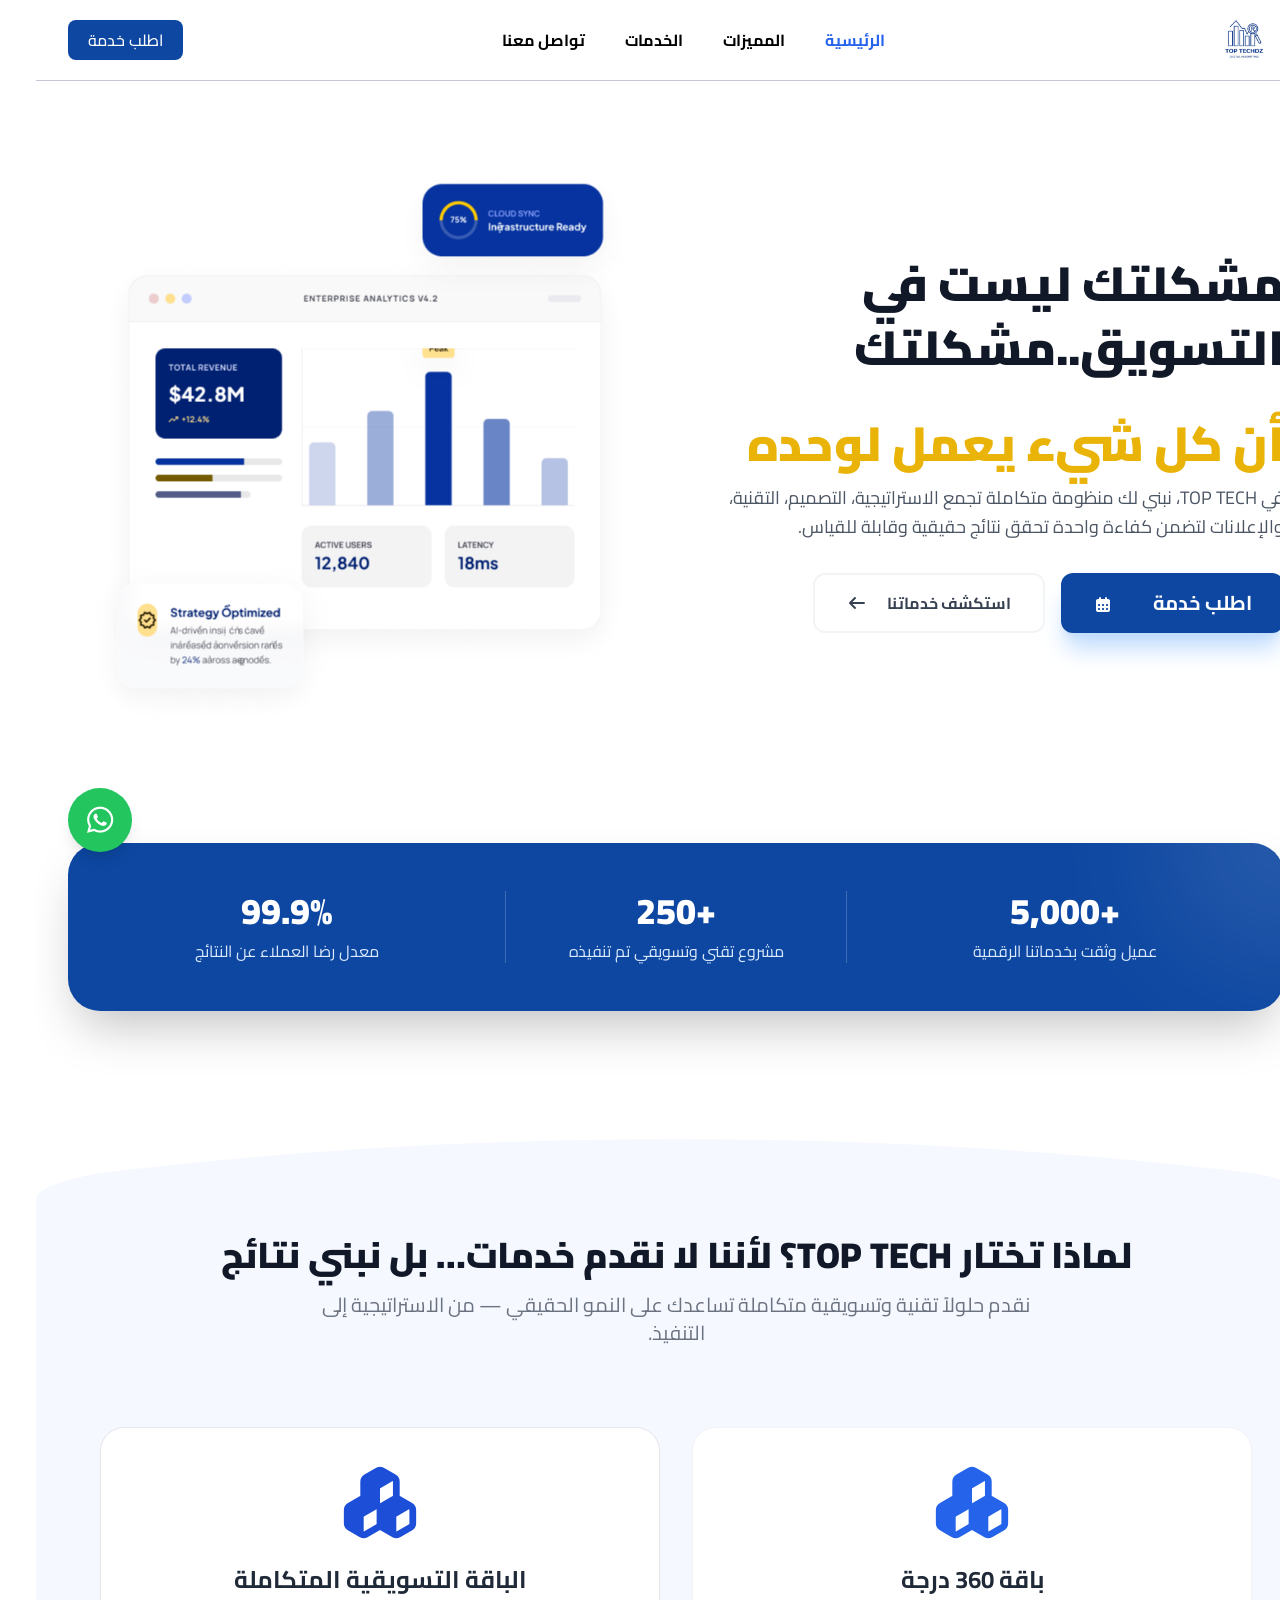
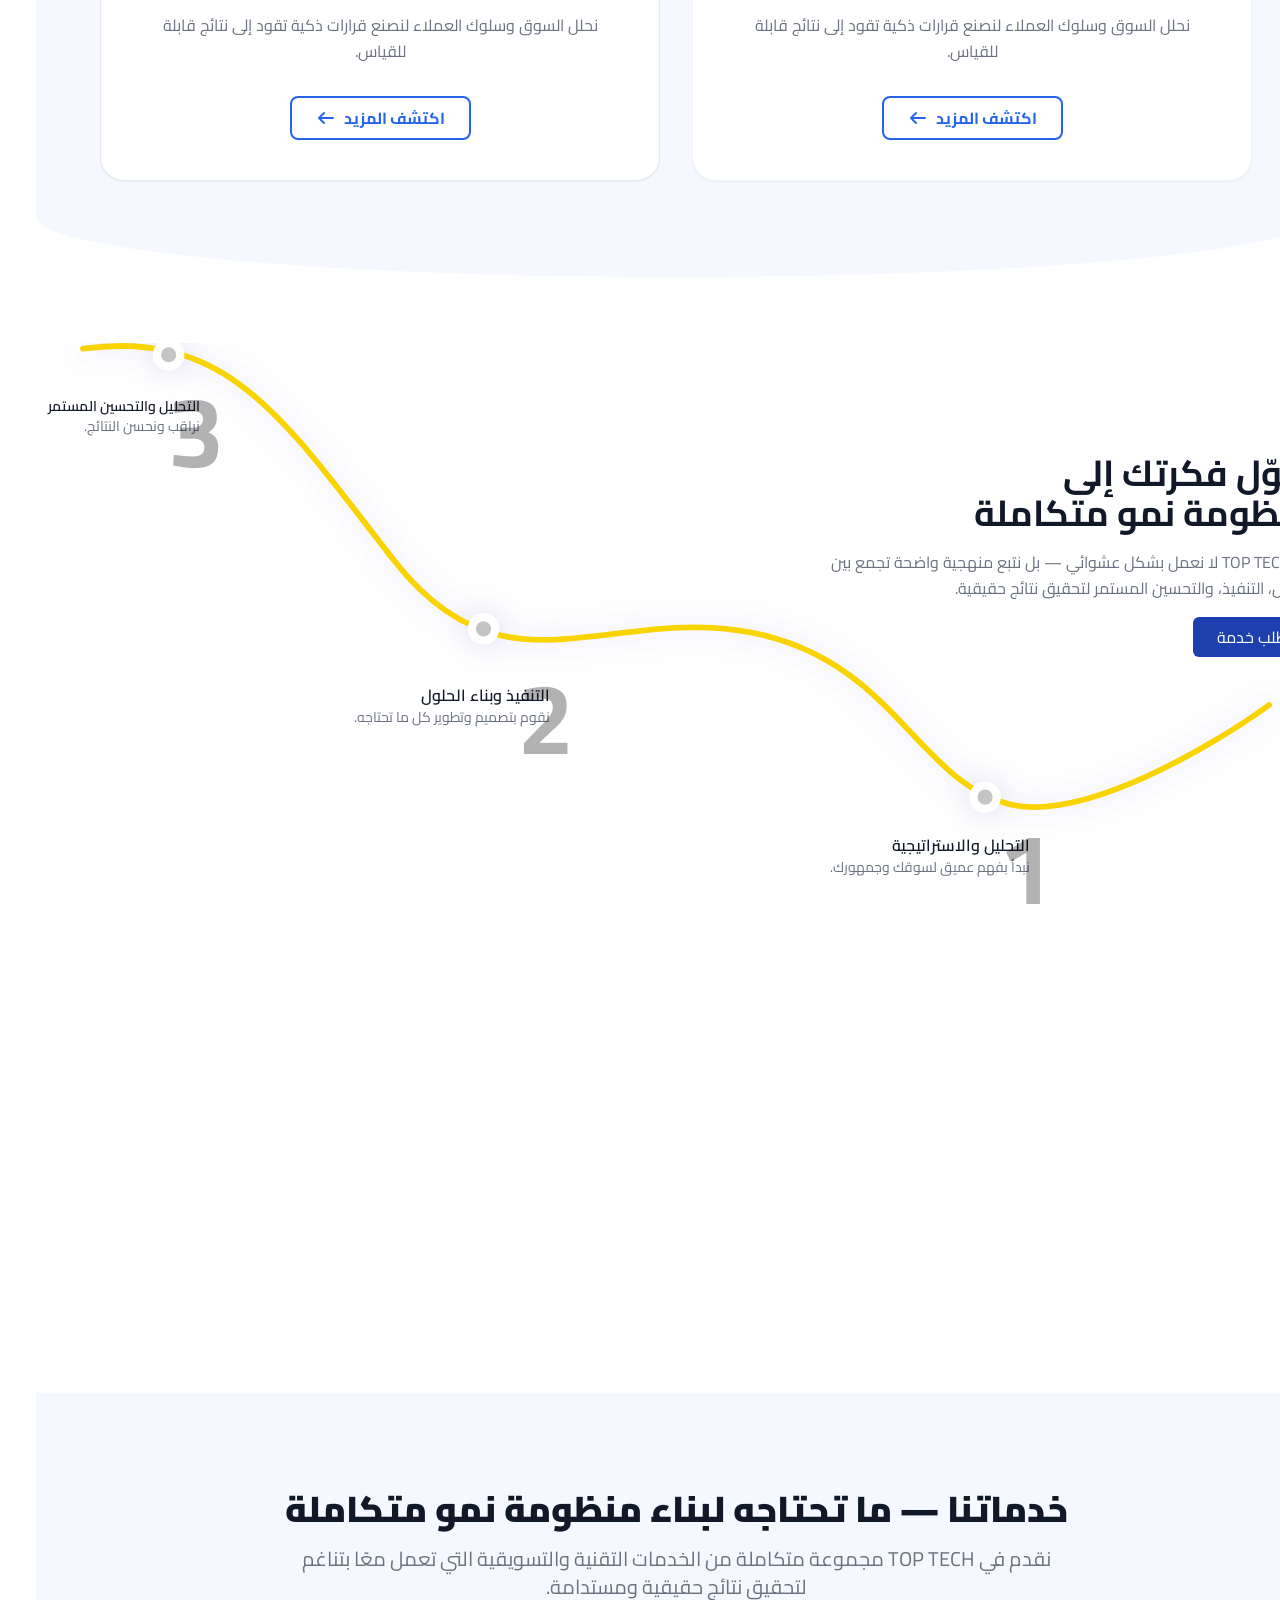
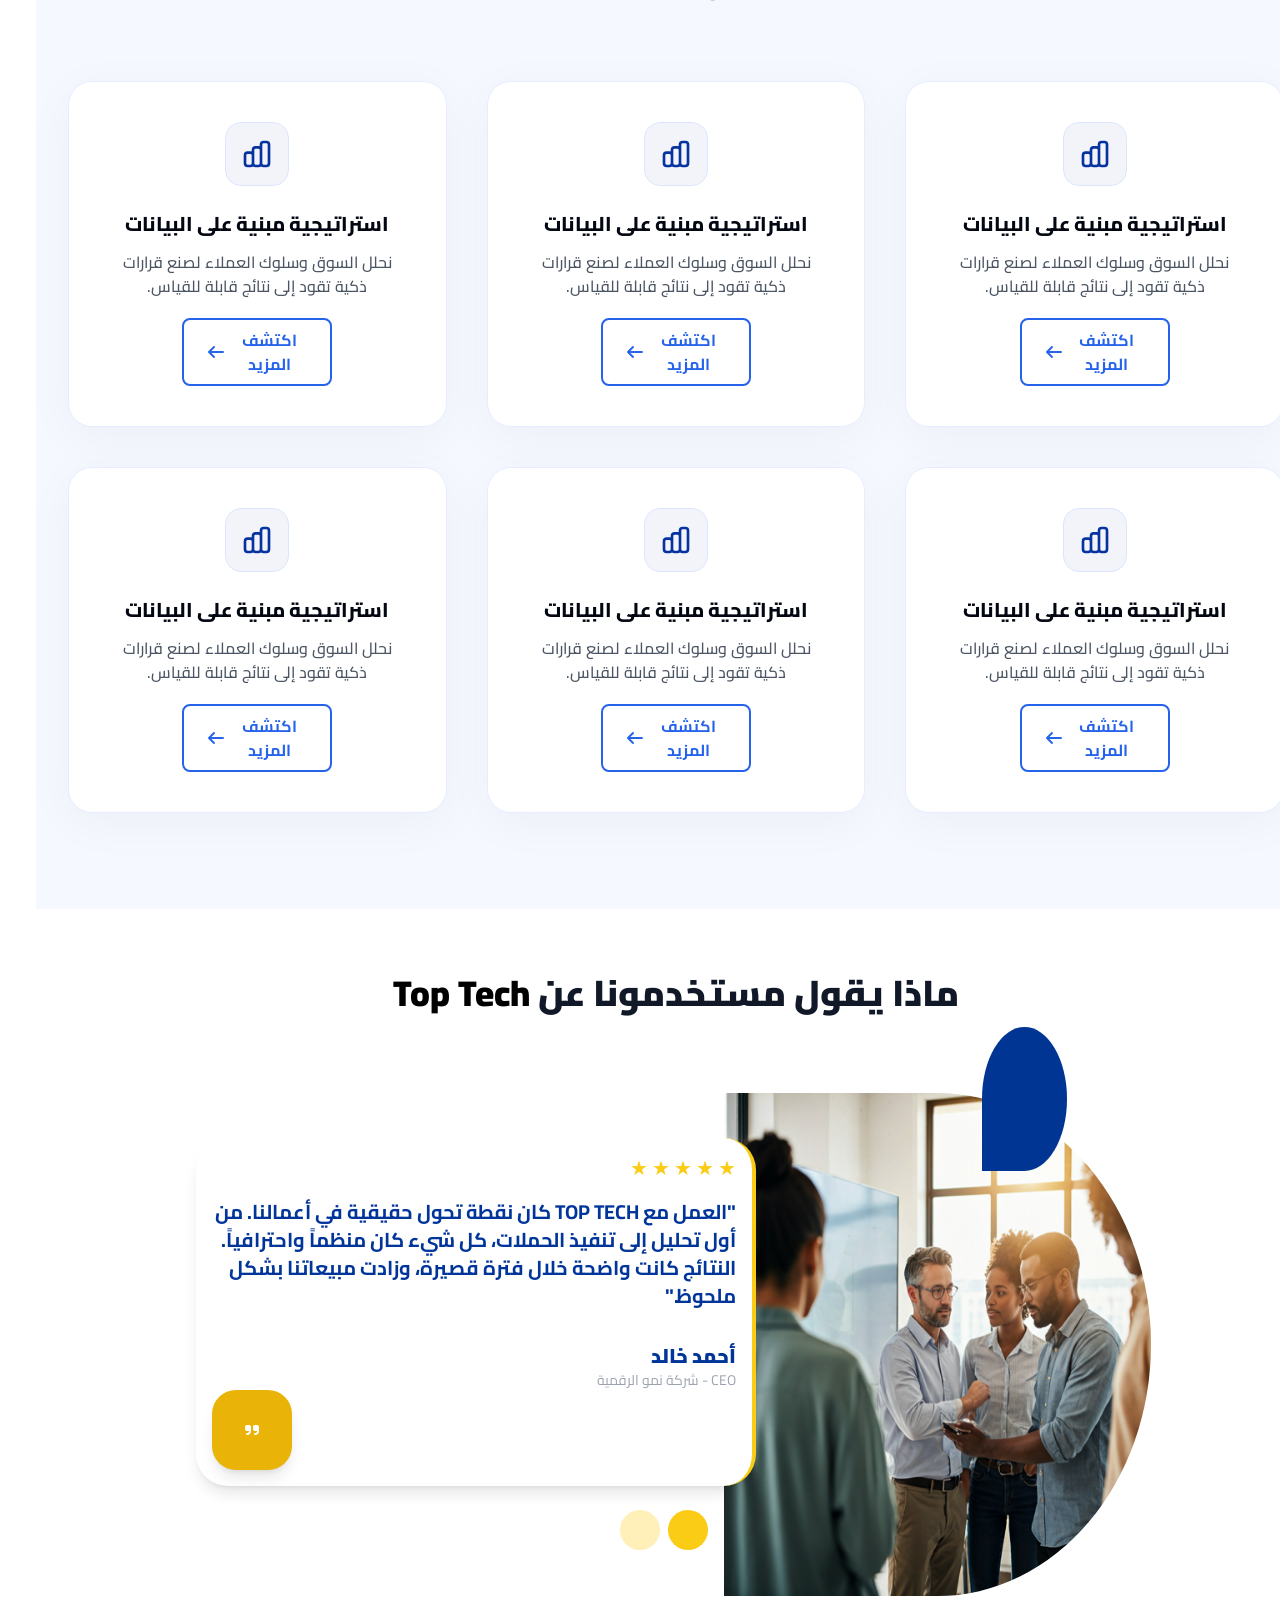
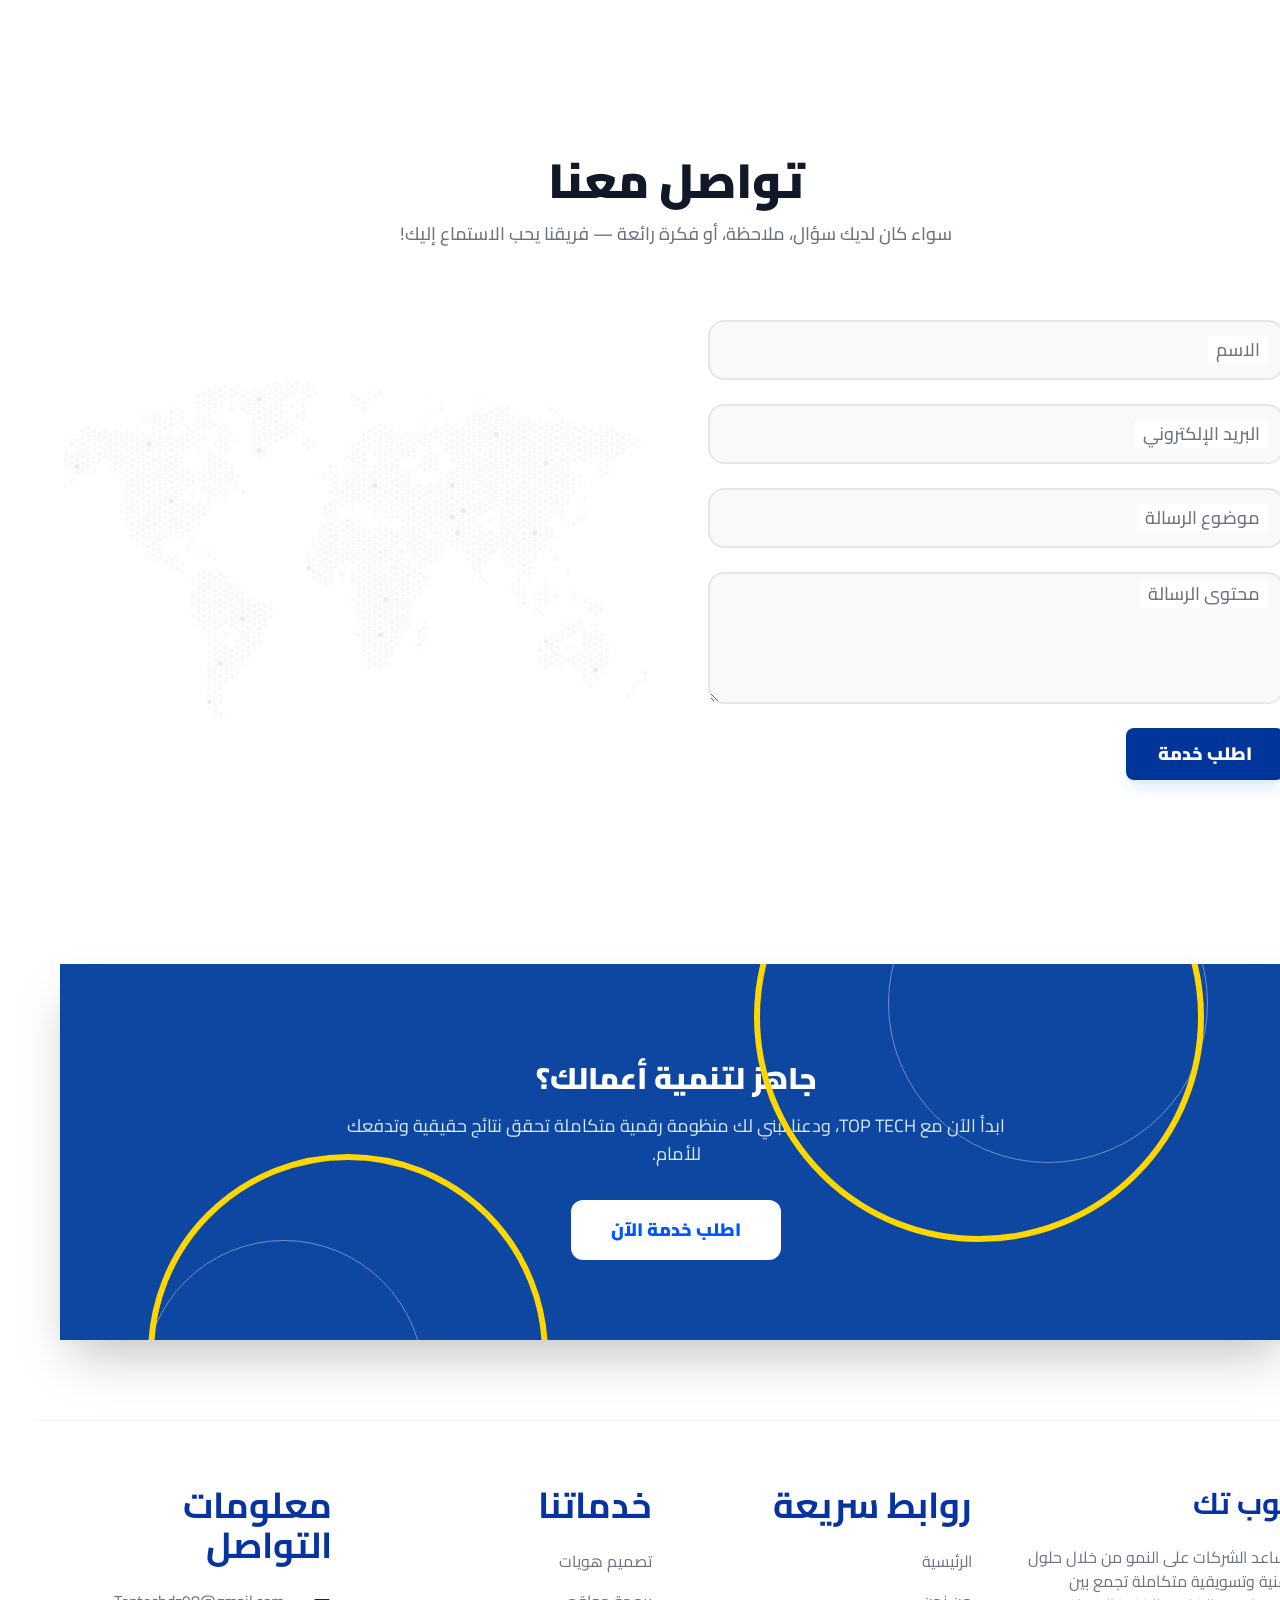
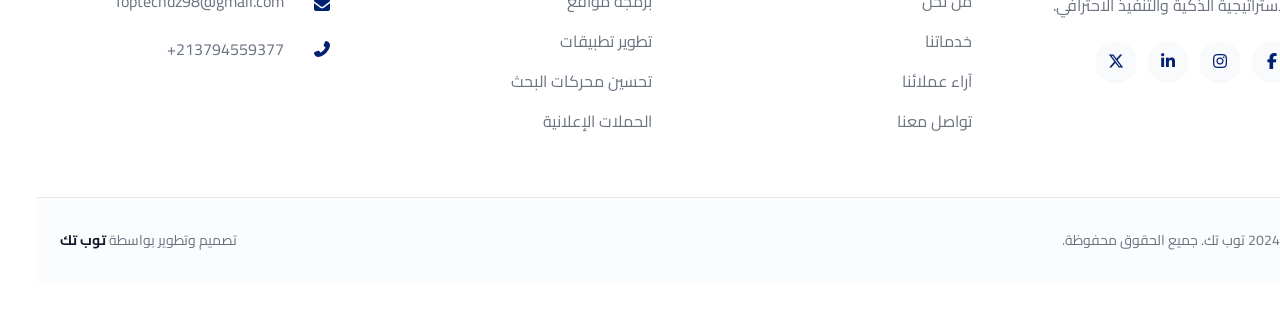
==== index.html @ a27ed924 "first commit" ====
<!DOCTYPE html>
    <html lang="en">
    <head>
        <meta charset="UTF-8">
        <meta name="description" content="شركة TOP TECH تقدم خدمات...">
<meta name="keywords" content="تصميم مواقع, تسويق, برمجة">
        <style>
        /* 1. حركة الدوائر الخلفية (الموجودة سابقاً) */
        @keyframes blob {
            0% { transform: translate(0px, 0px) scale(1); }
            33% { transform: translate(30px, -50px) scale(1.1); }
            66% { transform: translate(-20px, 20px) scale(0.9); }
            100% { transform: translate(0px, 0px) scale(1); }
        }
        .animate-blob { animation: blob 7s infinite; }
        .animation-delay-2000 { animation-delay: 2s; }
        /* 2. حركة ظهور العناصر من الأسفل للأعلى بنعومة (fade-in-up) */
        @keyframes fadeInUp {
            from { opacity: 0; transform: translateY(20px); }
            to { opacity: 1; transform: translateY(0); }
        }
        /* 3. حركة ظهور بتكبير خفيف (zoom-in) للصورة */
        @keyframes zoomIn {
            from { opacity: 0; transform: scale(0.9); }
            to { opacity: 1; transform: scale(1); }
        }
        /* كلاسات لتطبيق الأنميشن */
        .animate-fade-in-up { 
            animation: fadeInUp 0.8s ease-out forwards; 
            opacity: 0; /* يبدأ مخفياً */
        }
        .animate-zoom-in { 
            animation: zoomIn 0.8s ease-out forwards; 
            opacity: 0; /* يبدأ مخفياً */
        }
        /* كلاسات التأخير لإعطاء ترتيب للظهور */
        .delay-200 { animation-delay: 0.2s; }
        .delay-400 { animation-delay: 0.4s; }
        .delay-600 { animation-delay: 0.6s; }
        .bg-curve {
            background-color: white;
    clip-path: ellipse(150% 100% at 50% 100%);
    position: absolute;
    top: 0;
    left: 0;
    width: 100%;
    height: 80%; /* يتحكم في مدى عمق الانحناء */
    z-index: -1;
}
.why-us{
      overflow: hidden;/* هذا السطر يصنع الانحناء في الأعلى والأسفل */
border-top-left-radius: 50% 60px;
border-top-right-radius: 50% 60px;
border-bottom-left-radius: 50% 60px;
border-bottom-right-radius: 50% 60px;
clip-path: ellipse(150% 100% at 50% 100%);
}
.bg-shape {
    position: absolute;
    border: 1.5px solid rgba(255, 255, 255, 0.4); /* خط أبيض شفاف */
    border-radius: 50%;
    pointer-events: none; /* لكي لا تعيق النقر على الزر */
}
.left-1 {
       width: 280px;
    height: 280px;
    bottom: -260px;
    left: -176px;
}
.left-2 {    width: 400px;
    height: 400px;
    bottom: -294px;
    left: -190px;
    border: 6px solid;
    border-color: #FFD700;
}
.right-1 {
width: 320px;
    height: 320px;
    top: -217px;
    right: -229px;
}
.right-2 {
 width: 450px;
    height: 450px;
    top: -268px;
    right: -279px;
    border: 6px solid;
    border-color: #FFD700;
}
.image_testmoinal{
  height: 503px;
  width: 800px;
    border-top-right-radius: 50%;
    border-bottom-right-radius: 50%;
}
.img_test_curve{
    position: relative;
    top: -245px;
    z-index: 60;
    right: 169px;
}

.testmenuil_div{
   left: 80px; 
    z-index: 80;
}
@media(max-width:700px){
.left-2 {
    bottom: -314px;
    left: -272px;}
.right-1{
      top: -319px;
}
.right-2 {
    top: -399px;
    right: -318px;}

    .img_test_curve {
          right: 79px;
    }
.testmenuil_div{

        margin-top: 81px;
}

}
    </style>
        <meta name="viewport" content="width=device-width, initial-scale=1.0">
        <title>Top Tec</title>
      <link rel="stylesheet" crossorigin href="/assets/input-Bs5h9TH9.css">
    </head>
    <body dir="rtl" class="font-cairo antialiased text-gray-900 bg-white">
     <a href="https://wa.me/+213794559377" target="_blank"
   class="fixed bottom-12 left-8 z-[9999]  animate-wiggle
          w-16 h-16 flex items-center justify-center
          bg-green-500 text-white rounded-full shadow-lg
          hover:scale-110 hover:bg-green-600 
          transition-all duration-300 group">
  <i class="fab fa-whatsapp text-3xl z-10  "></i>
</a>
<header class="sticky top-0 z-[100] bg-white border-b border-[rgba(196,197,213,1)]">
  <div class="max-w-7xl mx-auto px-4 sm:px-6 lg:px-8">
    <div class="flex justify-between items-center h-20">
      
      <div class="flex-shrink-0 flex items-center fadeInUp">
        <img src="img/logo.png" alt="" class="h-20" loading="lazy">
      </div>

      <nav class="hidden lg:flex space-x-reverse space-x-10">
        <a href="#" class="text-blue-600 font-bold ">الرئيسية</a>
        <a href="#" class="text-[rgba(0,0,0,1)] font-bold hover:text-blue-600 transition">المميزات</a>
        <a href="#" class="text-[rgba(0,0,0,1)] font-bold hover:text-blue-600 transition">الخدمات</a>
        <a href="#" class="text-[rgba(0,0,0,1)] font-bold hover:text-blue-600 transition">تواصل معنا</a>
      </nav>
      <div class="flex items-center gap-3">
        <a href="#" class="hidden sm:block bg-el-bg text-white px-5 py-2 rounded-lg font-medium hover:bg-blue-700 transition">
          اطلب خدمة
        </a>
        <button id="mobile-menu-button" class="lg:hidden p-2 rounded-md text-gray-600 hover:bg-gray-100 focus:outline-none">
    <i class="fas fa-bars"></i>
        </button>
      </div>
    </div>
  </div>
  <div id="mobile-menu" class="hidden lg:hidden absolute top-20 inset-x-0 bg-white shadow-xl border-b border-gray-100 transition-all duration-300 ease-in-out">
    <div class="px-4 pt-2 pb-6 space-y-1 bg-white">
      <a href="#" class="block px-3 py-4 text-base font-medium text-blue-600 bg-blue-50 rounded-md">الرئيسية</a>
      <a href="#" class="block px-3 py-4 text-base font-medium text-gray-600 hover:text-blue-600 hover:bg-gray-50 rounded-md border-b border-gray-50">المميزات</a>
      <a href="#" class="block px-3 py-4 text-base font-medium text-gray-600 hover:text-blue-600 hover:bg-gray-50 rounded-md border-b border-gray-50">الخدمات</a>
      <a href="#" class="block px-3 py-4 text-base font-medium text-gray-600 hover:text-blue-600 hover:bg-gray-50 rounded-md border-b border-gray-50">تواصل معنا</a>
      
      <div class="pt-4">
        <a href="#" class="block w-full text-center bg-el-bg text-white px-5 py-3 rounded-lg font-medium">اطلب خدمة الآن</a>
      </div>
    </div>
  </div>
</header>
<!-- hero section -->
<section  class="relative bg-white pt-16 pb-32 overflow-hidden">
  <div class="max-w-7xl mx-auto px-4 sm:px-6 lg:px-8 relative z-10">
    <div class="grid grid-cols-1 lg:grid-cols-2 gap-12 items-center">
      <div class="text-center lg:text-right space-y-8 animate-fade-in-up">
        <div class="space-y-4">
          <h1 class="text-4xl md:text-5xl font-black text-gray-900 leading-tight mb-2">
            مشكلتك ليست في <br/>
             <span class="block pt-4"> التسويق..مشكلتك</span>
              <br>
            <span class="text-yellow-500    block">أن كل شيء يعمل لوحده</span>
          </h1>
          <p class="text-lg text-gray-600 max-w-xl leading-relaxed">
            في TOP TECH، نبني لك منظومة متكاملة تجمع الاستراتيجية، التصميم، التقنية، والإعلانات لتضمن كفاءة واحدة تحقق نتائج حقيقية وقابلة للقياس.
          </p>
        </div>
        <div class="flex flex-wrap justify-center lg:justify-start gap-4">
          <a href="#" class=" bg-el-bg text-white px-8 py-4 
          rounded-xl font-bold flex  items-center gap-10 hover:scale-105 transition-transform shadow-xl shadow-blue-200">
          <span class="font-cairo text-xl">  اطلب خدمة</span>
           <i class="fas fa-calendar-alt text-white w-5 h-5 pt-1"></i>  </a>
          <a href="#" class="border-2 border-gray-100 text-gray-700 px-8 py-4 
          rounded-xl font-bold hover:bg-gray-50 transition-colors flex justify-around items-center gap-5">
           <span class="text-[rgba(1, 53, 154, 1)]"> استكشف خدماتنا</span>
            <i class="fas fa-arrow-left"></i>
        </a>
        </div>
      </div>
      <div class="relative group lg:block animate-fade-in-up ">
        <div class="relative   p-4 transform transition-all duration-500 group-hover:rotate-1 group-hover:scale-[1.02]">
          <img src="img/hero.jpeg" alt="Analytics" class=" w-full animate-wiggle" loading="lazy">
        </div>
      </div>
    </div>

    <div class="mt-24 bg-el-bg rounded-[2rem] p-8 md:p-12 shadow-2xl relative overflow-hidden">
      <div class="absolute top-0 right-0 w-64 h-64 bg-white/10 rounded-full -mr-32 -mt-32 blur-3xl"></div>
      
      <div class="grid grid-cols-1 md:grid-cols-3 gap-12 text-center relative z-10 text-white">
        <div class="space-y-2">
          <h3 class="text-4xl font-black">+5,000</h3>
          <p class="text-blue-100">عميل وثقت بخدماتنا الرقمية</p>
        </div>
        <div class="space-y-2 border-y md:border-y-0 md:border-x border-white/20 py-8 md:py-0">
          <h3 class="text-4xl font-black">+250</h3>
          <p class="text-blue-100">مشروع تقني وتسويقي تم تنفيذه</p>
        </div>
        <div class="space-y-2">
          <h3 class="text-4xl font-black">99.9%</h3>
          <p class="text-blue-100">معدل رضا العملاء عن النتائج</p>
        </div>
      </div>
    </div>

  </div>
</section>
<!-- why Top Tec -->
<section class="relative why-us py-24 overflow-hidden  bg-[rgba(245,248,255,1)]" >
  <div class="max-w-7xl mx-auto px-4 sm:px-6 lg:px-8 relative z-10  ">
    <div class="text-center mb-20 space-y-4 animate-fade-in-up">
      <h2 class="text-2xl md:text-4xl font-black text-gray-900 leading-tight">
       لماذا تختار TOP TECH؟  لأننا لا نقدم خدمات… بل نبني نتائج
      </h2>
      <p class="text-gray-500 max-w-3xl mx-auto text-lg md:text-xl">
        نقدم حلولاً تقنية وتسويقية متكاملة تساعدك على النمو الحقيقي — من الاستراتيجية إلى التنفيذ.
      </p>
    </div>

  <div class="max-w-6xl mx-auto text-center">
    <div class="grid grid-cols-1 md:grid-cols-2 gap-8">
      
      <div class="bg-white p-10 rounded-3xl shadow-sm hover:shadow-md transition-shadow border border-gray-100 flex flex-col items-center">
        <div class="mb-6 text-blue-600">

            <i class="fa-solid fa-cubes text-7xl  font-bold"></i>
        </div>
        <h3 class="text-2xl font-bold text-gray-800 mb-4">باقة 360 درجة</h3>
        <p class="text-gray-500 mb-8 leading-relaxed">
          نحلل السوق وسلوك العملاء لنصنع قرارات ذكية تقود إلى نتائج قابلة للقياس.
        </p>
        <a href="360.html" class="flex items-center gap-2 px-6 py-2 border-2 border-blue-600 text-blue-600 rounded-lg font-bold hover:bg-blue-600 hover:text-white transition-all">
          <span>اكتشف المزيد</span>
    <i class="fa-solid fa-arrow-left"></i>
        </a>
      </div>
      <div class="bg-white p-10 rounded-3xl shadow-sm hover:shadow-md transition-shadow border flex flex-col items-center">
        <div class="mb-6 text-blue-700">
                 <i class="fa-solid fa-cubes text-7xl  font-bold"></i>
        </div>
        <h3 class="text-2xl font-bold text-gray-800 mb-4">الباقة التسويقية المتكاملة</h3>
        <p class="text-gray-500 mb-8 leading-relaxed">
          نحلل السوق وسلوك العملاء لنصنع قرارات ذكية تقود إلى نتائج قابلة للقياس.
        </p>
        <a href="growth.html" class="flex items-center gap-2 px-6 py-2 border-2 border-blue-600 text-blue-600 rounded-lg font-bold hover:bg-blue-600 hover:text-white transition-all">
          <span>اكتشف المزيد</span>
        
    <i class="fa-solid fa-arrow-left"></i>
        </a>
      </div>

    </div>
  </div>
  </div>
</section>
<!-- converig ida -->
<section class=" py-44  bg-white  font-[Cairo]" dir="rtl">
  <div class="max-w-7xl pt-20 mx-auto px-4 relative bg-white">
    <!-- النص -->
    <div class="lg:absolute lg:right-0 lg:top-0 lg:w-[40%] space-y-4 text-right">
      <h2 class="text-3xl md:text-4xl font-bold leading-snug">
        نحوّل فكرتك إلى <br> منظومة نمو متكاملة
      </h2>

      <p class="text-gray-500 leading-relaxed">
        في TOP TECH لا نعمل بشكل عشوائي — بل نتبع منهجية واضحة تجمع بين التحليل،
        التنفيذ، والتحسين المستمر لتحقيق نتائج حقيقية.
      </p>
      <button class="bg-blue-800 text-white px-6 py-2 rounded-md hover:bg-blue-900 transition">
        اطلب خدمة
      </button>
    </div>
    <!-- المسار -->
    <div class="relative lg:w-[100%] pt-40 bg-transparent">
      <!-- الخط المنحني -->
<svg viewBox="0 300 1070 449" fill="none" xmlns="http://www.w3.org/2000/svg" style="width: 100%; height: auto; overflow: visible;">
  <defs>
    <filter id="filter0_d_6_110" x="0" y="0" width="1070" height="448.255" filterUnits="userSpaceOnUse">
      <feGaussianBlur stdDeviation="12"/>
      <feColorMatrix type="matrix" values="0 0 0 0 0.215686 0 0 0 0 0.203922 0 0 0 0 0.662745 0 0 0 0.3 0"/>
      <feBlend mode="normal" in="SourceGraphic" result="shape"/>
    </filter>
  </defs>
  <g filter="url(#filter0_d_6_110)">
    <path d="M1043.5 310.297C995.5 345.297 883.7 411.297 820.5 395.297C741.5 375.297 722 272.297 600 248.297C478 224.297 388.5 307.797 294 187.297C199.5 66.7967 153.5 -12.2033 26.5005 4.79666" stroke="#FAD405" stroke-width="5" stroke-linecap="round" stroke-linejoin="round"/>
<circle cx="800" cy="389.3" r="10" fill="rgba(196,196,196,1)" stroke="rgba(255,255,255,1)" stroke-width="7"></circle>
    <circle cx="370" cy="245" r="10" fill="rgba(196,196,196,1)" stroke="rgba(255,255,255,1)" stroke-width="7"></circle>
    <circle cx="100" cy="10" r="10"  class="" fill="rgba(196,196,196,1)" stroke="rgba(255,255,255,1)" stroke-width="7"/>
  </g>
</svg>
      <!-- Step 1 -->
      <div class="absolute  top-[250px] lg:top-[300px]  right-[150px] lg:right-[270px] w-[200px]">
        <span class="absolute -top-10 -right-6 text-[100px] text-black/30 font-bold">1</span>
        <h4 class="font-semibold">التحليل والاستراتيجية</h4>
        <p class="text-sm text-gray-500">نبدأ بفهم عميق لسوقك وجمهورك.</p>
      </div>
      <!-- Step 2 -->
      <div class="absolute top-[150px]   right-[400px] lg:right-[750px] w-[200px]">
        <span class="absolute -top-10 -right-6 text-[100px] text-black/30 font-bold">2</span>
        <h4 class="font-semibold">التنفيذ وبناء الحلول</h4>
        <p class="text-sm text-gray-500">نقوم بتصميم وتطوير كل ما تحتاجه.</p>
      </div>
      <!-- Step 3 -->
      <div class="absolute  top-[10%]  lg:-top-[20%]  right-[500px]  lg:right-[1100px] w-[200px]">
        <span class="absolute -top-10 -right-6 text-[100px] text-black/30 lg:font-bold">3</span>
        <h4 class="font-semibold text-sm">التحليل والتحسين المستمر</h4>
        <p class="text-sm text-gray-500">نراقب  ونحسن النتائج.</p>
      </div>

    </div>
  </div>
</section>
<!-- serivces -->
<section class="relative py-24 overflow-hidden  bg-[rgba(245,248,255,1)]" >
  

  <div class="max-w-7xl mx-auto px-4 sm:px-6 lg:px-8 relative z-10  ">
    
    <div class="text-center mb-20 space-y-4 animate-fade-in-up">
      <h2 class="text-2xl md:text-4xl font-black text-gray-900 leading-tight">
خدماتنا — ما تحتاجه لبناء
منظومة نمو متكاملة
      </h2>
      <p class="text-gray-500 max-w-3xl mx-auto text-lg md:text-xl">
  نقدم في TOP TECH مجموعة متكاملة من الخدمات التقنية والتسويقية التي تعمل
معًا بتناغم لتحقيق نتائج حقيقية ومستدامة.      </p>
    </div>

    <div class="grid grid-cols-1 md:grid-cols-2 lg:grid-cols-3 gap-6 md:gap-10">
      
<!-- saddsa -->
 <div class=" bg-white p-8 md:p-10  items-center rounded-[1.5rem] border border-[#e5edff] shadow-[0_10px_50px_rgba(0,0,0,0.04)] hover:shadow-2xl hover:-translate-y-2 transition-all duration-300 animate-fade-in-up group relative overflow-hidden">
  
  <div class="absolute inset-0 bg-gradient-to-b from-[rgba(221,230,255,1)] to-[rgba(255,255,255,1)] -z-10 opacity-0 group-hover:opacity-100 transition-opacity duration-500"></div>

  <div class="bg-[rgba(6,51,160,0.05)] m-auto  text-center w-16 h-16 rounded-2xl flex items-center justify-center mb-6 text-[#0633A0]  border border-[#dbe6fe] group-hover:bg-[#0057ff] group-hover:text-white transition-colors duration-300">
      <svg xmlns="http://www.w3.org/2000/svg" class="w-8 h-8" fill="none" viewBox="0 0 24 24" stroke="currentColor" stroke-width="2">
          <path stroke-linecap="round" stroke-linejoin="round" d="M9 19v-6a2 2 0 00-2-2H5a2 2 0 00-2 2v6a2 2 0 002 2h2a2 2 0 002-2zm0 0V9a2 2 0 012-2h2a2 2 0 012 2v10m-6 0a2 2 0 002 2h2a2 2 0 002-2m0 0V5a2 2 0 012-2h2a2 2 0 012 2v14a2 2 0 01-2 2h-2a2 2 0 01-2-2z" />
      </svg>
  </div>
  
  <div class="text-center relative z-10">
      <h3 class="text-xl font-extrabold text-gray-950 mb-3 group-hover:text-[#0057ff] transition-colors">
          استراتيجية مبنية على البيانات
      </h3>
      <p class="text-gray-600 leading-relaxed text-sm md:text-base font-medium">
          نحلل السوق وسلوك العملاء لصنع قرارات ذكية تقود إلى نتائج قابلة للقياس.
      </p>
            <a href="360.html" class="flex items-center gap-2 px-6 py-2 w-[150px] mt-5 m-auto border-2 border-blue-600 text-blue-600 rounded-lg font-bold hover:bg-blue-600 hover:text-white transition-all">
          <span>اكتشف المزيد</span>
    <i class="fa-solid fa-arrow-left"></i>
        </a>
  </div>
</div>
 <div class=" bg-white p-8 md:p-10  items-center rounded-[1.5rem] border border-[#e5edff] shadow-[0_10px_50px_rgba(0,0,0,0.04)] hover:shadow-2xl hover:-translate-y-2 transition-all duration-300 animate-fade-in-up group relative overflow-hidden">
  
  <div class="absolute inset-0 bg-gradient-to-b from-[rgba(221,230,255,1)] to-[rgba(255,255,255,1)] -z-10 opacity-0 group-hover:opacity-100 transition-opacity duration-500"></div>

  <div class="bg-[rgba(6,51,160,0.05)] m-auto  text-center w-16 h-16 rounded-2xl flex items-center justify-center mb-6 text-[#0633A0] border border-[#dbe6fe] group-hover:bg-[#0057ff] group-hover:text-white transition-colors duration-300">
      <svg xmlns="http://www.w3.org/2000/svg" class="w-8 h-8" fill="none" viewBox="0 0 24 24" stroke="currentColor" stroke-width="2">
          <path stroke-linecap="round" stroke-linejoin="round" d="M9 19v-6a2 2 0 00-2-2H5a2 2 0 00-2 2v6a2 2 0 002 2h2a2 2 0 002-2zm0 0V9a2 2 0 012-2h2a2 2 0 012 2v10m-6 0a2 2 0 002 2h2a2 2 0 002-2m0 0V5a2 2 0 012-2h2a2 2 0 012 2v14a2 2 0 01-2 2h-2a2 2 0 01-2-2z" />
      </svg>
  </div>
  
  <div class="text-center relative z-10">
      <h3 class="text-xl font-extrabold text-gray-950 mb-3 group-hover:text-[#0057ff] transition-colors">
          استراتيجية مبنية على البيانات
      </h3>
      <p class="text-gray-600 leading-relaxed text-sm md:text-base font-medium">
          نحلل السوق وسلوك العملاء لصنع قرارات ذكية تقود إلى نتائج قابلة للقياس.
      </p>
            <a href="360.html" class="flex items-center gap-2 px-6 py-2 w-[150px] mt-5 m-auto border-2 border-blue-600 text-blue-600 rounded-lg font-bold hover:bg-blue-600 hover:text-white transition-all">
          <span>اكتشف المزيد</span>
    <i class="fa-solid fa-arrow-left"></i>
        </a>
  </div>
</div>
 <div class=" bg-white p-8 md:p-10  items-center rounded-[1.5rem] border border-[#e5edff] shadow-[0_10px_50px_rgba(0,0,0,0.04)] hover:shadow-2xl hover:-translate-y-2 transition-all duration-300 animate-fade-in-up group relative overflow-hidden">
  
  <div class="absolute inset-0 bg-gradient-to-b from-[rgba(221,230,255,1)] to-[rgba(255,255,255,1)] -z-10 opacity-0 group-hover:opacity-100 transition-opacity duration-500"></div>

  <div class="bg-[rgba(6,51,160,0.05)] m-auto  text-center w-16 h-16 rounded-2xl flex items-center justify-center mb-6  text-[#0633A0]  border border-[#dbe6fe] group-hover:bg-[#0057ff] group-hover:text-white transition-colors duration-300">
      <svg xmlns="http://www.w3.org/2000/svg" class="w-8 h-8" fill="none" viewBox="0 0 24 24" stroke="currentColor" stroke-width="2">
          <path stroke-linecap="round" stroke-linejoin="round" d="M9 19v-6a2 2 0 00-2-2H5a2 2 0 00-2 2v6a2 2 0 002 2h2a2 2 0 002-2zm0 0V9a2 2 0 012-2h2a2 2 0 012 2v10m-6 0a2 2 0 002 2h2a2 2 0 002-2m0 0V5a2 2 0 012-2h2a2 2 0 012 2v14a2 2 0 01-2 2h-2a2 2 0 01-2-2z" />
      </svg>
  </div>
  
  <div class="text-center relative z-10">
      <h3 class="text-xl font-extrabold text-gray-950 mb-3 group-hover:text-[#0057ff] transition-colors">
          استراتيجية مبنية على البيانات
      </h3>
      <p class="text-gray-600 leading-relaxed text-sm md:text-base font-medium">
          نحلل السوق وسلوك العملاء لصنع قرارات ذكية تقود إلى نتائج قابلة للقياس.
      </p>
      
            <a href="360.html" class="flex items-center gap-2 px-6 py-2 w-[150px] mt-5 m-auto border-2 border-blue-600 text-blue-600 rounded-lg font-bold hover:bg-blue-600 hover:text-white transition-all">
          <span>اكتشف المزيد</span>
    <i class="fa-solid fa-arrow-left"></i>
        </a>
  </div>
</div>
 <div class=" bg-white p-8 md:p-10  items-center rounded-[1.5rem] border border-[#e5edff] shadow-[0_10px_50px_rgba(0,0,0,0.04)] hover:shadow-2xl hover:-translate-y-2 transition-all duration-300 animate-fade-in-up group relative overflow-hidden">
  
  <div class="absolute inset-0 bg-gradient-to-b from-[rgba(221,230,255,1)] to-[rgba(255,255,255,1)] -z-10 opacity-0 group-hover:opacity-100 transition-opacity duration-500"></div>

  <div class="bg-[rgba(6,51,160,0.05)] m-auto  text-center w-16 h-16 rounded-2xl flex items-center justify-center mb-6  text-[#0633A0]  border border-[#dbe6fe] group-hover:bg-[#0057ff] group-hover:text-white transition-colors duration-300">
      <svg xmlns="http://www.w3.org/2000/svg" class="w-8 h-8" fill="none" viewBox="0 0 24 24" stroke="currentColor" stroke-width="2">
          <path stroke-linecap="round" stroke-linejoin="round" d="M9 19v-6a2 2 0 00-2-2H5a2 2 0 00-2 2v6a2 2 0 002 2h2a2 2 0 002-2zm0 0V9a2 2 0 012-2h2a2 2 0 012 2v10m-6 0a2 2 0 002 2h2a2 2 0 002-2m0 0V5a2 2 0 012-2h2a2 2 0 012 2v14a2 2 0 01-2 2h-2a2 2 0 01-2-2z" />
      </svg>
  </div>
  
  <div class="text-center relative z-10">
      <h3 class="text-xl font-extrabold text-gray-950 mb-3 group-hover:text-[#0057ff] transition-colors">
          استراتيجية مبنية على البيانات
      </h3>
      <p class="text-gray-600 leading-relaxed text-sm md:text-base font-medium">
          نحلل السوق وسلوك العملاء لصنع قرارات ذكية تقود إلى نتائج قابلة للقياس.
      </p>
            <a href="360.html" class="flex items-center gap-2 px-6 py-2 w-[150px] mt-5 m-auto border-2 border-blue-600 text-blue-600 rounded-lg font-bold hover:bg-blue-600 hover:text-white transition-all">
          <span>اكتشف المزيد</span>
    <i class="fa-solid fa-arrow-left"></i>
        </a>
  </div>
</div>
 <div class=" bg-white p-8 md:p-10  items-center rounded-[1.5rem] border border-[#e5edff] shadow-[0_10px_50px_rgba(0,0,0,0.04)] hover:shadow-2xl hover:-translate-y-2 transition-all duration-300 animate-fade-in-up group relative overflow-hidden">
  
  <div class="absolute inset-0 bg-gradient-to-b from-[rgba(221,230,255,1)] to-[rgba(255,255,255,1)] -z-10 opacity-0 group-hover:opacity-100 transition-opacity duration-500"></div>

  <div class="bg-[rgba(6,51,160,0.05)] m-auto  text-center w-16 h-16 rounded-2xl flex items-center justify-center mb-6  text-[#0633A0]  border border-[#dbe6fe] group-hover:bg-[#0057ff] group-hover:text-white transition-colors duration-300">
      <svg xmlns="http://www.w3.org/2000/svg" class="w-8 h-8" fill="none" viewBox="0 0 24 24" stroke="currentColor" stroke-width="2">
          <path stroke-linecap="round" stroke-linejoin="round" d="M9 19v-6a2 2 0 00-2-2H5a2 2 0 00-2 2v6a2 2 0 002 2h2a2 2 0 002-2zm0 0V9a2 2 0 012-2h2a2 2 0 012 2v10m-6 0a2 2 0 002 2h2a2 2 0 002-2m0 0V5a2 2 0 012-2h2a2 2 0 012 2v14a2 2 0 01-2 2h-2a2 2 0 01-2-2z" />
      </svg>
  </div>
  
  <div class="text-center relative z-10">
      <h3 class="text-xl font-extrabold text-gray-950 mb-3 group-hover:text-[#0057ff] transition-colors">
          استراتيجية مبنية على البيانات
      </h3>
      <p class="text-gray-600 leading-relaxed text-sm md:text-base font-medium">
          نحلل السوق وسلوك العملاء لصنع قرارات ذكية تقود إلى نتائج قابلة للقياس.
      </p>
            <a href="360.html" class="flex items-center gap-2 px-6 py-2 w-[150px] mt-5 m-auto border-2 border-blue-600 text-blue-600 rounded-lg font-bold hover:bg-blue-600 hover:text-white transition-all">
          <span>اكتشف المزيد</span>
    <i class="fa-solid fa-arrow-left"></i>
        </a>
  </div>
</div>
 <div class=" bg-white p-8 md:p-10  items-center rounded-[1.5rem] border border-[#e5edff] shadow-[0_10px_50px_rgba(0,0,0,0.04)] hover:shadow-2xl hover:-translate-y-2 transition-all duration-300 animate-fade-in-up group relative overflow-hidden">
  
  <div class="absolute inset-0 bg-gradient-to-b from-[rgba(221,230,255,1)] to-[rgba(255,255,255,1)] -z-10 opacity-0 group-hover:opacity-100 transition-opacity duration-500"></div>

  <div class="bg-[rgba(6,51,160,0.05)] m-auto  text-center w-16 h-16 rounded-2xl flex items-center justify-center mb-6  text-[#0633A0]  border border-[#dbe6fe] group-hover:bg-[#0057ff] group-hover:text-white transition-colors duration-300">
      <svg xmlns="http://www.w3.org/2000/svg" class="w-8 h-8" fill="none" viewBox="0 0 24 24" stroke="currentColor" stroke-width="2">
          <path stroke-linecap="round" stroke-linejoin="round" d="M9 19v-6a2 2 0 00-2-2H5a2 2 0 00-2 2v6a2 2 0 002 2h2a2 2 0 002-2zm0 0V9a2 2 0 012-2h2a2 2 0 012 2v10m-6 0a2 2 0 002 2h2a2 2 0 002-2m0 0V5a2 2 0 012-2h2a2 2 0 012 2v14a2 2 0 01-2 2h-2a2 2 0 01-2-2z" />
      </svg>
  </div>
  
  <div class="text-center relative z-10">
      <h3 class="text-xl font-extrabold text-gray-950 mb-3 group-hover:text-[#0057ff] transition-colors">
          استراتيجية مبنية على البيانات
      </h3>
      <p class="text-gray-600 leading-relaxed text-sm md:text-base font-medium">
          نحلل السوق وسلوك العملاء لصنع قرارات ذكية تقود إلى نتائج قابلة للقياس.
      </p>
            <a href="360.html" class="flex items-center gap-2 px-6 py-2 w-[150px] mt-5 m-auto border-2 border-blue-600 text-blue-600 rounded-lg font-bold hover:bg-blue-600 hover:text-white transition-all">
          <span>اكتشف المزيد</span>
    <i class="fa-solid fa-arrow-left"></i>
        </a>
  </div>
</div>
    </div>
  </div>
</section>
<!-- Testmonial -->
<section class="py-16 bg-white font-['Cairo']" dir="rtl">
  <div class="max-w-6xl mx-auto px-4">
    <h2 class="text-3xl md:text-4xl font-black text-center text-gray-900 mb-20">
      ماذا يقول مستخدمونا عن <span class="text-black">Top Tech</span>
    </h2>
    <div class="relative flex flex-row items-center justify-between ">
      
   <div class="relative w-full max-w-lg flex justify-center items-center">
<div class="w-40   h-36 bg-[#003594] rounded-[100%_100%_100%_0%] img_test_curve"></div>
       <div class="relative z-30">
          <img src="img/why_service.png"  class="image_testmoinal" alt="أحمد خالد"  loading="lazy">
        </div> 

      </div>
      <div class="relative z-10 w-full lg:w-1/2 testmenuil_div" style="   
    left: 80px; 
    z-index: 80;">
        <div class="bg-white  shadow-lg  rounded-[2rem] p-4 relative " style="border-right: 4px solid  #FACC15;">
          <div class="flex gap-1 mb-4">
            <span class="text-[#FACC15] text-xl">★</span>
            <span class="text-[#FACC15] text-xl">★</span>
            <span class="text-[#FACC15] text-xl">★</span>
            <span class="text-[#FACC15] text-xl">★</span>
            <span class="text-[#FACC15] text-xl">★</span>
          </div>
          <p class="text-[#01359A] lg:text-xl text-sm font-bold leading-relaxed mb-8">
            "العمل مع TOP TECH كان نقطة تحول حقيقية في أعمالنا. من أول تحليل إلى تنفيذ الحملات، كل شيء كان منظماً واحترافياً. النتائج كانت واضحة خلال فترة قصيرة، وزادت مبيعاتنا بشكل ملحوظ."
          </p>
          <div class="text-right">
            <h4 class="text-[#01359A] font-black text-sm lg:text-xl">أحمد خالد</h4>
            <p class="text-gray-400 text-sm">CEO - شركة نمو الرقمية</p>
          </div>
       <div class="flex text-left mr-auto items-center justify-center lg:w-20 lg:h-20  w-10 h-10 bg-yellow-500 rounded-3xl shadow-lg">
  <i class="fa-solid fa-quote-left text-white ltext-3xl rotate-180"></i>
</div>
        </div>
        <div class="flex gap-2 mt-6 justify-center lg:justify-start mr-12">
            <div class="lg:w-10 w-5 lg:h-10 h-5 bg-[#FACC15] rounded-full"></div>
            <div class="lg:w-10 w-5 lg:h-10 h-5 bg-[#FACC15] rounded-full opacity-30"></div>
        </div>
      </div>
    </div>
  </div>
</section>
<!-- contact us -->
<section class="relative bg-[rgba(255, 255, 255, 1)] py-24 overflow-hidden"  style="font-family: 'Cairo', sans-serif;">
  <div class="max-w-7xl mx-auto px-6 text-center mb-16">
    <h2 class="text-4xl md:text-5xl font-black text-gray-900 mb-4">تواصل معنا</h2>
    <p class="text-gray-500 text-lg max-w-2xl mx-auto font-medium">
      سواء كان لديك سؤال، ملاحظة، أو فكرة رائعة — فريقنا يحب الاستماع إليك!
    </p>
  </div>

  <div class="max-w-7xl mx-auto px-6 relative">
    <div class="grid grid-cols-1 lg:grid-cols-2 gap-12 items-center">
      <div class="bg-white p-2 relative">
<form class="space-y-6 text-right" dir="rtl">
  
  <div class="relative group">
    <input type="text" id="name" name="name" placeholder=" "
           class="block w-full  bg-[rgba(249,249,249,1)] focus:bg-white px-4 py-4 text-gray-900 border-2 border-gray-200 rounded-[1rem] appearance-none focus:outline-none focus:ring-0 focus:border-blue-600 peer transition-all" />
    <label for="name" 
           class="absolute text-lg text-gray-500 duration-300 transform -translate-y-4 scale-75 top-2 z-10 origin-[right] bg-white px-2 peer-focus:px-2 peer-placeholder-shown:scale-100 peer-placeholder-shown:-translate-y-1/2 peer-placeholder-shown:top-1/2 peer-focus:top-2 peer-focus:scale-75 peer-focus:-translate-y-4 right-4 font-medium pointer-events-none">
      الاسم
    </label>
  </div>
  <div class="relative group">
    <input type="email" id="email" name="email" placeholder=" "
           class="block w-full px-4 py-4 bg-[rgba(249,249,249,1)] focus:bg-white text-gray-900   border-2 border-gray-200 rounded-[1rem] appearance-none  focus:outline-none focus:ring-0 focus:border-blue-600 peer transition-all" />
    <label for="email" 
           class="absolute text-lg text-gray-500 duration-300 transform -translate-y-4 scale-75 top-2 z-10 origin-[right] bg-white px-2 peer-focus:px-2 peer-placeholder-shown:scale-100 peer-placeholder-shown:-translate-y-1/2 peer-placeholder-shown:top-1/2 peer-focus:top-2 peer-focus:scale-75 peer-focus:-translate-y-4 right-4 font-medium pointer-events-none">
      البريد الإلكتروني
    </label>
  </div>

  <div class="relative group">
    <input type="text" id="subject" name="subject" placeholder=" "
           class="block w-full px-4 py-4  bg-[rgba(249,249,249,1)] focus:bg-white text-gray-900  border-2 border-gray-200 rounded-[1rem] appearance-none focus:outline-none focus:ring-0 focus:border-blue-600 peer transition-all" />
    <label for="subject" 
           class="absolute text-lg  text-gray-500 duration-300 transform -translate-y-4 scale-75 top-2 z-10 origin-[right] bg-white px-2 peer-focus:px-2 peer-placeholder-shown:scale-100 peer-placeholder-shown:-translate-y-1/2 peer-placeholder-shown:top-1/2 peer-focus:top-2 peer-focus:scale-75 peer-focus:-translate-y-4 right-4 font-medium pointer-events-none">
      موضوع الرسالة
    </label>
  </div>
  <div class="relative group">
    <textarea id="message" name="message" rows="4" placeholder=" "
              class="block w-full px-4 py-4  bg-[rgba(249,249,249,1)] focus:bg-white text-gray-900  border-2 border-gray-200 rounded-[1rem] appearance-none focus:outline-none focus:ring-0 focus:border-blue-600 peer transition-all"></textarea>
    <label for="message" 
           class="absolute text-lg text-gray-500 duration-300 transform -translate-y-4 scale-75 top-2 z-10 origin-[right] bg-white px-2 peer-focus:px-2 peer-placeholder-shown:scale-100 peer-placeholder-shown:top-6 peer-focus:top-2 peer-focus:scale-75 peer-focus:-translate-y-4 right-4 font-medium pointer-events-none">
      محتوى الرسالة
    </label>
  </div>
  <div class="flex justify-start">
    <button type="submit" 
            class="bg-[rgba(1,53,154,1)] text-white px-8 py-3 rounded-[.5rem]
             font-black text-lg hover:bg-blue-700 transition-all shadow-lg shadow-blue-100">
      اطلب خدمة
    </button>
  </div>
</form>
      </div>
      <div class="relative flex justify-center items-center opacity-80">
        <img src="/img/MAP.png" 
             alt="World Map" 
             class="w-full h-auto grayscale opacity-20" loading="lazy">
      </div>
    </div>
  </div>
</section>
<!-- call to action -->
<section class=" bg-white py-12 md:py-20" dir="rtl" style="font-family: 'Cairo', sans-serif;">
  <div class=" mx-auto px-6 relative z-10">
    <div class="relative bg-el-bg text-white p-12 md:p-20  shadow-2xl overflow-hidden animate-fade-in-up">
      <div class="relative z-20 text-center space-y-8 flex flex-col items-center">
        
        <div class="space-y-4">
          
    <div class="bg-shape left-1"></div>
    <div class="bg-shape left-2"></div>
    <div class="bg-shape right-1"></div>
    <div class="bg-shape right-2"></div>
          <h2 class="lg:text-3xl md:text-5xl font-black leading-tight">
            جاهز لتنمية أعمالك؟
          </h2>
          <p class="text-blue-100 lg:text-lg text-sm  max-w-2xl mx-auto leading-relaxed">
            ابدأ الآن مع TOP TECH، ودعنا نبني لك منظومة رقمية متكاملة تحقق نتائج حقيقية وتدفعك للأمام.
          </p>
        </div>

        <button class="bg-white text-[#0057ff]  px-5 lg:px-10  py-2 lg:py-4 rounded-xl lg:font-black text-lg hover:scale-105 hover:shadow-2xl transition-all duration-300">
          اطلب خدمة الآن
        </button>

      </div>
    </div>

  </div>
</section>
<footer class="bg-white pt-16 pb-8 border-t border-gray-100" dir="rtl" style="font-family: 'Cairo', sans-serif;">
  <div class="max-w-7xl mx-auto px-6">
    
    <div class="grid grid-cols-1 sm:grid-cols-2 lg:grid-cols-4 gap-12 mb-16">
      
      <div class="space-y-6">
        <h3 class="text-3xl text-[#0633a0] font-bold">توب تك</h3>
        <p class="text-gray-500 leading-relaxed text-sm md:text-base">
          نساعد الشركات على النمو من خلال حلول تقنية وتسويقية متكاملة تجمع بين الاستراتيجية الذكية والتنفيذ الاحترافي.
        </p>
        <div class="flex items-center gap-3">
          <a href="#" class="w-10 h-10 flex items-center justify-center rounded-full bg-gray-50 text-[rgba(0,32,113,1)]  hover:bg-[#0057ff] hover:text-white transition-all shadow-sm">
            <i class="fab fa-facebook-f"></i>
          </a>
          <a href="#" class="w-10 h-10 flex items-center justify-center rounded-full bg-gray-50 text-[rgba(0,32,113,1)]  hover:bg-[#0057ff] hover:text-white transition-all shadow-sm">
            <i class="fab fa-instagram"></i>
          </a>
          <a href="#" class="w-10 h-10 flex items-center justify-center rounded-full bg-gray-50 text-[rgba(0,32,113,1)]  hover:bg-[#0057ff] hover:text-white transition-all shadow-sm">
            <i class="fab fa-linkedin-in"></i>
          </a>
          <a href="#" class="w-10 h-10 flex items-center justify-center rounded-full bg-gray-50 text-[rgba(0,32,113,1)]  hover:bg-[#0057ff] hover:text-white transition-all shadow-sm">
            <i class="fab fa-x-twitter"></i>
          </a>
        </div>
      </div>

      <div class="space-y-6">
        <h3 class="text-4xl text-[#0633a0] font-bold">روابط سريعة</h3>
        <ul class="space-y-4">
          <li><a href="#" class="text-gray-500 hover:text-[#0057ff] hover:pr-2 transition-all">الرئيسية</a></li>
          <li><a href="#" class="text-gray-500 hover:text-[#0057ff] hover:pr-2 transition-all">من نحن</a></li>
          <li><a href="#" class="text-gray-500 hover:text-[#0057ff] hover:pr-2 transition-all">خدماتنا</a></li>
          <li><a href="#" class="text-gray-500 hover:text-[#0057ff] hover:pr-2 transition-all">آراء عملائنا</a></li>
          <li><a href="#" class="text-gray-500 hover:text-[#0057ff] hover:pr-2 transition-all">تواصل معنا</a></li>
        </ul>
      </div>

      <div class="space-y-6">
        <h3 class="text-4xl text-[#0633a0] font-bold">خدماتنا</h3>
        <ul class="space-y-4">
          <li><a href="#" class="text-gray-500 hover:text-[#0057ff] hover:pr-2 transition-all">تصميم هويات</a></li>
          <li><a href="#" class="text-gray-500 hover:text-[#0057ff] hover:pr-2 transition-all">برمجة مواقع</a></li>
          <li><a href="#" class="text-gray-500 hover:text-[#0057ff] hover:pr-2 transition-all">تطوير تطبيقات</a></li>
          <li><a href="#" class="text-gray-500 hover:text-[#0057ff] hover:pr-2 transition-all">تحسين محركات البحث</a></li>
          <li><a href="#" class="text-gray-500 hover:text-[#0057ff] hover:pr-2 transition-all">الحملات الإعلانية</a></li>
        </ul>
      </div>

      <div class="space-y-6">
        <h3 class="text-4xl text-[#0633a0] font-bold">معلومات التواصل</h3>
        <ul class="space-y-5">
          <li class="flex items-start gap-7">
            <span class="text-[rgba(0,32,113,1)] mt-1"><i class="fas fa-envelope"></i></span>
            <span class="text-gray-500 break-all">Toptechdz98@gmail.com</span>
          </li>
          <li class="flex items-center gap-7">
            <span class="text-[rgba(0,32,113,1)] "><i class="fas fa-phone-alt"></i></span>
            <span class="text-gray-500" dir="ltr">+213794559377</span>
          </li>
        </ul>
      </div>

    </div>

  </div>
  
<section class="w-full px-6 py-8 border-t bg-slate-50/50 border-gray-200">
    <div class="max-w-7xl mx-auto flex flex-col md:flex-row justify-between items-center gap-4 text-center md:text-left">
        
        <p class="text-gray-500 text-sm">
            © 2024 توب تك. جميع الحقوق محفوظة.
        </p>

        <p class="text-gray-500 text-sm">
            تصميم وتطوير بواسطة <span class="text-gray-900 font-bold">توب تك</span>
        </p>
        
    </div>
</section>
</footer>

<script>
  const btn = document.getElementById('mobile-menu-button');
  const menu = document.getElementById('mobile-menu');
  btn.addEventListener('click', () => {
    menu.classList.toggle('hidden');
  });
</script>
    </body>
    </html>
---- assets/input-Bs5h9TH9.css ----
@import "https://fonts.googleapis.com/css2?family=Cairo:wght@200..1000&display=swap";.fa-solid,.fa-regular,.fa-brands,.fa-classic,.fas,.far,.fab,.fa{--_fa-family:var(--fa-family,var(--fa-style-family,"Font Awesome 7 Free"));-webkit-font-smoothing:antialiased;-moz-osx-font-smoothing:grayscale;display:var(--fa-display,inline-block);font-family:var(--_fa-family);font-feature-settings:normal;font-synthesis:none;font-variant:normal;font-style:normal;font-weight:var(--fa-style,900);text-align:center;text-rendering:auto;width:var(--fa-width,1.25em);line-height:1}:is(.fas,.far,.fab,.fa-solid,.fa-regular,.fa-brands,.fa-classic,.fa):before{content:var(--fa)/""}@supports not (content:""/""){:is(.fas,.far,.fab,.fa-solid,.fa-regular,.fa-brands,.fa-classic,.fa):before{content:var(--fa)}}.fa-1x{font-size:1em}.fa-2x{font-size:2em}.fa-3x{font-size:3em}.fa-4x{font-size:4em}.fa-5x{font-size:5em}.fa-6x{font-size:6em}.fa-7x{font-size:7em}.fa-8x{font-size:8em}.fa-9x{font-size:9em}.fa-10x{font-size:10em}.fa-2xs{vertical-align:.225em;font-size:.625em;line-height:.1em}.fa-xs{vertical-align:.125em;font-size:.75em;line-height:.0833333em}.fa-sm{vertical-align:.0535715em;font-size:.875em;line-height:.0714286em}.fa-lg{vertical-align:-.075em;font-size:1.25em;line-height:.05em}.fa-xl{vertical-align:-.125em;font-size:1.5em;line-height:.0416667em}.fa-2xl{vertical-align:-.1875em;font-size:2em;line-height:.03125em}.fa-width-auto{--fa-width:auto}.fa-fw,.fa-width-fixed{--fa-width:1.25em}.fa-ul{margin-inline-start:var(--fa-li-margin,2.5em);padding-inline-start:0;list-style-type:none}.fa-ul>li{position:relative}.fa-li{text-align:center;width:var(--fa-li-width,2em);line-height:inherit;position:absolute;inset-inline-start:calc(-1 * var(--fa-li-width,2em))}.fa-border{border-color:var(--fa-border-color,#eee);border-radius:var(--fa-border-radius,.1em);border-style:var(--fa-border-style,solid);border-width:var(--fa-border-width,.0625em);box-sizing:var(--fa-border-box-sizing,content-box);padding:var(--fa-border-padding,.1875em .25em)}.fa-pull-left,.fa-pull-start{float:inline-start;margin-inline-end:var(--fa-pull-margin,.3em)}.fa-pull-right,.fa-pull-end{float:inline-end;margin-inline-start:var(--fa-pull-margin,.3em)}.fa-beat{animation-name:fa-beat;animation-delay:var(--fa-animation-delay,0s);animation-direction:var(--fa-animation-direction,normal);animation-duration:var(--fa-animation-duration,1s);animation-iteration-count:var(--fa-animation-iteration-count,infinite);animation-timing-function:var(--fa-animation-timing,ease-in-out)}.fa-bounce{animation-name:fa-bounce;animation-delay:var(--fa-animation-delay,0s);animation-direction:var(--fa-animation-direction,normal);animation-duration:var(--fa-animation-duration,1s);animation-iteration-count:var(--fa-animation-iteration-count,infinite);animation-timing-function:var(--fa-animation-timing,cubic-bezier(.28, .84, .42, 1))}.fa-fade{animation-name:fa-fade;animation-delay:var(--fa-animation-delay,0s);animation-direction:var(--fa-animation-direction,normal);animation-duration:var(--fa-animation-duration,1s);animation-iteration-count:var(--fa-animation-iteration-count,infinite);animation-timing-function:var(--fa-animation-timing,cubic-bezier(.4, 0, .6, 1))}.fa-beat-fade{animation-name:fa-beat-fade;animation-delay:var(--fa-animation-delay,0s);animation-direction:var(--fa-animation-direction,normal);animation-duration:var(--fa-animation-duration,1s);animation-iteration-count:var(--fa-animation-iteration-count,infinite);animation-timing-function:var(--fa-animation-timing,cubic-bezier(.4, 0, .6, 1))}.fa-flip{animation-name:fa-flip;animation-delay:var(--fa-animation-delay,0s);animation-direction:var(--fa-animation-direction,normal);animation-duration:var(--fa-animation-duration,1s);animation-iteration-count:var(--fa-animation-iteration-count,infinite);animation-timing-function:var(--fa-animation-timing,ease-in-out)}.fa-shake{animation-name:fa-shake;animation-delay:var(--fa-animation-delay,0s);animation-direction:var(--fa-animation-direction,normal);animation-duration:var(--fa-animation-duration,1s);animation-iteration-count:var(--fa-animation-iteration-count,infinite);animation-timing-function:var(--fa-animation-timing,linear)}.fa-spin{animation-name:fa-spin;animation-delay:var(--fa-animation-delay,0s);animation-direction:var(--fa-animation-direction,normal);animation-duration:var(--fa-animation-duration,2s);animation-iteration-count:var(--fa-animation-iteration-count,infinite);animation-timing-function:var(--fa-animation-timing,linear)}.fa-spin-reverse{--fa-animation-direction:reverse}.fa-pulse,.fa-spin-pulse{animation-name:fa-spin;animation-direction:var(--fa-animation-direction,normal);animation-duration:var(--fa-animation-duration,1s);animation-iteration-count:var(--fa-animation-iteration-count,infinite);animation-timing-function:var(--fa-animation-timing,steps(8))}@media (prefers-reduced-motion:reduce){.fa-beat,.fa-bounce,.fa-fade,.fa-beat-fade,.fa-flip,.fa-pulse,.fa-shake,.fa-spin,.fa-spin-pulse{transition:none!important;animation:none!important}}@keyframes fa-beat{0%,90%{transform:scale(1)}45%{transform:scale(var(--fa-beat-scale,1.25))}}@keyframes fa-bounce{0%{transform:scale(1)translateY(0)}10%{transform:scale(var(--fa-bounce-start-scale-x,1.1), var(--fa-bounce-start-scale-y,.9)) translateY(0)}30%{transform:scale(var(--fa-bounce-jump-scale-x,.9), var(--fa-bounce-jump-scale-y,1.1)) translateY(var(--fa-bounce-height,-.5em))}50%{transform:scale(var(--fa-bounce-land-scale-x,1.05), var(--fa-bounce-land-scale-y,.95)) translateY(0)}57%{transform:scale(1, 1) translateY(var(--fa-bounce-rebound,-.125em))}64%{transform:scale(1)translateY(0)}to{transform:scale(1)translateY(0)}}@keyframes fa-fade{50%{opacity:var(--fa-fade-opacity,.4)}}@keyframes fa-beat-fade{0%,to{opacity:var(--fa-beat-fade-opacity,.4);transform:scale(1)}50%{opacity:1;transform:scale(var(--fa-beat-fade-scale,1.125))}}@keyframes fa-flip{50%{transform:rotate3d(var(--fa-flip-x,0), var(--fa-flip-y,1), var(--fa-flip-z,0), var(--fa-flip-angle,-180deg))}}@keyframes fa-shake{0%{transform:rotate(-15deg)}4%{transform:rotate(15deg)}8%,24%{transform:rotate(-18deg)}12%,28%{transform:rotate(18deg)}16%{transform:rotate(-22deg)}20%{transform:rotate(22deg)}32%{transform:rotate(-12deg)}36%{transform:rotate(12deg)}40%,to{transform:rotate(0)}}@keyframes fa-spin{0%{transform:rotate(0)}to{transform:rotate(360deg)}}.fa-rotate-90{transform:rotate(90deg)}.fa-rotate-180{transform:rotate(180deg)}.fa-rotate-270{transform:rotate(270deg)}.fa-flip-horizontal{transform:scaleX(-1)}.fa-flip-vertical{transform:scaleY(-1)}.fa-flip-both,.fa-flip-horizontal.fa-flip-vertical{transform:scale(-1)}.fa-rotate-by{transform:rotate(var(--fa-rotate-angle,0))}.fa-stack{vertical-align:middle;width:2.5em;height:2em;line-height:2em;display:inline-block;position:relative}.fa-stack-1x,.fa-stack-2x{--fa-width:100%;text-align:center;width:var(--fa-width);z-index:var(--fa-stack-z-index,auto);position:absolute;inset:0}.fa-stack-1x{line-height:inherit}.fa-stack-2x{font-size:2em}.fa-inverse{color:var(--fa-inverse,#fff)}.fa-0{--fa:"0"}.fa-1{--fa:"1"}.fa-2{--fa:"2"}.fa-3{--fa:"3"}.fa-4{--fa:"4"}.fa-5{--fa:"5"}.fa-6{--fa:"6"}.fa-7{--fa:"7"}.fa-8{--fa:"8"}.fa-9{--fa:"9"}.fa-exclamation{--fa:"!"}.fa-hashtag{--fa:"#"}.fa-dollar-sign,.fa-dollar,.fa-usd{--fa:"$"}.fa-percent,.fa-percentage{--fa:"%"}.fa-asterisk{--fa:"*"}.fa-plus,.fa-add{--fa:"+"}.fa-less-than{--fa:"<"}.fa-equals{--fa:"="}.fa-greater-than{--fa:">"}.fa-question{--fa:"?"}.fa-at{--fa:"@"}.fa-a{--fa:"A"}.fa-b{--fa:"B"}.fa-c{--fa:"C"}.fa-d{--fa:"D"}.fa-e{--fa:"E"}.fa-f{--fa:"F"}.fa-g{--fa:"G"}.fa-h{--fa:"H"}.fa-i{--fa:"I"}.fa-j{--fa:"J"}.fa-k{--fa:"K"}.fa-l{--fa:"L"}.fa-m{--fa:"M"}.fa-n{--fa:"N"}.fa-o{--fa:"O"}.fa-p{--fa:"P"}.fa-q{--fa:"Q"}.fa-r{--fa:"R"}.fa-s{--fa:"S"}.fa-t{--fa:"T"}.fa-u{--fa:"U"}.fa-v{--fa:"V"}.fa-w{--fa:"W"}.fa-x{--fa:"X"}.fa-y{--fa:"Y"}.fa-z{--fa:"Z"}.fa-faucet{--fa:""}.fa-faucet-drip{--fa:""}.fa-house-chimney-window{--fa:""}.fa-house-signal{--fa:""}.fa-temperature-arrow-down,.fa-temperature-down{--fa:""}.fa-temperature-arrow-up,.fa-temperature-up{--fa:""}.fa-trailer{--fa:""}.fa-bacteria{--fa:""}.fa-bacterium{--fa:""}.fa-box-tissue{--fa:""}.fa-hand-holding-medical{--fa:""}.fa-hand-sparkles{--fa:""}.fa-hands-bubbles,.fa-hands-wash{--fa:""}.fa-handshake-slash,.fa-handshake-alt-slash,.fa-handshake-simple-slash{--fa:""}.fa-head-side-cough{--fa:""}.fa-head-side-cough-slash{--fa:""}.fa-head-side-mask{--fa:""}.fa-head-side-virus{--fa:""}.fa-house-chimney-user{--fa:""}.fa-house-laptop,.fa-laptop-house{--fa:""}.fa-lungs-virus{--fa:""}.fa-people-arrows,.fa-people-arrows-left-right{--fa:""}.fa-plane-slash{--fa:""}.fa-pump-medical{--fa:""}.fa-pump-soap{--fa:""}.fa-shield-virus{--fa:""}.fa-sink{--fa:""}.fa-soap{--fa:""}.fa-stopwatch-20{--fa:""}.fa-shop-slash,.fa-store-alt-slash{--fa:""}.fa-store-slash{--fa:""}.fa-toilet-paper-slash{--fa:""}.fa-users-slash{--fa:""}.fa-virus{--fa:""}.fa-virus-slash{--fa:""}.fa-viruses{--fa:""}.fa-vest{--fa:""}.fa-vest-patches{--fa:""}.fa-arrow-trend-down{--fa:""}.fa-arrow-trend-up{--fa:""}.fa-arrow-up-from-bracket{--fa:""}.fa-austral-sign{--fa:""}.fa-baht-sign{--fa:""}.fa-bitcoin-sign{--fa:""}.fa-bolt-lightning{--fa:""}.fa-book-bookmark{--fa:""}.fa-camera-rotate{--fa:""}.fa-cedi-sign{--fa:""}.fa-chart-column{--fa:""}.fa-chart-gantt{--fa:""}.fa-clapperboard{--fa:""}.fa-closed-captioning-slash{--fa:""}.fa-clover{--fa:""}.fa-code-compare{--fa:""}.fa-code-fork{--fa:""}.fa-code-pull-request{--fa:""}.fa-colon-sign{--fa:""}.fa-cruzeiro-sign{--fa:""}.fa-display{--fa:""}.fa-dong-sign{--fa:""}.fa-elevator{--fa:""}.fa-filter-circle-xmark{--fa:""}.fa-florin-sign{--fa:""}.fa-folder-closed{--fa:""}.fa-franc-sign{--fa:""}.fa-guarani-sign{--fa:""}.fa-gun{--fa:""}.fa-hands-clapping{--fa:""}.fa-house-user,.fa-home-user{--fa:""}.fa-indian-rupee-sign,.fa-indian-rupee,.fa-inr{--fa:""}.fa-kip-sign{--fa:""}.fa-lari-sign{--fa:""}.fa-litecoin-sign{--fa:""}.fa-manat-sign{--fa:""}.fa-mask-face{--fa:""}.fa-mill-sign{--fa:""}.fa-money-bills{--fa:""}.fa-naira-sign{--fa:""}.fa-notdef{--fa:""}.fa-panorama{--fa:""}.fa-peseta-sign{--fa:""}.fa-peso-sign{--fa:""}.fa-plane-up{--fa:""}.fa-rupiah-sign{--fa:""}.fa-stairs{--fa:""}.fa-timeline{--fa:""}.fa-truck-front{--fa:""}.fa-turkish-lira-sign,.fa-try,.fa-turkish-lira{--fa:""}.fa-vault{--fa:""}.fa-wand-magic-sparkles,.fa-magic-wand-sparkles{--fa:""}.fa-wheat-awn,.fa-wheat-alt{--fa:""}.fa-wheelchair-move,.fa-wheelchair-alt{--fa:""}.fa-bangladeshi-taka-sign{--fa:""}.fa-bowl-rice{--fa:""}.fa-person-pregnant{--fa:""}.fa-house-chimney,.fa-home-lg{--fa:""}.fa-house-crack{--fa:""}.fa-house-medical{--fa:""}.fa-cent-sign{--fa:""}.fa-plus-minus{--fa:""}.fa-sailboat{--fa:""}.fa-section{--fa:""}.fa-shrimp{--fa:""}.fa-brazilian-real-sign{--fa:""}.fa-chart-simple{--fa:""}.fa-diagram-next{--fa:""}.fa-diagram-predecessor{--fa:""}.fa-diagram-successor{--fa:""}.fa-earth-oceania,.fa-globe-oceania{--fa:""}.fa-bug-slash{--fa:""}.fa-file-circle-plus{--fa:""}.fa-shop-lock{--fa:""}.fa-virus-covid{--fa:""}.fa-virus-covid-slash{--fa:""}.fa-anchor-circle-check{--fa:""}.fa-anchor-circle-exclamation{--fa:""}.fa-anchor-circle-xmark{--fa:""}.fa-anchor-lock{--fa:""}.fa-arrow-down-up-across-line{--fa:""}.fa-arrow-down-up-lock{--fa:""}.fa-arrow-right-to-city{--fa:""}.fa-arrow-up-from-ground-water{--fa:""}.fa-arrow-up-from-water-pump{--fa:""}.fa-arrow-up-right-dots{--fa:""}.fa-arrows-down-to-line{--fa:""}.fa-arrows-down-to-people{--fa:""}.fa-arrows-left-right-to-line{--fa:""}.fa-arrows-spin{--fa:""}.fa-arrows-split-up-and-left{--fa:""}.fa-arrows-to-circle{--fa:""}.fa-arrows-to-dot{--fa:""}.fa-arrows-to-eye{--fa:""}.fa-arrows-turn-right{--fa:""}.fa-arrows-turn-to-dots{--fa:""}.fa-arrows-up-to-line{--fa:""}.fa-bore-hole{--fa:""}.fa-bottle-droplet{--fa:""}.fa-bottle-water{--fa:""}.fa-bowl-food{--fa:""}.fa-boxes-packing{--fa:""}.fa-bridge{--fa:""}.fa-bridge-circle-check{--fa:""}.fa-bridge-circle-exclamation{--fa:""}.fa-bridge-circle-xmark{--fa:""}.fa-bridge-lock{--fa:""}.fa-bridge-water{--fa:""}.fa-bucket{--fa:""}.fa-bugs{--fa:""}.fa-building-circle-arrow-right{--fa:""}.fa-building-circle-check{--fa:""}.fa-building-circle-exclamation{--fa:""}.fa-building-circle-xmark{--fa:""}.fa-building-flag{--fa:""}.fa-building-lock{--fa:""}.fa-building-ngo{--fa:""}.fa-building-shield{--fa:""}.fa-building-un{--fa:""}.fa-building-user{--fa:""}.fa-building-wheat{--fa:""}.fa-burst{--fa:""}.fa-car-on{--fa:""}.fa-car-tunnel{--fa:""}.fa-child-combatant,.fa-child-rifle{--fa:""}.fa-children{--fa:""}.fa-circle-nodes{--fa:""}.fa-clipboard-question{--fa:""}.fa-cloud-showers-water{--fa:""}.fa-computer{--fa:""}.fa-cubes-stacked{--fa:""}.fa-envelope-circle-check{--fa:""}.fa-explosion{--fa:""}.fa-ferry{--fa:""}.fa-file-circle-exclamation{--fa:""}.fa-file-circle-minus{--fa:""}.fa-file-circle-question{--fa:""}.fa-file-shield{--fa:""}.fa-fire-burner{--fa:""}.fa-fish-fins{--fa:""}.fa-flask-vial{--fa:""}.fa-glass-water{--fa:""}.fa-glass-water-droplet{--fa:""}.fa-group-arrows-rotate{--fa:""}.fa-hand-holding-hand{--fa:""}.fa-handcuffs{--fa:""}.fa-hands-bound{--fa:""}.fa-hands-holding-child{--fa:""}.fa-hands-holding-circle{--fa:""}.fa-heart-circle-bolt{--fa:""}.fa-heart-circle-check{--fa:""}.fa-heart-circle-exclamation{--fa:""}.fa-heart-circle-minus{--fa:""}.fa-heart-circle-plus{--fa:""}.fa-heart-circle-xmark{--fa:""}.fa-helicopter-symbol{--fa:""}.fa-helmet-un{--fa:""}.fa-hill-avalanche{--fa:""}.fa-hill-rockslide{--fa:""}.fa-house-circle-check{--fa:""}.fa-house-circle-exclamation{--fa:""}.fa-house-circle-xmark{--fa:""}.fa-house-fire{--fa:""}.fa-house-flag{--fa:""}.fa-house-flood-water{--fa:""}.fa-house-flood-water-circle-arrow-right{--fa:""}.fa-house-lock{--fa:""}.fa-house-medical-circle-check{--fa:""}.fa-house-medical-circle-exclamation{--fa:""}.fa-house-medical-circle-xmark{--fa:""}.fa-house-medical-flag{--fa:""}.fa-house-tsunami{--fa:""}.fa-jar{--fa:""}.fa-jar-wheat{--fa:""}.fa-jet-fighter-up{--fa:""}.fa-jug-detergent{--fa:""}.fa-kitchen-set{--fa:""}.fa-land-mine-on{--fa:""}.fa-landmark-flag{--fa:""}.fa-laptop-file{--fa:""}.fa-lines-leaning{--fa:""}.fa-location-pin-lock{--fa:""}.fa-locust{--fa:""}.fa-magnifying-glass-arrow-right{--fa:""}.fa-magnifying-glass-chart{--fa:""}.fa-mars-and-venus-burst{--fa:""}.fa-mask-ventilator{--fa:""}.fa-mattress-pillow{--fa:""}.fa-mobile-retro{--fa:""}.fa-money-bill-transfer{--fa:""}.fa-money-bill-trend-up{--fa:""}.fa-money-bill-wheat{--fa:""}.fa-mosquito{--fa:""}.fa-mosquito-net{--fa:""}.fa-mound{--fa:""}.fa-mountain-city{--fa:""}.fa-mountain-sun{--fa:""}.fa-oil-well{--fa:""}.fa-people-group{--fa:""}.fa-people-line{--fa:""}.fa-people-pulling{--fa:""}.fa-people-robbery{--fa:""}.fa-people-roof{--fa:""}.fa-person-arrow-down-to-line{--fa:""}.fa-person-arrow-up-from-line{--fa:""}.fa-person-breastfeeding{--fa:""}.fa-person-burst{--fa:""}.fa-person-cane{--fa:""}.fa-person-chalkboard{--fa:""}.fa-person-circle-check{--fa:""}.fa-person-circle-exclamation{--fa:""}.fa-person-circle-minus{--fa:""}.fa-person-circle-plus{--fa:""}.fa-person-circle-question{--fa:""}.fa-person-circle-xmark{--fa:""}.fa-person-dress-burst{--fa:""}.fa-person-drowning{--fa:""}.fa-person-falling{--fa:""}.fa-person-falling-burst{--fa:""}.fa-person-half-dress{--fa:""}.fa-person-harassing{--fa:""}.fa-person-military-pointing{--fa:""}.fa-person-military-rifle{--fa:""}.fa-person-military-to-person{--fa:""}.fa-person-rays{--fa:""}.fa-person-rifle{--fa:""}.fa-person-shelter{--fa:""}.fa-person-walking-arrow-loop-left{--fa:""}.fa-person-walking-arrow-right{--fa:""}.fa-person-walking-dashed-line-arrow-right{--fa:""}.fa-person-walking-luggage{--fa:""}.fa-plane-circle-check{--fa:""}.fa-plane-circle-exclamation{--fa:""}.fa-plane-circle-xmark{--fa:""}.fa-plane-lock{--fa:""}.fa-plate-wheat{--fa:""}.fa-plug-circle-bolt{--fa:""}.fa-plug-circle-check{--fa:""}.fa-plug-circle-exclamation{--fa:""}.fa-plug-circle-minus{--fa:""}.fa-plug-circle-plus{--fa:""}.fa-plug-circle-xmark{--fa:""}.fa-ranking-star{--fa:""}.fa-road-barrier{--fa:""}.fa-road-bridge{--fa:""}.fa-road-circle-check{--fa:""}.fa-road-circle-exclamation{--fa:""}.fa-road-circle-xmark{--fa:""}.fa-road-lock{--fa:""}.fa-road-spikes{--fa:""}.fa-rug{--fa:""}.fa-sack-xmark{--fa:""}.fa-school-circle-check{--fa:""}.fa-school-circle-exclamation{--fa:""}.fa-school-circle-xmark{--fa:""}.fa-school-flag{--fa:""}.fa-school-lock{--fa:""}.fa-sheet-plastic{--fa:""}.fa-shield-cat{--fa:""}.fa-shield-dog{--fa:""}.fa-shield-heart{--fa:""}.fa-square-nfi{--fa:""}.fa-square-person-confined{--fa:""}.fa-square-virus{--fa:""}.fa-staff-snake,.fa-rod-asclepius,.fa-rod-snake,.fa-staff-aesculapius{--fa:""}.fa-sun-plant-wilt{--fa:""}.fa-tarp{--fa:""}.fa-tarp-droplet{--fa:""}.fa-tent{--fa:""}.fa-tent-arrow-down-to-line{--fa:""}.fa-tent-arrow-left-right{--fa:""}.fa-tent-arrow-turn-left{--fa:""}.fa-tent-arrows-down{--fa:""}.fa-tents{--fa:""}.fa-toilet-portable{--fa:""}.fa-toilets-portable{--fa:""}.fa-tower-cell{--fa:""}.fa-tower-observation{--fa:""}.fa-tree-city{--fa:""}.fa-trowel{--fa:""}.fa-trowel-bricks{--fa:""}.fa-truck-arrow-right{--fa:""}.fa-truck-droplet{--fa:""}.fa-truck-field{--fa:""}.fa-truck-field-un{--fa:""}.fa-truck-plane{--fa:""}.fa-users-between-lines{--fa:""}.fa-users-line{--fa:""}.fa-users-rays{--fa:""}.fa-users-rectangle{--fa:""}.fa-users-viewfinder{--fa:""}.fa-vial-circle-check{--fa:""}.fa-vial-virus{--fa:""}.fa-wheat-awn-circle-exclamation{--fa:""}.fa-worm{--fa:""}.fa-xmarks-lines{--fa:""}.fa-child-dress{--fa:""}.fa-child-reaching{--fa:""}.fa-file-circle-check{--fa:""}.fa-file-circle-xmark{--fa:""}.fa-person-through-window{--fa:""}.fa-plant-wilt{--fa:""}.fa-stapler{--fa:""}.fa-train-tram{--fa:""}.fa-table-cells-column-lock{--fa:""}.fa-table-cells-row-lock{--fa:""}.fa-thumbtack-slash,.fa-thumb-tack-slash{--fa:""}.fa-table-cells-row-unlock{--fa:""}.fa-chart-diagram{--fa:""}.fa-comment-nodes{--fa:""}.fa-file-fragment{--fa:""}.fa-file-half-dashed{--fa:""}.fa-hexagon-nodes{--fa:""}.fa-hexagon-nodes-bolt{--fa:""}.fa-square-binary{--fa:""}.fa-pentagon{--fa:""}.fa-non-binary{--fa:""}.fa-spiral{--fa:""}.fa-picture-in-picture{--fa:""}.fa-mobile-vibrate{--fa:""}.fa-single-quote-left{--fa:""}.fa-single-quote-right{--fa:""}.fa-bus-side{--fa:""}.fa-septagon,.fa-heptagon{--fa:""}.fa-aquarius{--fa:""}.fa-aries{--fa:""}.fa-cancer{--fa:""}.fa-capricorn{--fa:""}.fa-gemini{--fa:""}.fa-leo{--fa:""}.fa-libra{--fa:""}.fa-pisces{--fa:""}.fa-sagittarius{--fa:""}.fa-scorpio{--fa:""}.fa-taurus{--fa:""}.fa-virgo{--fa:""}.fa-martini-glass-empty,.fa-glass-martini{--fa:""}.fa-music{--fa:""}.fa-magnifying-glass,.fa-search{--fa:""}.fa-heart{--fa:""}.fa-star{--fa:""}.fa-user,.fa-user-alt,.fa-user-large{--fa:""}.fa-film,.fa-film-alt,.fa-film-simple{--fa:""}.fa-table-cells-large,.fa-th-large{--fa:""}.fa-table-cells,.fa-th{--fa:""}.fa-table-list,.fa-th-list{--fa:""}.fa-check{--fa:""}.fa-xmark,.fa-close,.fa-multiply,.fa-remove,.fa-times{--fa:""}.fa-magnifying-glass-plus,.fa-search-plus{--fa:""}.fa-magnifying-glass-minus,.fa-search-minus{--fa:""}.fa-power-off{--fa:""}.fa-signal,.fa-signal-5,.fa-signal-perfect{--fa:""}.fa-gear,.fa-cog{--fa:""}.fa-house,.fa-home,.fa-home-alt,.fa-home-lg-alt{--fa:""}.fa-clock,.fa-clock-four{--fa:""}.fa-road{--fa:""}.fa-download{--fa:""}.fa-inbox{--fa:""}.fa-arrow-rotate-right,.fa-arrow-right-rotate,.fa-arrow-rotate-forward,.fa-redo{--fa:""}.fa-arrows-rotate,.fa-refresh,.fa-sync{--fa:""}.fa-rectangle-list,.fa-list-alt{--fa:""}.fa-lock{--fa:""}.fa-flag{--fa:""}.fa-headphones,.fa-headphones-alt,.fa-headphones-simple{--fa:""}.fa-volume-off{--fa:""}.fa-volume-low,.fa-volume-down{--fa:""}.fa-volume-high,.fa-volume-up{--fa:""}.fa-qrcode{--fa:""}.fa-barcode{--fa:""}.fa-tag{--fa:""}.fa-tags{--fa:""}.fa-book{--fa:""}.fa-bookmark{--fa:""}.fa-print{--fa:""}.fa-camera,.fa-camera-alt{--fa:""}.fa-font{--fa:""}.fa-bold{--fa:""}.fa-italic{--fa:""}.fa-text-height{--fa:""}.fa-text-width{--fa:""}.fa-align-left{--fa:""}.fa-align-center{--fa:""}.fa-align-right{--fa:""}.fa-align-justify{--fa:""}.fa-list,.fa-list-squares{--fa:""}.fa-outdent,.fa-dedent{--fa:""}.fa-indent{--fa:""}.fa-video,.fa-video-camera{--fa:""}.fa-image{--fa:""}.fa-location-pin,.fa-map-marker{--fa:""}.fa-circle-half-stroke,.fa-adjust{--fa:""}.fa-droplet,.fa-tint{--fa:""}.fa-pen-to-square,.fa-edit{--fa:""}.fa-arrows-up-down-left-right,.fa-arrows{--fa:""}.fa-backward-step,.fa-step-backward{--fa:""}.fa-backward-fast,.fa-fast-backward{--fa:""}.fa-backward{--fa:""}.fa-play{--fa:""}.fa-pause{--fa:""}.fa-stop{--fa:""}.fa-forward{--fa:""}.fa-forward-fast,.fa-fast-forward{--fa:""}.fa-forward-step,.fa-step-forward{--fa:""}.fa-eject{--fa:""}.fa-chevron-left{--fa:""}.fa-chevron-right{--fa:""}.fa-circle-plus,.fa-plus-circle{--fa:""}.fa-circle-minus,.fa-minus-circle{--fa:""}.fa-circle-xmark,.fa-times-circle,.fa-xmark-circle{--fa:""}.fa-circle-check,.fa-check-circle{--fa:""}.fa-circle-question,.fa-question-circle{--fa:""}.fa-circle-info,.fa-info-circle{--fa:""}.fa-crosshairs{--fa:""}.fa-ban,.fa-cancel{--fa:""}.fa-arrow-left{--fa:""}.fa-arrow-right{--fa:""}.fa-arrow-up{--fa:""}.fa-arrow-down{--fa:""}.fa-share,.fa-mail-forward{--fa:""}.fa-expand{--fa:""}.fa-compress{--fa:""}.fa-minus,.fa-subtract{--fa:""}.fa-circle-exclamation,.fa-exclamation-circle{--fa:""}.fa-gift{--fa:""}.fa-leaf{--fa:""}.fa-fire{--fa:""}.fa-eye{--fa:""}.fa-eye-slash{--fa:""}.fa-triangle-exclamation,.fa-exclamation-triangle,.fa-warning{--fa:""}.fa-plane{--fa:""}.fa-calendar-days,.fa-calendar-alt{--fa:""}.fa-shuffle,.fa-random{--fa:""}.fa-comment{--fa:""}.fa-magnet{--fa:""}.fa-chevron-up{--fa:""}.fa-chevron-down{--fa:""}.fa-retweet{--fa:""}.fa-cart-shopping,.fa-shopping-cart{--fa:""}.fa-folder,.fa-folder-blank{--fa:""}.fa-folder-open{--fa:""}.fa-arrows-up-down,.fa-arrows-v{--fa:""}.fa-arrows-left-right,.fa-arrows-h{--fa:""}.fa-chart-bar,.fa-bar-chart{--fa:""}.fa-camera-retro{--fa:""}.fa-key{--fa:""}.fa-gears,.fa-cogs{--fa:""}.fa-comments{--fa:""}.fa-star-half{--fa:""}.fa-arrow-right-from-bracket,.fa-sign-out{--fa:""}.fa-thumbtack,.fa-thumb-tack{--fa:""}.fa-arrow-up-right-from-square,.fa-external-link{--fa:""}.fa-arrow-right-to-bracket,.fa-sign-in{--fa:""}.fa-trophy{--fa:""}.fa-upload{--fa:""}.fa-lemon{--fa:""}.fa-phone{--fa:""}.fa-square-phone,.fa-phone-square{--fa:""}.fa-unlock{--fa:""}.fa-credit-card,.fa-credit-card-alt{--fa:""}.fa-rss,.fa-feed{--fa:""}.fa-hard-drive,.fa-hdd{--fa:""}.fa-bullhorn{--fa:""}.fa-certificate{--fa:""}.fa-hand-point-right{--fa:""}.fa-hand-point-left{--fa:""}.fa-hand-point-up{--fa:""}.fa-hand-point-down{--fa:""}.fa-circle-arrow-left,.fa-arrow-circle-left{--fa:""}.fa-circle-arrow-right,.fa-arrow-circle-right{--fa:""}.fa-circle-arrow-up,.fa-arrow-circle-up{--fa:""}.fa-circle-arrow-down,.fa-arrow-circle-down{--fa:""}.fa-globe{--fa:""}.fa-wrench{--fa:""}.fa-list-check,.fa-tasks{--fa:""}.fa-filter{--fa:""}.fa-briefcase{--fa:""}.fa-up-down-left-right,.fa-arrows-alt{--fa:""}.fa-users{--fa:""}.fa-link,.fa-chain{--fa:""}.fa-cloud{--fa:""}.fa-flask{--fa:""}.fa-scissors,.fa-cut{--fa:""}.fa-copy{--fa:""}.fa-paperclip{--fa:""}.fa-floppy-disk,.fa-save{--fa:""}.fa-square{--fa:""}.fa-bars,.fa-navicon{--fa:""}.fa-list-ul,.fa-list-dots{--fa:""}.fa-list-ol,.fa-list-1-2,.fa-list-numeric{--fa:""}.fa-strikethrough{--fa:""}.fa-underline{--fa:""}.fa-table{--fa:""}.fa-wand-magic,.fa-magic{--fa:""}.fa-truck{--fa:""}.fa-money-bill{--fa:""}.fa-caret-down{--fa:""}.fa-caret-up{--fa:""}.fa-caret-left{--fa:""}.fa-caret-right{--fa:""}.fa-table-columns,.fa-columns{--fa:""}.fa-sort,.fa-unsorted{--fa:""}.fa-sort-down,.fa-sort-desc{--fa:""}.fa-sort-up,.fa-sort-asc{--fa:""}.fa-envelope{--fa:""}.fa-arrow-rotate-left,.fa-arrow-left-rotate,.fa-arrow-rotate-back,.fa-arrow-rotate-backward,.fa-undo{--fa:""}.fa-gavel,.fa-legal{--fa:""}.fa-bolt,.fa-zap{--fa:""}.fa-sitemap{--fa:""}.fa-umbrella{--fa:""}.fa-paste,.fa-file-clipboard{--fa:""}.fa-lightbulb{--fa:""}.fa-arrow-right-arrow-left,.fa-exchange{--fa:""}.fa-cloud-arrow-down,.fa-cloud-download,.fa-cloud-download-alt{--fa:""}.fa-cloud-arrow-up,.fa-cloud-upload,.fa-cloud-upload-alt{--fa:""}.fa-user-doctor,.fa-user-md{--fa:""}.fa-stethoscope{--fa:""}.fa-suitcase{--fa:""}.fa-bell{--fa:""}.fa-mug-saucer,.fa-coffee{--fa:""}.fa-hospital,.fa-hospital-alt,.fa-hospital-wide{--fa:""}.fa-truck-medical,.fa-ambulance{--fa:""}.fa-suitcase-medical,.fa-medkit{--fa:""}.fa-jet-fighter,.fa-fighter-jet{--fa:""}.fa-beer-mug-empty,.fa-beer{--fa:""}.fa-square-h,.fa-h-square{--fa:""}.fa-square-plus,.fa-plus-square{--fa:""}.fa-angles-left,.fa-angle-double-left{--fa:""}.fa-angles-right,.fa-angle-double-right{--fa:""}.fa-angles-up,.fa-angle-double-up{--fa:""}.fa-angles-down,.fa-angle-double-down{--fa:""}.fa-angle-left{--fa:""}.fa-angle-right{--fa:""}.fa-angle-up{--fa:""}.fa-angle-down{--fa:""}.fa-laptop{--fa:""}.fa-tablet-button{--fa:""}.fa-mobile-button{--fa:""}.fa-quote-left,.fa-quote-left-alt{--fa:""}.fa-quote-right,.fa-quote-right-alt{--fa:""}.fa-spinner{--fa:""}.fa-circle{--fa:""}.fa-face-smile,.fa-smile{--fa:""}.fa-face-frown,.fa-frown{--fa:""}.fa-face-meh,.fa-meh{--fa:""}.fa-gamepad{--fa:""}.fa-keyboard{--fa:""}.fa-flag-checkered{--fa:""}.fa-terminal{--fa:""}.fa-code{--fa:""}.fa-reply-all,.fa-mail-reply-all{--fa:""}.fa-location-arrow{--fa:""}.fa-crop{--fa:""}.fa-code-branch{--fa:""}.fa-link-slash,.fa-chain-broken,.fa-chain-slash,.fa-unlink{--fa:""}.fa-info{--fa:""}.fa-superscript{--fa:""}.fa-subscript{--fa:""}.fa-eraser{--fa:""}.fa-puzzle-piece{--fa:""}.fa-microphone{--fa:""}.fa-microphone-slash{--fa:""}.fa-shield,.fa-shield-blank{--fa:""}.fa-calendar{--fa:""}.fa-fire-extinguisher{--fa:""}.fa-rocket{--fa:""}.fa-circle-chevron-left,.fa-chevron-circle-left{--fa:""}.fa-circle-chevron-right,.fa-chevron-circle-right{--fa:""}.fa-circle-chevron-up,.fa-chevron-circle-up{--fa:""}.fa-circle-chevron-down,.fa-chevron-circle-down{--fa:""}.fa-anchor{--fa:""}.fa-unlock-keyhole,.fa-unlock-alt{--fa:""}.fa-bullseye{--fa:""}.fa-ellipsis,.fa-ellipsis-h{--fa:""}.fa-ellipsis-vertical,.fa-ellipsis-v{--fa:""}.fa-square-rss,.fa-rss-square{--fa:""}.fa-circle-play,.fa-play-circle{--fa:""}.fa-ticket{--fa:""}.fa-square-minus,.fa-minus-square{--fa:""}.fa-arrow-turn-up,.fa-level-up{--fa:""}.fa-arrow-turn-down,.fa-level-down{--fa:""}.fa-square-check,.fa-check-square{--fa:""}.fa-square-pen,.fa-pen-square,.fa-pencil-square{--fa:""}.fa-square-arrow-up-right,.fa-external-link-square{--fa:""}.fa-share-from-square,.fa-share-square{--fa:""}.fa-compass{--fa:""}.fa-square-caret-down,.fa-caret-square-down{--fa:""}.fa-square-caret-up,.fa-caret-square-up{--fa:""}.fa-square-caret-right,.fa-caret-square-right{--fa:""}.fa-euro-sign,.fa-eur,.fa-euro{--fa:""}.fa-sterling-sign,.fa-gbp,.fa-pound-sign{--fa:""}.fa-rupee-sign,.fa-rupee{--fa:""}.fa-yen-sign,.fa-cny,.fa-jpy,.fa-rmb,.fa-yen{--fa:""}.fa-ruble-sign,.fa-rouble,.fa-rub,.fa-ruble{--fa:""}.fa-won-sign,.fa-krw,.fa-won{--fa:""}.fa-file{--fa:""}.fa-file-lines,.fa-file-alt,.fa-file-text{--fa:""}.fa-arrow-down-a-z,.fa-sort-alpha-asc,.fa-sort-alpha-down{--fa:""}.fa-arrow-up-a-z,.fa-sort-alpha-up{--fa:""}.fa-arrow-down-wide-short,.fa-sort-amount-asc,.fa-sort-amount-down{--fa:""}.fa-arrow-up-wide-short,.fa-sort-amount-up{--fa:""}.fa-arrow-down-1-9,.fa-sort-numeric-asc,.fa-sort-numeric-down{--fa:""}.fa-arrow-up-1-9,.fa-sort-numeric-up{--fa:""}.fa-thumbs-up{--fa:""}.fa-thumbs-down{--fa:""}.fa-arrow-down-long,.fa-long-arrow-down{--fa:""}.fa-arrow-up-long,.fa-long-arrow-up{--fa:""}.fa-arrow-left-long,.fa-long-arrow-left{--fa:""}.fa-arrow-right-long,.fa-long-arrow-right{--fa:""}.fa-person-dress,.fa-female{--fa:""}.fa-person,.fa-male{--fa:""}.fa-sun{--fa:""}.fa-moon{--fa:""}.fa-box-archive,.fa-archive{--fa:""}.fa-bug{--fa:""}.fa-square-caret-left,.fa-caret-square-left{--fa:""}.fa-circle-dot,.fa-dot-circle{--fa:""}.fa-wheelchair{--fa:""}.fa-lira-sign{--fa:""}.fa-shuttle-space,.fa-space-shuttle{--fa:""}.fa-square-envelope,.fa-envelope-square{--fa:""}.fa-building-columns,.fa-bank,.fa-institution,.fa-museum,.fa-university{--fa:""}.fa-graduation-cap,.fa-mortar-board{--fa:""}.fa-language{--fa:""}.fa-fax{--fa:""}.fa-building{--fa:""}.fa-child{--fa:""}.fa-paw{--fa:""}.fa-cube{--fa:""}.fa-cubes{--fa:""}.fa-recycle{--fa:""}.fa-car,.fa-automobile{--fa:""}.fa-taxi,.fa-cab{--fa:""}.fa-tree{--fa:""}.fa-database{--fa:""}.fa-file-pdf{--fa:""}.fa-file-word{--fa:""}.fa-file-excel{--fa:""}.fa-file-powerpoint{--fa:""}.fa-file-image{--fa:""}.fa-file-zipper,.fa-file-archive{--fa:""}.fa-file-audio{--fa:""}.fa-file-video{--fa:""}.fa-file-code{--fa:""}.fa-life-ring{--fa:""}.fa-circle-notch{--fa:""}.fa-paper-plane{--fa:""}.fa-clock-rotate-left,.fa-history{--fa:""}.fa-heading,.fa-header{--fa:""}.fa-paragraph{--fa:""}.fa-sliders,.fa-sliders-h{--fa:""}.fa-share-nodes,.fa-share-alt{--fa:""}.fa-square-share-nodes,.fa-share-alt-square{--fa:""}.fa-bomb{--fa:""}.fa-futbol,.fa-futbol-ball,.fa-soccer-ball{--fa:""}.fa-tty,.fa-teletype{--fa:""}.fa-binoculars{--fa:""}.fa-plug{--fa:""}.fa-newspaper{--fa:""}.fa-wifi,.fa-wifi-3,.fa-wifi-strong{--fa:""}.fa-calculator{--fa:""}.fa-bell-slash{--fa:""}.fa-trash{--fa:""}.fa-copyright{--fa:""}.fa-eye-dropper,.fa-eye-dropper-empty,.fa-eyedropper{--fa:""}.fa-paintbrush,.fa-paint-brush{--fa:""}.fa-cake-candles,.fa-birthday-cake,.fa-cake{--fa:""}.fa-chart-area,.fa-area-chart{--fa:""}.fa-chart-pie,.fa-pie-chart{--fa:""}.fa-chart-line,.fa-line-chart{--fa:""}.fa-toggle-off{--fa:""}.fa-toggle-on{--fa:""}.fa-bicycle{--fa:""}.fa-bus{--fa:""}.fa-closed-captioning{--fa:""}.fa-shekel-sign,.fa-ils,.fa-shekel,.fa-sheqel,.fa-sheqel-sign{--fa:""}.fa-cart-plus{--fa:""}.fa-cart-arrow-down{--fa:""}.fa-diamond{--fa:""}.fa-ship{--fa:""}.fa-user-secret{--fa:""}.fa-motorcycle{--fa:""}.fa-street-view{--fa:""}.fa-heart-pulse,.fa-heartbeat{--fa:""}.fa-venus{--fa:""}.fa-mars{--fa:""}.fa-mercury{--fa:""}.fa-mars-and-venus{--fa:""}.fa-transgender,.fa-transgender-alt{--fa:""}.fa-venus-double{--fa:""}.fa-mars-double{--fa:""}.fa-venus-mars{--fa:""}.fa-mars-stroke{--fa:""}.fa-mars-stroke-up,.fa-mars-stroke-v{--fa:""}.fa-mars-stroke-right,.fa-mars-stroke-h{--fa:""}.fa-neuter{--fa:""}.fa-genderless{--fa:""}.fa-server{--fa:""}.fa-user-plus{--fa:""}.fa-user-xmark,.fa-user-times{--fa:""}.fa-bed{--fa:""}.fa-train{--fa:""}.fa-train-subway,.fa-subway{--fa:""}.fa-battery-full,.fa-battery,.fa-battery-5{--fa:""}.fa-battery-three-quarters,.fa-battery-4{--fa:""}.fa-battery-half,.fa-battery-3{--fa:""}.fa-battery-quarter,.fa-battery-2{--fa:""}.fa-battery-empty,.fa-battery-0{--fa:""}.fa-arrow-pointer,.fa-mouse-pointer{--fa:""}.fa-i-cursor{--fa:""}.fa-object-group{--fa:""}.fa-object-ungroup{--fa:""}.fa-note-sticky,.fa-sticky-note{--fa:""}.fa-clone{--fa:""}.fa-scale-balanced,.fa-balance-scale{--fa:""}.fa-hourglass-start,.fa-hourglass-1{--fa:""}.fa-hourglass-half,.fa-hourglass-2{--fa:""}.fa-hourglass-end,.fa-hourglass-3{--fa:""}.fa-hourglass,.fa-hourglass-empty{--fa:""}.fa-hand-back-fist,.fa-hand-rock{--fa:""}.fa-hand,.fa-hand-paper{--fa:""}.fa-hand-scissors{--fa:""}.fa-hand-lizard{--fa:""}.fa-hand-spock{--fa:""}.fa-hand-pointer{--fa:""}.fa-hand-peace{--fa:""}.fa-trademark{--fa:""}.fa-registered{--fa:""}.fa-tv,.fa-television,.fa-tv-alt{--fa:""}.fa-calendar-plus{--fa:""}.fa-calendar-minus{--fa:""}.fa-calendar-xmark,.fa-calendar-times{--fa:""}.fa-calendar-check{--fa:""}.fa-industry{--fa:""}.fa-map-pin{--fa:""}.fa-signs-post,.fa-map-signs{--fa:""}.fa-map{--fa:""}.fa-message,.fa-comment-alt{--fa:""}.fa-circle-pause,.fa-pause-circle{--fa:""}.fa-circle-stop,.fa-stop-circle{--fa:""}.fa-bag-shopping,.fa-shopping-bag{--fa:""}.fa-basket-shopping,.fa-shopping-basket{--fa:""}.fa-universal-access{--fa:""}.fa-person-walking-with-cane,.fa-blind{--fa:""}.fa-audio-description{--fa:""}.fa-phone-volume,.fa-volume-control-phone{--fa:""}.fa-braille{--fa:""}.fa-ear-listen,.fa-assistive-listening-systems{--fa:""}.fa-hands-asl-interpreting,.fa-american-sign-language-interpreting,.fa-asl-interpreting,.fa-hands-american-sign-language-interpreting{--fa:""}.fa-ear-deaf,.fa-deaf,.fa-deafness,.fa-hard-of-hearing{--fa:""}.fa-hands,.fa-sign-language,.fa-signing{--fa:""}.fa-eye-low-vision,.fa-low-vision{--fa:""}.fa-font-awesome,.fa-font-awesome-flag,.fa-font-awesome-logo-full{--fa:""}.fa-handshake,.fa-handshake-alt,.fa-handshake-simple{--fa:""}.fa-envelope-open{--fa:""}.fa-address-book,.fa-contact-book{--fa:""}.fa-address-card,.fa-contact-card,.fa-vcard{--fa:""}.fa-circle-user,.fa-user-circle{--fa:""}.fa-id-badge{--fa:""}.fa-id-card,.fa-drivers-license{--fa:""}.fa-temperature-full,.fa-temperature-4,.fa-thermometer-4,.fa-thermometer-full{--fa:""}.fa-temperature-three-quarters,.fa-temperature-3,.fa-thermometer-3,.fa-thermometer-three-quarters{--fa:""}.fa-temperature-half,.fa-temperature-2,.fa-thermometer-2,.fa-thermometer-half{--fa:""}.fa-temperature-quarter,.fa-temperature-1,.fa-thermometer-1,.fa-thermometer-quarter{--fa:""}.fa-temperature-empty,.fa-temperature-0,.fa-thermometer-0,.fa-thermometer-empty{--fa:""}.fa-shower{--fa:""}.fa-bath,.fa-bathtub{--fa:""}.fa-podcast{--fa:""}.fa-window-maximize{--fa:""}.fa-window-minimize{--fa:""}.fa-window-restore{--fa:""}.fa-square-xmark,.fa-times-square,.fa-xmark-square{--fa:""}.fa-microchip{--fa:""}.fa-snowflake{--fa:""}.fa-spoon,.fa-utensil-spoon{--fa:""}.fa-utensils,.fa-cutlery{--fa:""}.fa-rotate-left,.fa-rotate-back,.fa-rotate-backward,.fa-undo-alt{--fa:""}.fa-trash-can,.fa-trash-alt{--fa:""}.fa-rotate,.fa-sync-alt{--fa:""}.fa-stopwatch{--fa:""}.fa-right-from-bracket,.fa-sign-out-alt{--fa:""}.fa-right-to-bracket,.fa-sign-in-alt{--fa:""}.fa-rotate-right,.fa-redo-alt,.fa-rotate-forward{--fa:""}.fa-poo{--fa:""}.fa-images{--fa:""}.fa-pencil,.fa-pencil-alt{--fa:""}.fa-pen{--fa:""}.fa-pen-clip,.fa-pen-alt{--fa:""}.fa-octagon{--fa:""}.fa-down-long,.fa-long-arrow-alt-down{--fa:""}.fa-left-long,.fa-long-arrow-alt-left{--fa:""}.fa-right-long,.fa-long-arrow-alt-right{--fa:""}.fa-up-long,.fa-long-arrow-alt-up{--fa:""}.fa-hexagon{--fa:""}.fa-file-pen,.fa-file-edit{--fa:""}.fa-maximize,.fa-expand-arrows-alt{--fa:""}.fa-clipboard{--fa:""}.fa-left-right,.fa-arrows-alt-h{--fa:""}.fa-up-down,.fa-arrows-alt-v{--fa:""}.fa-alarm-clock{--fa:""}.fa-circle-down,.fa-arrow-alt-circle-down{--fa:""}.fa-circle-left,.fa-arrow-alt-circle-left{--fa:""}.fa-circle-right,.fa-arrow-alt-circle-right{--fa:""}.fa-circle-up,.fa-arrow-alt-circle-up{--fa:""}.fa-up-right-from-square,.fa-external-link-alt{--fa:""}.fa-square-up-right,.fa-external-link-square-alt{--fa:""}.fa-right-left,.fa-exchange-alt{--fa:""}.fa-repeat{--fa:""}.fa-code-commit{--fa:""}.fa-code-merge{--fa:""}.fa-desktop,.fa-desktop-alt{--fa:""}.fa-gem{--fa:""}.fa-turn-down,.fa-level-down-alt{--fa:""}.fa-turn-up,.fa-level-up-alt{--fa:""}.fa-lock-open{--fa:""}.fa-location-dot,.fa-map-marker-alt{--fa:""}.fa-microphone-lines,.fa-microphone-alt{--fa:""}.fa-mobile-screen-button,.fa-mobile-alt{--fa:""}.fa-mobile,.fa-mobile-android,.fa-mobile-phone{--fa:""}.fa-mobile-screen,.fa-mobile-android-alt{--fa:""}.fa-money-bill-1,.fa-money-bill-alt{--fa:""}.fa-phone-slash{--fa:""}.fa-image-portrait,.fa-portrait{--fa:""}.fa-reply,.fa-mail-reply{--fa:""}.fa-shield-halved,.fa-shield-alt{--fa:""}.fa-tablet-screen-button,.fa-tablet-alt{--fa:""}.fa-tablet,.fa-tablet-android{--fa:""}.fa-ticket-simple,.fa-ticket-alt{--fa:""}.fa-rectangle-xmark,.fa-rectangle-times,.fa-times-rectangle,.fa-window-close{--fa:""}.fa-down-left-and-up-right-to-center,.fa-compress-alt{--fa:""}.fa-up-right-and-down-left-from-center,.fa-expand-alt{--fa:""}.fa-baseball-bat-ball{--fa:""}.fa-baseball,.fa-baseball-ball{--fa:""}.fa-basketball,.fa-basketball-ball{--fa:""}.fa-bowling-ball{--fa:""}.fa-chess{--fa:""}.fa-chess-bishop{--fa:""}.fa-chess-board{--fa:""}.fa-chess-king{--fa:""}.fa-chess-knight{--fa:""}.fa-chess-pawn{--fa:""}.fa-chess-queen{--fa:""}.fa-chess-rook{--fa:""}.fa-dumbbell{--fa:""}.fa-football,.fa-football-ball{--fa:""}.fa-golf-ball-tee,.fa-golf-ball{--fa:""}.fa-hockey-puck{--fa:""}.fa-broom-ball,.fa-quidditch,.fa-quidditch-broom-ball{--fa:""}.fa-square-full{--fa:""}.fa-table-tennis-paddle-ball,.fa-ping-pong-paddle-ball,.fa-table-tennis{--fa:""}.fa-volleyball,.fa-volleyball-ball{--fa:""}.fa-hand-dots,.fa-allergies{--fa:""}.fa-bandage,.fa-band-aid{--fa:""}.fa-box{--fa:""}.fa-boxes-stacked,.fa-boxes,.fa-boxes-alt{--fa:""}.fa-briefcase-medical{--fa:""}.fa-fire-flame-simple,.fa-burn{--fa:""}.fa-capsules{--fa:""}.fa-clipboard-check{--fa:""}.fa-clipboard-list{--fa:""}.fa-person-dots-from-line,.fa-diagnoses{--fa:""}.fa-dna{--fa:""}.fa-dolly,.fa-dolly-box{--fa:""}.fa-cart-flatbed,.fa-dolly-flatbed{--fa:""}.fa-file-medical{--fa:""}.fa-file-waveform,.fa-file-medical-alt{--fa:""}.fa-kit-medical,.fa-first-aid{--fa:""}.fa-circle-h,.fa-hospital-symbol{--fa:""}.fa-id-card-clip,.fa-id-card-alt{--fa:""}.fa-notes-medical{--fa:""}.fa-pallet{--fa:""}.fa-pills{--fa:""}.fa-prescription-bottle{--fa:""}.fa-prescription-bottle-medical,.fa-prescription-bottle-alt{--fa:""}.fa-bed-pulse,.fa-procedures{--fa:""}.fa-truck-fast,.fa-shipping-fast{--fa:""}.fa-smoking{--fa:""}.fa-syringe{--fa:""}.fa-tablets{--fa:""}.fa-thermometer{--fa:""}.fa-vial{--fa:""}.fa-vials{--fa:""}.fa-warehouse{--fa:""}.fa-weight-scale,.fa-weight{--fa:""}.fa-x-ray{--fa:""}.fa-box-open{--fa:""}.fa-comment-dots,.fa-commenting{--fa:""}.fa-comment-slash{--fa:""}.fa-couch{--fa:""}.fa-circle-dollar-to-slot,.fa-donate{--fa:""}.fa-dove{--fa:""}.fa-hand-holding{--fa:""}.fa-hand-holding-heart{--fa:""}.fa-hand-holding-dollar,.fa-hand-holding-usd{--fa:""}.fa-hand-holding-droplet,.fa-hand-holding-water{--fa:""}.fa-hands-holding{--fa:""}.fa-handshake-angle,.fa-hands-helping{--fa:""}.fa-parachute-box{--fa:""}.fa-people-carry-box,.fa-people-carry{--fa:""}.fa-piggy-bank{--fa:""}.fa-ribbon{--fa:""}.fa-route{--fa:""}.fa-seedling,.fa-sprout{--fa:""}.fa-sign-hanging,.fa-sign{--fa:""}.fa-face-smile-wink,.fa-smile-wink{--fa:""}.fa-tape{--fa:""}.fa-truck-ramp-box,.fa-truck-loading{--fa:""}.fa-truck-moving{--fa:""}.fa-video-slash{--fa:""}.fa-wine-glass{--fa:""}.fa-user-astronaut{--fa:""}.fa-user-check{--fa:""}.fa-user-clock{--fa:""}.fa-user-gear,.fa-user-cog{--fa:""}.fa-user-pen,.fa-user-edit{--fa:""}.fa-user-group,.fa-user-friends{--fa:""}.fa-user-graduate{--fa:""}.fa-user-lock{--fa:""}.fa-user-minus{--fa:""}.fa-user-ninja{--fa:""}.fa-user-shield{--fa:""}.fa-user-slash,.fa-user-alt-slash,.fa-user-large-slash{--fa:""}.fa-user-tag{--fa:""}.fa-user-tie{--fa:""}.fa-users-gear,.fa-users-cog{--fa:""}.fa-scale-unbalanced,.fa-balance-scale-left{--fa:""}.fa-scale-unbalanced-flip,.fa-balance-scale-right{--fa:""}.fa-blender{--fa:""}.fa-book-open{--fa:""}.fa-tower-broadcast,.fa-broadcast-tower{--fa:""}.fa-broom{--fa:""}.fa-chalkboard,.fa-blackboard{--fa:""}.fa-chalkboard-user,.fa-chalkboard-teacher{--fa:""}.fa-church{--fa:""}.fa-coins{--fa:""}.fa-compact-disc{--fa:""}.fa-crow{--fa:""}.fa-crown{--fa:""}.fa-dice{--fa:""}.fa-dice-five{--fa:""}.fa-dice-four{--fa:""}.fa-dice-one{--fa:""}.fa-dice-six{--fa:""}.fa-dice-three{--fa:""}.fa-dice-two{--fa:""}.fa-divide{--fa:""}.fa-door-closed{--fa:""}.fa-door-open{--fa:""}.fa-feather{--fa:""}.fa-frog{--fa:""}.fa-gas-pump{--fa:""}.fa-glasses{--fa:""}.fa-greater-than-equal{--fa:""}.fa-helicopter{--fa:""}.fa-infinity{--fa:""}.fa-kiwi-bird{--fa:""}.fa-less-than-equal{--fa:""}.fa-memory{--fa:""}.fa-microphone-lines-slash,.fa-microphone-alt-slash{--fa:""}.fa-money-bill-wave{--fa:""}.fa-money-bill-1-wave,.fa-money-bill-wave-alt{--fa:""}.fa-money-check{--fa:""}.fa-money-check-dollar,.fa-money-check-alt{--fa:""}.fa-not-equal{--fa:""}.fa-palette{--fa:""}.fa-square-parking,.fa-parking{--fa:""}.fa-diagram-project,.fa-project-diagram{--fa:""}.fa-receipt{--fa:""}.fa-robot{--fa:""}.fa-ruler{--fa:""}.fa-ruler-combined{--fa:""}.fa-ruler-horizontal{--fa:""}.fa-ruler-vertical{--fa:""}.fa-school{--fa:""}.fa-screwdriver{--fa:""}.fa-shoe-prints{--fa:""}.fa-skull{--fa:""}.fa-ban-smoking,.fa-smoking-ban{--fa:""}.fa-store{--fa:""}.fa-shop,.fa-store-alt{--fa:""}.fa-bars-staggered,.fa-reorder,.fa-stream{--fa:""}.fa-stroopwafel{--fa:""}.fa-toolbox{--fa:""}.fa-shirt,.fa-t-shirt,.fa-tshirt{--fa:""}.fa-person-walking,.fa-walking{--fa:""}.fa-wallet{--fa:""}.fa-face-angry,.fa-angry{--fa:""}.fa-archway{--fa:""}.fa-book-atlas,.fa-atlas{--fa:""}.fa-award{--fa:""}.fa-delete-left,.fa-backspace{--fa:""}.fa-bezier-curve{--fa:""}.fa-bong{--fa:""}.fa-brush{--fa:""}.fa-bus-simple,.fa-bus-alt{--fa:""}.fa-cannabis{--fa:""}.fa-check-double{--fa:""}.fa-martini-glass-citrus,.fa-cocktail{--fa:""}.fa-bell-concierge,.fa-concierge-bell{--fa:""}.fa-cookie{--fa:""}.fa-cookie-bite{--fa:""}.fa-crop-simple,.fa-crop-alt{--fa:""}.fa-tachograph-digital,.fa-digital-tachograph{--fa:""}.fa-face-dizzy,.fa-dizzy{--fa:""}.fa-compass-drafting,.fa-drafting-compass{--fa:""}.fa-drum{--fa:""}.fa-drum-steelpan{--fa:""}.fa-feather-pointed,.fa-feather-alt{--fa:""}.fa-file-contract{--fa:""}.fa-file-arrow-down,.fa-file-download{--fa:""}.fa-file-export,.fa-arrow-right-from-file{--fa:""}.fa-file-import,.fa-arrow-right-to-file{--fa:""}.fa-file-invoice{--fa:""}.fa-file-invoice-dollar{--fa:""}.fa-file-prescription{--fa:""}.fa-file-signature{--fa:""}.fa-file-arrow-up,.fa-file-upload{--fa:""}.fa-fill{--fa:""}.fa-fill-drip{--fa:""}.fa-fingerprint{--fa:""}.fa-fish{--fa:""}.fa-face-flushed,.fa-flushed{--fa:""}.fa-face-frown-open,.fa-frown-open{--fa:""}.fa-martini-glass,.fa-glass-martini-alt{--fa:""}.fa-earth-africa,.fa-globe-africa{--fa:""}.fa-earth-americas,.fa-earth,.fa-earth-america,.fa-globe-americas{--fa:""}.fa-earth-asia,.fa-globe-asia{--fa:""}.fa-face-grimace,.fa-grimace{--fa:""}.fa-face-grin,.fa-grin{--fa:""}.fa-face-grin-wide,.fa-grin-alt{--fa:""}.fa-face-grin-beam,.fa-grin-beam{--fa:""}.fa-face-grin-beam-sweat,.fa-grin-beam-sweat{--fa:""}.fa-face-grin-hearts,.fa-grin-hearts{--fa:""}.fa-face-grin-squint,.fa-grin-squint{--fa:""}.fa-face-grin-squint-tears,.fa-grin-squint-tears{--fa:""}.fa-face-grin-stars,.fa-grin-stars{--fa:""}.fa-face-grin-tears,.fa-grin-tears{--fa:""}.fa-face-grin-tongue,.fa-grin-tongue{--fa:""}.fa-face-grin-tongue-squint,.fa-grin-tongue-squint{--fa:""}.fa-face-grin-tongue-wink,.fa-grin-tongue-wink{--fa:""}.fa-face-grin-wink,.fa-grin-wink{--fa:""}.fa-grip,.fa-grid-horizontal,.fa-grip-horizontal{--fa:""}.fa-grip-vertical,.fa-grid-vertical{--fa:""}.fa-headset{--fa:""}.fa-highlighter{--fa:""}.fa-hot-tub-person,.fa-hot-tub{--fa:""}.fa-hotel{--fa:""}.fa-joint{--fa:""}.fa-face-kiss,.fa-kiss{--fa:""}.fa-face-kiss-beam,.fa-kiss-beam{--fa:""}.fa-face-kiss-wink-heart,.fa-kiss-wink-heart{--fa:""}.fa-face-laugh,.fa-laugh{--fa:""}.fa-face-laugh-beam,.fa-laugh-beam{--fa:""}.fa-face-laugh-squint,.fa-laugh-squint{--fa:""}.fa-face-laugh-wink,.fa-laugh-wink{--fa:""}.fa-cart-flatbed-suitcase,.fa-luggage-cart{--fa:""}.fa-map-location,.fa-map-marked{--fa:""}.fa-map-location-dot,.fa-map-marked-alt{--fa:""}.fa-marker{--fa:""}.fa-medal{--fa:""}.fa-face-meh-blank,.fa-meh-blank{--fa:""}.fa-face-rolling-eyes,.fa-meh-rolling-eyes{--fa:""}.fa-monument{--fa:""}.fa-mortar-pestle{--fa:""}.fa-paint-roller{--fa:""}.fa-passport{--fa:""}.fa-pen-fancy{--fa:""}.fa-pen-nib{--fa:""}.fa-pen-ruler,.fa-pencil-ruler{--fa:""}.fa-plane-arrival{--fa:""}.fa-plane-departure{--fa:""}.fa-prescription{--fa:""}.fa-face-sad-cry,.fa-sad-cry{--fa:""}.fa-face-sad-tear,.fa-sad-tear{--fa:""}.fa-van-shuttle,.fa-shuttle-van{--fa:""}.fa-signature{--fa:""}.fa-face-smile-beam,.fa-smile-beam{--fa:""}.fa-solar-panel{--fa:""}.fa-spa{--fa:""}.fa-splotch{--fa:""}.fa-spray-can{--fa:""}.fa-stamp{--fa:""}.fa-star-half-stroke,.fa-star-half-alt{--fa:""}.fa-suitcase-rolling{--fa:""}.fa-face-surprise,.fa-surprise{--fa:""}.fa-swatchbook{--fa:""}.fa-person-swimming,.fa-swimmer{--fa:""}.fa-water-ladder,.fa-ladder-water,.fa-swimming-pool{--fa:""}.fa-droplet-slash,.fa-tint-slash{--fa:""}.fa-face-tired,.fa-tired{--fa:""}.fa-tooth{--fa:""}.fa-umbrella-beach{--fa:""}.fa-weight-hanging{--fa:""}.fa-wine-glass-empty,.fa-wine-glass-alt{--fa:""}.fa-spray-can-sparkles,.fa-air-freshener{--fa:""}.fa-apple-whole,.fa-apple-alt{--fa:""}.fa-atom{--fa:""}.fa-bone{--fa:""}.fa-book-open-reader,.fa-book-reader{--fa:""}.fa-brain{--fa:""}.fa-car-rear,.fa-car-alt{--fa:""}.fa-car-battery,.fa-battery-car{--fa:""}.fa-car-burst,.fa-car-crash{--fa:""}.fa-car-side{--fa:""}.fa-charging-station{--fa:""}.fa-diamond-turn-right,.fa-directions{--fa:""}.fa-draw-polygon,.fa-vector-polygon{--fa:""}.fa-laptop-code{--fa:""}.fa-layer-group{--fa:""}.fa-location-crosshairs,.fa-location{--fa:""}.fa-lungs{--fa:""}.fa-microscope{--fa:""}.fa-oil-can{--fa:""}.fa-poop{--fa:""}.fa-shapes,.fa-triangle-circle-square{--fa:""}.fa-star-of-life{--fa:""}.fa-gauge,.fa-dashboard,.fa-gauge-med,.fa-tachometer-alt-average{--fa:""}.fa-gauge-high,.fa-tachometer-alt,.fa-tachometer-alt-fast{--fa:""}.fa-gauge-simple,.fa-gauge-simple-med,.fa-tachometer-average{--fa:""}.fa-gauge-simple-high,.fa-tachometer,.fa-tachometer-fast{--fa:""}.fa-teeth{--fa:""}.fa-teeth-open{--fa:""}.fa-masks-theater,.fa-theater-masks{--fa:""}.fa-traffic-light{--fa:""}.fa-truck-monster{--fa:""}.fa-truck-pickup{--fa:""}.fa-rectangle-ad,.fa-ad{--fa:""}.fa-ankh{--fa:""}.fa-book-bible,.fa-bible{--fa:""}.fa-business-time,.fa-briefcase-clock{--fa:""}.fa-city{--fa:""}.fa-comment-dollar{--fa:""}.fa-comments-dollar{--fa:""}.fa-cross{--fa:""}.fa-dharmachakra{--fa:""}.fa-envelope-open-text{--fa:""}.fa-folder-minus{--fa:""}.fa-folder-plus{--fa:""}.fa-filter-circle-dollar,.fa-funnel-dollar{--fa:""}.fa-gopuram{--fa:""}.fa-hamsa{--fa:""}.fa-bahai,.fa-haykal{--fa:""}.fa-jedi{--fa:""}.fa-book-journal-whills,.fa-journal-whills{--fa:""}.fa-kaaba{--fa:""}.fa-khanda{--fa:""}.fa-landmark{--fa:""}.fa-envelopes-bulk,.fa-mail-bulk{--fa:""}.fa-menorah{--fa:""}.fa-mosque{--fa:""}.fa-om{--fa:""}.fa-spaghetti-monster-flying,.fa-pastafarianism{--fa:""}.fa-peace{--fa:""}.fa-place-of-worship{--fa:""}.fa-square-poll-vertical,.fa-poll{--fa:""}.fa-square-poll-horizontal,.fa-poll-h{--fa:""}.fa-person-praying,.fa-pray{--fa:""}.fa-hands-praying,.fa-praying-hands{--fa:""}.fa-book-quran,.fa-quran{--fa:""}.fa-magnifying-glass-dollar,.fa-search-dollar{--fa:""}.fa-magnifying-glass-location,.fa-search-location{--fa:""}.fa-socks{--fa:""}.fa-square-root-variable,.fa-square-root-alt{--fa:""}.fa-star-and-crescent{--fa:""}.fa-star-of-david{--fa:""}.fa-synagogue{--fa:""}.fa-scroll-torah,.fa-torah{--fa:""}.fa-torii-gate{--fa:""}.fa-vihara{--fa:""}.fa-volume,.fa-volume-medium{--fa:""}.fa-volume-xmark,.fa-volume-mute,.fa-volume-times{--fa:""}.fa-yin-yang{--fa:""}.fa-blender-phone{--fa:""}.fa-book-skull,.fa-book-dead{--fa:""}.fa-campground{--fa:""}.fa-cat{--fa:""}.fa-chair{--fa:""}.fa-cloud-moon{--fa:""}.fa-cloud-sun{--fa:""}.fa-cow{--fa:""}.fa-dice-d20{--fa:""}.fa-dice-d6{--fa:""}.fa-dog{--fa:""}.fa-dragon{--fa:""}.fa-drumstick-bite{--fa:""}.fa-dungeon{--fa:""}.fa-file-csv{--fa:""}.fa-hand-fist,.fa-fist-raised{--fa:""}.fa-ghost{--fa:""}.fa-hammer{--fa:""}.fa-hanukiah{--fa:""}.fa-hat-wizard{--fa:""}.fa-person-hiking,.fa-hiking{--fa:""}.fa-hippo{--fa:""}.fa-horse{--fa:""}.fa-house-chimney-crack,.fa-house-damage{--fa:""}.fa-hryvnia-sign,.fa-hryvnia{--fa:""}.fa-mask{--fa:""}.fa-mountain{--fa:""}.fa-network-wired{--fa:""}.fa-otter{--fa:""}.fa-ring{--fa:""}.fa-person-running,.fa-running{--fa:""}.fa-scroll{--fa:""}.fa-skull-crossbones{--fa:""}.fa-slash{--fa:""}.fa-spider{--fa:""}.fa-toilet-paper,.fa-toilet-paper-alt,.fa-toilet-paper-blank{--fa:""}.fa-tractor{--fa:""}.fa-user-injured{--fa:""}.fa-vr-cardboard{--fa:""}.fa-wand-sparkles{--fa:""}.fa-wind{--fa:""}.fa-wine-bottle{--fa:""}.fa-cloud-meatball{--fa:""}.fa-cloud-moon-rain{--fa:""}.fa-cloud-rain{--fa:""}.fa-cloud-showers-heavy{--fa:""}.fa-cloud-sun-rain{--fa:""}.fa-democrat{--fa:""}.fa-flag-usa{--fa:""}.fa-hurricane{--fa:""}.fa-landmark-dome,.fa-landmark-alt{--fa:""}.fa-meteor{--fa:""}.fa-person-booth{--fa:""}.fa-poo-storm,.fa-poo-bolt{--fa:""}.fa-rainbow{--fa:""}.fa-republican{--fa:""}.fa-smog{--fa:""}.fa-temperature-high{--fa:""}.fa-temperature-low{--fa:""}.fa-cloud-bolt,.fa-thunderstorm{--fa:""}.fa-tornado{--fa:""}.fa-volcano{--fa:""}.fa-check-to-slot,.fa-vote-yea{--fa:""}.fa-water{--fa:""}.fa-baby{--fa:""}.fa-baby-carriage,.fa-carriage-baby{--fa:""}.fa-biohazard{--fa:""}.fa-blog{--fa:""}.fa-calendar-day{--fa:""}.fa-calendar-week{--fa:""}.fa-candy-cane{--fa:""}.fa-carrot{--fa:""}.fa-cash-register{--fa:""}.fa-minimize,.fa-compress-arrows-alt{--fa:""}.fa-dumpster{--fa:""}.fa-dumpster-fire{--fa:""}.fa-ethernet{--fa:""}.fa-gifts{--fa:""}.fa-champagne-glasses,.fa-glass-cheers{--fa:""}.fa-whiskey-glass,.fa-glass-whiskey{--fa:""}.fa-earth-europe,.fa-globe-europe{--fa:""}.fa-grip-lines{--fa:""}.fa-grip-lines-vertical{--fa:""}.fa-guitar{--fa:""}.fa-heart-crack,.fa-heart-broken{--fa:""}.fa-holly-berry{--fa:""}.fa-horse-head{--fa:""}.fa-icicles{--fa:""}.fa-igloo{--fa:""}.fa-mitten{--fa:""}.fa-mug-hot{--fa:""}.fa-radiation{--fa:""}.fa-circle-radiation,.fa-radiation-alt{--fa:""}.fa-restroom{--fa:""}.fa-satellite{--fa:""}.fa-satellite-dish{--fa:""}.fa-sd-card{--fa:""}.fa-sim-card{--fa:""}.fa-person-skating,.fa-skating{--fa:""}.fa-person-skiing,.fa-skiing{--fa:""}.fa-person-skiing-nordic,.fa-skiing-nordic{--fa:""}.fa-sleigh{--fa:""}.fa-comment-sms,.fa-sms{--fa:""}.fa-person-snowboarding,.fa-snowboarding{--fa:""}.fa-snowman{--fa:""}.fa-snowplow{--fa:""}.fa-tenge-sign,.fa-tenge{--fa:""}.fa-toilet{--fa:""}.fa-screwdriver-wrench,.fa-tools{--fa:""}.fa-cable-car,.fa-tram{--fa:""}.fa-fire-flame-curved,.fa-fire-alt{--fa:""}.fa-bacon{--fa:""}.fa-book-medical{--fa:""}.fa-bread-slice{--fa:""}.fa-cheese{--fa:""}.fa-house-chimney-medical,.fa-clinic-medical{--fa:""}.fa-clipboard-user{--fa:""}.fa-comment-medical{--fa:""}.fa-crutch{--fa:""}.fa-disease{--fa:""}.fa-egg{--fa:""}.fa-folder-tree{--fa:""}.fa-burger,.fa-hamburger{--fa:""}.fa-hand-middle-finger{--fa:""}.fa-helmet-safety,.fa-hard-hat,.fa-hat-hard{--fa:""}.fa-hospital-user{--fa:""}.fa-hotdog{--fa:""}.fa-ice-cream{--fa:""}.fa-laptop-medical{--fa:""}.fa-pager{--fa:""}.fa-pepper-hot{--fa:""}.fa-pizza-slice{--fa:""}.fa-sack-dollar{--fa:""}.fa-book-tanakh,.fa-tanakh{--fa:""}.fa-bars-progress,.fa-tasks-alt{--fa:""}.fa-trash-arrow-up,.fa-trash-restore{--fa:""}.fa-trash-can-arrow-up,.fa-trash-restore-alt{--fa:""}.fa-user-nurse{--fa:""}.fa-wave-square{--fa:""}.fa-person-biking,.fa-biking{--fa:""}.fa-border-all{--fa:""}.fa-border-none{--fa:""}.fa-border-top-left,.fa-border-style{--fa:""}.fa-person-digging,.fa-digging{--fa:""}.fa-fan{--fa:""}.fa-icons,.fa-heart-music-camera-bolt{--fa:""}.fa-phone-flip,.fa-phone-alt{--fa:""}.fa-square-phone-flip,.fa-phone-square-alt{--fa:""}.fa-photo-film,.fa-photo-video{--fa:""}.fa-text-slash,.fa-remove-format{--fa:""}.fa-arrow-down-z-a,.fa-sort-alpha-desc,.fa-sort-alpha-down-alt{--fa:""}.fa-arrow-up-z-a,.fa-sort-alpha-up-alt{--fa:""}.fa-arrow-down-short-wide,.fa-sort-amount-desc,.fa-sort-amount-down-alt{--fa:""}.fa-arrow-up-short-wide,.fa-sort-amount-up-alt{--fa:""}.fa-arrow-down-9-1,.fa-sort-numeric-desc,.fa-sort-numeric-down-alt{--fa:""}.fa-arrow-up-9-1,.fa-sort-numeric-up-alt{--fa:""}.fa-spell-check{--fa:""}.fa-voicemail{--fa:""}.fa-hat-cowboy{--fa:""}.fa-hat-cowboy-side{--fa:""}.fa-computer-mouse,.fa-mouse{--fa:""}.fa-radio{--fa:""}.fa-record-vinyl{--fa:""}.fa-walkie-talkie{--fa:""}.fa-caravan{--fa:""}:root,:host{--fa-family-brands:"Font Awesome 7 Brands";--fa-font-brands:normal 400 1em/1 var(--fa-family-brands)}@font-face{font-family:"Font Awesome 7 Brands";font-style:normal;font-weight:400;font-display:block;src:url(/assets/fa-brands-400-BP5tdqmh.woff2)}.fab,.fa-brands,.fa-classic.fa-brands{--fa-family:var(--fa-family-brands);--fa-style:400}.fa-firefox-browser{--fa:""}.fa-ideal{--fa:""}.fa-microblog{--fa:""}.fa-square-pied-piper,.fa-pied-piper-square{--fa:""}.fa-unity{--fa:""}.fa-dailymotion{--fa:""}.fa-square-instagram,.fa-instagram-square{--fa:""}.fa-mixer{--fa:""}.fa-shopify{--fa:""}.fa-deezer{--fa:""}.fa-edge-legacy{--fa:""}.fa-google-pay{--fa:""}.fa-rust{--fa:""}.fa-tiktok{--fa:""}.fa-unsplash{--fa:""}.fa-cloudflare{--fa:""}.fa-guilded{--fa:""}.fa-hive{--fa:""}.fa-42-group,.fa-innosoft{--fa:""}.fa-instalod{--fa:""}.fa-octopus-deploy{--fa:""}.fa-perbyte{--fa:""}.fa-uncharted{--fa:""}.fa-watchman-monitoring{--fa:""}.fa-wodu{--fa:""}.fa-wirsindhandwerk,.fa-wsh{--fa:""}.fa-bots{--fa:""}.fa-cmplid{--fa:""}.fa-bilibili{--fa:""}.fa-golang{--fa:""}.fa-pix{--fa:""}.fa-sitrox{--fa:""}.fa-hashnode{--fa:""}.fa-meta{--fa:""}.fa-padlet{--fa:""}.fa-nfc-directional{--fa:""}.fa-nfc-symbol{--fa:""}.fa-screenpal{--fa:""}.fa-space-awesome{--fa:""}.fa-square-font-awesome{--fa:""}.fa-square-gitlab,.fa-gitlab-square{--fa:""}.fa-odysee{--fa:""}.fa-stubber{--fa:""}.fa-debian{--fa:""}.fa-shoelace{--fa:""}.fa-threads{--fa:""}.fa-square-threads{--fa:""}.fa-square-x-twitter{--fa:""}.fa-x-twitter{--fa:""}.fa-opensuse{--fa:""}.fa-letterboxd{--fa:""}.fa-square-letterboxd{--fa:""}.fa-mintbit{--fa:""}.fa-google-scholar{--fa:""}.fa-brave{--fa:""}.fa-brave-reverse{--fa:""}.fa-pixiv{--fa:""}.fa-upwork{--fa:""}.fa-webflow{--fa:""}.fa-signal-messenger{--fa:""}.fa-bluesky{--fa:""}.fa-jxl{--fa:""}.fa-square-upwork{--fa:""}.fa-web-awesome{--fa:""}.fa-square-web-awesome{--fa:""}.fa-square-web-awesome-stroke{--fa:""}.fa-dart-lang{--fa:""}.fa-flutter{--fa:""}.fa-files-pinwheel{--fa:""}.fa-css{--fa:""}.fa-square-bluesky{--fa:""}.fa-openai{--fa:""}.fa-square-linkedin{--fa:""}.fa-cash-app{--fa:""}.fa-disqus{--fa:""}.fa-eleventy,.fa-11ty{--fa:""}.fa-kakao-talk{--fa:""}.fa-linktree{--fa:""}.fa-notion{--fa:""}.fa-pandora{--fa:""}.fa-pixelfed{--fa:""}.fa-tidal{--fa:""}.fa-vsco{--fa:""}.fa-w3c{--fa:""}.fa-lumon{--fa:""}.fa-lumon-drop{--fa:""}.fa-square-figma{--fa:""}.fa-tex{--fa:""}.fa-duolingo{--fa:""}.fa-supportnow{--fa:""}.fa-tor-browser{--fa:""}.fa-typescript{--fa:""}.fa-square-deskpro{--fa:""}.fa-circle-zulip{--fa:""}.fa-julia{--fa:""}.fa-zulip{--fa:""}.fa-unison{--fa:""}.fa-board-game-geek,.fa-bgg{--fa:""}.fa-ko-fi{--fa:""}.fa-kubernetes{--fa:""}.fa-postgresql{--fa:""}.fa-scaleway{--fa:""}.fa-venmo{--fa:""}.fa-venmo-v{--fa:""}.fa-unreal-engine{--fa:""}.fa-globaleaks{--fa:""}.fa-solana{--fa:""}.fa-threema{--fa:""}.fa-forgejo{--fa:""}.fa-claude{--fa:""}.fa-gitee{--fa:""}.fa-xmpp{--fa:""}.fa-fediverse{--fa:""}.fa-tailwind-css{--fa:""}.fa-arch-linux{--fa:""}.fa-svelte{--fa:""}.fa-hugging-face{--fa:""}.fa-leetcode{--fa:""}.fa-openstreetmap{--fa:""}.fa-ultralytics{--fa:""}.fa-ultralytics-hub{--fa:""}.fa-ultralytics-yolo{--fa:""}.fa-obsidian{--fa:""}.fa-zoom{--fa:""}.fa-vim{--fa:""}.fa-symfonycasts{--fa:""}.fa-square-twitter,.fa-twitter-square{--fa:""}.fa-square-facebook,.fa-facebook-square{--fa:""}.fa-linkedin{--fa:""}.fa-square-github,.fa-github-square{--fa:""}.fa-twitter{--fa:""}.fa-facebook{--fa:""}.fa-github{--fa:""}.fa-pinterest{--fa:""}.fa-square-pinterest,.fa-pinterest-square{--fa:""}.fa-square-google-plus,.fa-google-plus-square{--fa:""}.fa-google-plus-g{--fa:""}.fa-linkedin-in{--fa:""}.fa-github-alt{--fa:""}.fa-maxcdn{--fa:""}.fa-html5{--fa:""}.fa-css3{--fa:""}.fa-btc{--fa:""}.fa-youtube{--fa:""}.fa-xing{--fa:""}.fa-square-xing,.fa-xing-square{--fa:""}.fa-dropbox{--fa:""}.fa-stack-overflow{--fa:""}.fa-instagram{--fa:""}.fa-flickr{--fa:""}.fa-adn{--fa:""}.fa-bitbucket{--fa:""}.fa-tumblr{--fa:""}.fa-square-tumblr,.fa-tumblr-square{--fa:""}.fa-apple{--fa:""}.fa-windows{--fa:""}.fa-android{--fa:""}.fa-linux{--fa:""}.fa-dribbble{--fa:""}.fa-skype{--fa:""}.fa-foursquare{--fa:""}.fa-trello{--fa:""}.fa-gratipay{--fa:""}.fa-vk{--fa:""}.fa-weibo{--fa:""}.fa-renren{--fa:""}.fa-pagelines{--fa:""}.fa-stack-exchange{--fa:""}.fa-square-vimeo,.fa-vimeo-square{--fa:""}.fa-slack,.fa-slack-hash{--fa:""}.fa-wordpress{--fa:""}.fa-openid{--fa:""}.fa-yahoo{--fa:""}.fa-google{--fa:""}.fa-reddit{--fa:""}.fa-square-reddit,.fa-reddit-square{--fa:""}.fa-stumbleupon-circle{--fa:""}.fa-stumbleupon{--fa:""}.fa-delicious{--fa:""}.fa-digg{--fa:""}.fa-pied-piper-pp{--fa:""}.fa-pied-piper-alt{--fa:""}.fa-drupal{--fa:""}.fa-joomla{--fa:""}.fa-behance{--fa:""}.fa-square-behance,.fa-behance-square{--fa:""}.fa-steam{--fa:""}.fa-square-steam,.fa-steam-square{--fa:""}.fa-spotify{--fa:""}.fa-deviantart{--fa:""}.fa-soundcloud{--fa:""}.fa-vine{--fa:""}.fa-codepen{--fa:""}.fa-jsfiddle{--fa:""}.fa-rebel{--fa:""}.fa-empire{--fa:""}.fa-square-git,.fa-git-square{--fa:""}.fa-git{--fa:""}.fa-hacker-news{--fa:""}.fa-tencent-weibo{--fa:""}.fa-qq{--fa:""}.fa-weixin{--fa:""}.fa-slideshare{--fa:""}.fa-twitch{--fa:""}.fa-yelp{--fa:""}.fa-paypal{--fa:""}.fa-google-wallet{--fa:""}.fa-cc-visa{--fa:""}.fa-cc-mastercard{--fa:""}.fa-cc-discover{--fa:""}.fa-cc-amex{--fa:""}.fa-cc-paypal{--fa:""}.fa-cc-stripe{--fa:""}.fa-lastfm{--fa:""}.fa-square-lastfm,.fa-lastfm-square{--fa:""}.fa-ioxhost{--fa:""}.fa-angellist{--fa:""}.fa-buysellads{--fa:""}.fa-connectdevelop{--fa:""}.fa-dashcube{--fa:""}.fa-forumbee{--fa:""}.fa-leanpub{--fa:""}.fa-sellsy{--fa:""}.fa-shirtsinbulk{--fa:""}.fa-simplybuilt{--fa:""}.fa-skyatlas{--fa:""}.fa-pinterest-p{--fa:""}.fa-whatsapp{--fa:""}.fa-viacoin{--fa:""}.fa-medium,.fa-medium-m{--fa:""}.fa-y-combinator{--fa:""}.fa-optin-monster{--fa:""}.fa-opencart{--fa:""}.fa-expeditedssl{--fa:""}.fa-cc-jcb{--fa:""}.fa-cc-diners-club{--fa:""}.fa-creative-commons{--fa:""}.fa-gg{--fa:""}.fa-gg-circle{--fa:""}.fa-odnoklassniki{--fa:""}.fa-square-odnoklassniki,.fa-odnoklassniki-square{--fa:""}.fa-get-pocket{--fa:""}.fa-wikipedia-w{--fa:""}.fa-safari{--fa:""}.fa-chrome{--fa:""}.fa-firefox{--fa:""}.fa-opera{--fa:""}.fa-internet-explorer{--fa:""}.fa-contao{--fa:""}.fa-500px{--fa:""}.fa-amazon{--fa:""}.fa-houzz{--fa:""}.fa-vimeo-v{--fa:""}.fa-black-tie{--fa:""}.fa-fonticons{--fa:""}.fa-reddit-alien{--fa:""}.fa-edge{--fa:""}.fa-codiepie{--fa:""}.fa-modx{--fa:""}.fa-fort-awesome{--fa:""}.fa-usb{--fa:""}.fa-product-hunt{--fa:""}.fa-mixcloud{--fa:""}.fa-scribd{--fa:""}.fa-bluetooth{--fa:""}.fa-bluetooth-b{--fa:""}.fa-gitlab{--fa:""}.fa-wpbeginner{--fa:""}.fa-wpforms{--fa:""}.fa-envira{--fa:""}.fa-glide{--fa:""}.fa-glide-g{--fa:""}.fa-viadeo{--fa:""}.fa-square-viadeo,.fa-viadeo-square{--fa:""}.fa-snapchat,.fa-snapchat-ghost{--fa:""}.fa-square-snapchat,.fa-snapchat-square{--fa:""}.fa-pied-piper{--fa:""}.fa-first-order{--fa:""}.fa-yoast{--fa:""}.fa-themeisle{--fa:""}.fa-google-plus{--fa:""}.fa-font-awesome,.fa-font-awesome-flag,.fa-font-awesome-logo-full{--fa:""}.fa-linode{--fa:""}.fa-quora{--fa:""}.fa-free-code-camp{--fa:""}.fa-telegram,.fa-telegram-plane{--fa:""}.fa-bandcamp{--fa:""}.fa-grav{--fa:""}.fa-etsy{--fa:""}.fa-imdb{--fa:""}.fa-ravelry{--fa:""}.fa-sellcast{--fa:""}.fa-superpowers{--fa:""}.fa-wpexplorer{--fa:""}.fa-meetup{--fa:""}.fa-square-font-awesome-stroke,.fa-font-awesome-alt{--fa:""}.fa-accessible-icon{--fa:""}.fa-accusoft{--fa:""}.fa-adversal{--fa:""}.fa-affiliatetheme{--fa:""}.fa-algolia{--fa:""}.fa-amilia{--fa:""}.fa-angrycreative{--fa:""}.fa-app-store{--fa:""}.fa-app-store-ios{--fa:""}.fa-apper{--fa:""}.fa-asymmetrik{--fa:""}.fa-audible{--fa:""}.fa-avianex{--fa:""}.fa-aws{--fa:""}.fa-bimobject{--fa:""}.fa-bitcoin{--fa:""}.fa-bity{--fa:""}.fa-blackberry{--fa:""}.fa-blogger{--fa:""}.fa-blogger-b{--fa:""}.fa-buromobelexperte{--fa:""}.fa-centercode{--fa:""}.fa-cloudscale{--fa:""}.fa-cloudsmith{--fa:""}.fa-cloudversify{--fa:""}.fa-cpanel{--fa:""}.fa-css3-alt{--fa:""}.fa-cuttlefish{--fa:""}.fa-d-and-d{--fa:""}.fa-deploydog{--fa:""}.fa-deskpro{--fa:""}.fa-digital-ocean{--fa:""}.fa-discord{--fa:""}.fa-discourse{--fa:""}.fa-dochub{--fa:""}.fa-docker{--fa:""}.fa-draft2digital{--fa:""}.fa-square-dribbble,.fa-dribbble-square{--fa:""}.fa-dyalog{--fa:""}.fa-earlybirds{--fa:""}.fa-erlang{--fa:""}.fa-facebook-f{--fa:""}.fa-facebook-messenger{--fa:""}.fa-firstdraft{--fa:""}.fa-fonticons-fi{--fa:""}.fa-fort-awesome-alt{--fa:""}.fa-freebsd{--fa:""}.fa-gitkraken{--fa:""}.fa-gofore{--fa:""}.fa-goodreads{--fa:""}.fa-goodreads-g{--fa:""}.fa-google-drive{--fa:""}.fa-google-play{--fa:""}.fa-gripfire{--fa:""}.fa-grunt{--fa:""}.fa-gulp{--fa:""}.fa-square-hacker-news,.fa-hacker-news-square{--fa:""}.fa-hire-a-helper{--fa:""}.fa-hotjar{--fa:""}.fa-hubspot{--fa:""}.fa-itunes{--fa:""}.fa-itunes-note{--fa:""}.fa-jenkins{--fa:""}.fa-joget{--fa:""}.fa-js{--fa:""}.fa-square-js,.fa-js-square{--fa:""}.fa-keycdn{--fa:""}.fa-kickstarter,.fa-square-kickstarter{--fa:""}.fa-kickstarter-k{--fa:""}.fa-laravel{--fa:""}.fa-line{--fa:""}.fa-lyft{--fa:""}.fa-magento{--fa:""}.fa-medapps{--fa:""}.fa-medrt{--fa:""}.fa-microsoft{--fa:""}.fa-mix{--fa:""}.fa-mizuni{--fa:""}.fa-monero{--fa:""}.fa-napster{--fa:""}.fa-node-js{--fa:""}.fa-npm{--fa:""}.fa-ns8{--fa:""}.fa-nutritionix{--fa:""}.fa-page4{--fa:""}.fa-palfed{--fa:""}.fa-patreon{--fa:""}.fa-periscope{--fa:""}.fa-phabricator{--fa:""}.fa-phoenix-framework{--fa:""}.fa-playstation{--fa:""}.fa-pushed{--fa:""}.fa-python{--fa:""}.fa-red-river{--fa:""}.fa-wpressr,.fa-rendact{--fa:""}.fa-replyd{--fa:""}.fa-resolving{--fa:""}.fa-rocketchat{--fa:""}.fa-rockrms{--fa:""}.fa-schlix{--fa:""}.fa-searchengin{--fa:""}.fa-servicestack{--fa:""}.fa-sistrix{--fa:""}.fa-speakap{--fa:""}.fa-staylinked{--fa:""}.fa-steam-symbol{--fa:""}.fa-sticker-mule{--fa:""}.fa-studiovinari{--fa:""}.fa-supple{--fa:""}.fa-uber{--fa:""}.fa-uikit{--fa:""}.fa-uniregistry{--fa:""}.fa-untappd{--fa:""}.fa-ussunnah{--fa:""}.fa-vaadin{--fa:""}.fa-viber{--fa:""}.fa-vimeo{--fa:""}.fa-vnv{--fa:""}.fa-square-whatsapp,.fa-whatsapp-square{--fa:""}.fa-whmcs{--fa:""}.fa-wordpress-simple{--fa:""}.fa-xbox{--fa:""}.fa-yandex{--fa:""}.fa-yandex-international{--fa:""}.fa-apple-pay{--fa:""}.fa-cc-apple-pay{--fa:""}.fa-fly{--fa:""}.fa-node{--fa:""}.fa-osi{--fa:""}.fa-react{--fa:""}.fa-autoprefixer{--fa:""}.fa-less{--fa:""}.fa-sass{--fa:""}.fa-vuejs{--fa:""}.fa-angular{--fa:""}.fa-aviato{--fa:""}.fa-ember{--fa:""}.fa-gitter{--fa:""}.fa-hooli{--fa:""}.fa-strava{--fa:""}.fa-stripe{--fa:""}.fa-stripe-s{--fa:""}.fa-typo3{--fa:""}.fa-amazon-pay{--fa:""}.fa-cc-amazon-pay{--fa:""}.fa-ethereum{--fa:""}.fa-korvue{--fa:""}.fa-elementor{--fa:""}.fa-square-youtube,.fa-youtube-square{--fa:""}.fa-flipboard{--fa:""}.fa-hips{--fa:""}.fa-php{--fa:""}.fa-quinscape{--fa:""}.fa-readme{--fa:""}.fa-java{--fa:""}.fa-pied-piper-hat{--fa:""}.fa-creative-commons-by{--fa:""}.fa-creative-commons-nc{--fa:""}.fa-creative-commons-nc-eu{--fa:""}.fa-creative-commons-nc-jp{--fa:""}.fa-creative-commons-nd{--fa:""}.fa-creative-commons-pd{--fa:""}.fa-creative-commons-pd-alt{--fa:""}.fa-creative-commons-remix{--fa:""}.fa-creative-commons-sa{--fa:""}.fa-creative-commons-sampling{--fa:""}.fa-creative-commons-sampling-plus{--fa:""}.fa-creative-commons-share{--fa:""}.fa-creative-commons-zero{--fa:""}.fa-ebay{--fa:""}.fa-keybase{--fa:""}.fa-mastodon{--fa:""}.fa-r-project{--fa:""}.fa-researchgate{--fa:""}.fa-teamspeak{--fa:""}.fa-first-order-alt{--fa:""}.fa-fulcrum{--fa:""}.fa-galactic-republic{--fa:""}.fa-galactic-senate{--fa:""}.fa-jedi-order{--fa:""}.fa-mandalorian{--fa:""}.fa-old-republic{--fa:""}.fa-phoenix-squadron{--fa:""}.fa-sith{--fa:""}.fa-trade-federation{--fa:""}.fa-wolf-pack-battalion{--fa:""}.fa-hornbill{--fa:""}.fa-mailchimp{--fa:""}.fa-megaport{--fa:""}.fa-nimblr{--fa:""}.fa-rev{--fa:""}.fa-shopware{--fa:""}.fa-squarespace{--fa:""}.fa-themeco{--fa:""}.fa-weebly{--fa:""}.fa-wix{--fa:""}.fa-ello{--fa:""}.fa-hackerrank{--fa:""}.fa-kaggle{--fa:""}.fa-markdown{--fa:""}.fa-neos{--fa:""}.fa-zhihu{--fa:""}.fa-alipay{--fa:""}.fa-the-red-yeti{--fa:""}.fa-critical-role{--fa:""}.fa-d-and-d-beyond{--fa:""}.fa-dev{--fa:""}.fa-fantasy-flight-games{--fa:""}.fa-wizards-of-the-coast{--fa:""}.fa-think-peaks{--fa:""}.fa-reacteurope{--fa:""}.fa-artstation{--fa:""}.fa-atlassian{--fa:""}.fa-canadian-maple-leaf{--fa:""}.fa-centos{--fa:""}.fa-confluence{--fa:""}.fa-dhl{--fa:""}.fa-diaspora{--fa:""}.fa-fedex{--fa:""}.fa-fedora{--fa:""}.fa-figma{--fa:""}.fa-intercom{--fa:""}.fa-invision{--fa:""}.fa-jira{--fa:""}.fa-mendeley{--fa:""}.fa-raspberry-pi{--fa:""}.fa-redhat{--fa:""}.fa-sketch{--fa:""}.fa-sourcetree{--fa:""}.fa-suse{--fa:""}.fa-ubuntu{--fa:""}.fa-ups{--fa:""}.fa-usps{--fa:""}.fa-yarn{--fa:""}.fa-airbnb{--fa:""}.fa-battle-net{--fa:""}.fa-bootstrap{--fa:""}.fa-buffer{--fa:""}.fa-chromecast{--fa:""}.fa-evernote{--fa:""}.fa-itch-io{--fa:""}.fa-salesforce{--fa:""}.fa-speaker-deck{--fa:""}.fa-symfony{--fa:""}.fa-waze{--fa:""}.fa-yammer{--fa:""}.fa-git-alt{--fa:""}.fa-stackpath{--fa:""}.fa-cotton-bureau{--fa:""}.fa-buy-n-large{--fa:""}.fa-mdb{--fa:""}.fa-orcid{--fa:""}.fa-swift{--fa:""}.fa-umbraco{--fa:""}:root,:host{--fa-family-classic:"Font Awesome 7 Free";--fa-font-regular:normal 400 1em/1 var(--fa-family-classic);--fa-style-family-classic:var(--fa-family-classic)}@font-face{font-family:"Font Awesome 7 Free";font-style:normal;font-weight:400;font-display:block;src:url(/assets/fa-regular-400-nyy7hhHF.woff2)}.far{--fa-family:var(--fa-family-classic);--fa-style:400}.fa-regular{--fa-style:400}:root,:host{--fa-family-classic:"Font Awesome 7 Free";--fa-font-solid:normal 900 1em/1 var(--fa-family-classic);--fa-style-family-classic:var(--fa-family-classic)}@font-face{font-family:"Font Awesome 7 Free";font-style:normal;font-weight:900;font-display:block;src:url(/assets/fa-solid-900-DRAAbZTg.woff2)}.fas{--fa-family:var(--fa-family-classic);--fa-style:900}.fa-classic{--fa-family:var(--fa-family-classic)}.fa-solid{--fa-style:900}@font-face{font-family:"Font Awesome 5 Brands";font-display:block;font-weight:400;src:url(/assets/fa-brands-400-BP5tdqmh.woff2)format("woff2")}@font-face{font-family:"Font Awesome 5 Free";font-display:block;font-weight:900;src:url(/assets/fa-solid-900-DRAAbZTg.woff2)format("woff2")}@font-face{font-family:"Font Awesome 5 Free";font-display:block;font-weight:400;src:url(/assets/fa-regular-400-nyy7hhHF.woff2)format("woff2")}@font-face{font-family:FontAwesome;font-display:block;src:url(/assets/fa-solid-900-DRAAbZTg.woff2)format("woff2")}@font-face{font-family:FontAwesome;font-display:block;src:url(/assets/fa-brands-400-BP5tdqmh.woff2)format("woff2")}@font-face{font-family:FontAwesome;font-display:block;src:url(/assets/fa-regular-400-nyy7hhHF.woff2)format("woff2");unicode-range:U+F003,U+F006,U+F014,U+F016-F017,U+F01A-F01B,U+F01D,U+F022,U+F03E,U+F044,U+F046,U+F05C-F05D,U+F06E,U+F070,U+F087-F088,U+F08A,U+F094,U+F096-F097,U+F09D,U+F0A0,U+F0A2,U+F0A4-F0A7,U+F0C5,U+F0C7,U+F0E5-F0E6,U+F0EB,U+F0F6-F0F8,U+F10C,U+F114-F115,U+F118-F11A,U+F11C-F11D,U+F133,U+F147,U+F14E,U+F150-F152,U+F185-F186,U+F18E,U+F190-F192,U+F196,U+F1C1-F1C9,U+F1D9,U+F1DB,U+F1E3,U+F1EA,U+F1F7,U+F1F9,U+F20A,U+F247-F248,U+F24A,U+F24D,U+F255-F25B,U+F25D,U+F271-F274,U+F278,U+F27B,U+F28C,U+F28E,U+F29C,U+F2B5,U+F2B7,U+F2BA,U+F2BC,U+F2BE,U+F2C0-F2C1,U+F2C3,U+F2D0,U+F2D2,U+F2D4,U+F2DC}@font-face{font-family:FontAwesome;font-display:block;src:url([data-uri])format("woff2");unicode-range:U+F041,U+F047,U+F065-F066,U+F07D-F07E,U+F080,U+F08B,U+F08E,U+F090,U+F09A,U+F0AC,U+F0AE,U+F0B2,U+F0D0,U+F0D6,U+F0E4,U+F0EC,U+F10A-F10B,U+F123,U+F13E,U+F148-F149,U+F14C,U+F156,U+F15E,U+F160-F161,U+F163,U+F175-F178,U+F195,U+F1F8,U+F219,U+F27A}*,:before,:after,::backdrop{--tw-border-spacing-x:0;--tw-border-spacing-y:0;--tw-translate-x:0;--tw-translate-y:0;--tw-rotate:0;--tw-skew-x:0;--tw-skew-y:0;--tw-scale-x:1;--tw-scale-y:1;--tw-pan-x: ;--tw-pan-y: ;--tw-pinch-zoom: ;--tw-scroll-snap-strictness:proximity;--tw-gradient-from-position: ;--tw-gradient-via-position: ;--tw-gradient-to-position: ;--tw-ordinal: ;--tw-slashed-zero: ;--tw-numeric-figure: ;--tw-numeric-spacing: ;--tw-numeric-fraction: ;--tw-ring-inset: ;--tw-ring-offset-width:0px;--tw-ring-offset-color:#fff;--tw-ring-color:#3b82f680;--tw-ring-offset-shadow:0 0 #0000;--tw-ring-shadow:0 0 #0000;--tw-shadow:0 0 #0000;--tw-shadow-colored:0 0 #0000;--tw-blur: ;--tw-brightness: ;--tw-contrast: ;--tw-grayscale: ;--tw-hue-rotate: ;--tw-invert: ;--tw-saturate: ;--tw-sepia: ;--tw-drop-shadow: ;--tw-backdrop-blur: ;--tw-backdrop-brightness: ;--tw-backdrop-contrast: ;--tw-backdrop-grayscale: ;--tw-backdrop-hue-rotate: ;--tw-backdrop-invert: ;--tw-backdrop-opacity: ;--tw-backdrop-saturate: ;--tw-backdrop-sepia: ;--tw-contain-size: ;--tw-contain-layout: ;--tw-contain-paint: ;--tw-contain-style: }*,:before,:after{box-sizing:border-box;border:0 solid #e5e7eb}:before,:after{--tw-content:""}html,:host{-webkit-text-size-adjust:100%;tab-size:4;font-feature-settings:normal;font-variation-settings:normal;-webkit-tap-highlight-color:transparent;font-family:ui-sans-serif,system-ui,sans-serif,Apple Color Emoji,Segoe UI Emoji,Segoe UI Symbol,Noto Color Emoji;line-height:1.5}body{line-height:inherit;margin:0}hr{height:0;color:inherit;border-top-width:1px}abbr:where([title]){-webkit-text-decoration:underline dotted;text-decoration:underline dotted}h1,h2,h3,h4,h5,h6{font-size:inherit;font-weight:inherit}a{color:inherit;-webkit-text-decoration:inherit;text-decoration:inherit}b,strong{font-weight:bolder}code,kbd,samp,pre{font-feature-settings:normal;font-variation-settings:normal;font-family:ui-monospace,SFMono-Regular,Menlo,Monaco,Consolas,Liberation Mono,Courier New,monospace;font-size:1em}small{font-size:80%}sub,sup{vertical-align:baseline;font-size:75%;line-height:0;position:relative}sub{bottom:-.25em}sup{top:-.5em}table{text-indent:0;border-color:inherit;border-collapse:collapse}button,input,optgroup,select,textarea{font-feature-settings:inherit;font-variation-settings:inherit;font-family:inherit;font-size:100%;font-weight:inherit;line-height:inherit;letter-spacing:inherit;color:inherit;margin:0;padding:0}button,select{text-transform:none}button,input:where([type=button]),input:where([type=reset]),input:where([type=submit]){-webkit-appearance:button;background-color:#0000;background-image:none}:-moz-focusring{outline:auto}:-moz-ui-invalid{box-shadow:none}progress{vertical-align:baseline}::-webkit-inner-spin-button{height:auto}::-webkit-outer-spin-button{height:auto}[type=search]{-webkit-appearance:textfield;outline-offset:-2px}::-webkit-search-decoration{-webkit-appearance:none}::-webkit-file-upload-button{-webkit-appearance:button;font:inherit}summary{display:list-item}blockquote,dl,dd,h1,h2,h3,h4,h5,h6,hr,figure,p,pre{margin:0}fieldset{margin:0;padding:0}legend{padding:0}ol,ul,menu{margin:0;padding:0;list-style:none}dialog{padding:0}textarea{resize:vertical}input::-moz-placeholder{opacity:1;color:#9ca3af}textarea::-moz-placeholder{opacity:1;color:#9ca3af}input::placeholder,textarea::placeholder{opacity:1;color:#9ca3af}button,[role=button]{cursor:pointer}:disabled{cursor:default}img,svg,video,canvas,audio,iframe,embed,object{vertical-align:middle;display:block}img,video{max-width:100%;height:auto}[hidden]:where(:not([hidden=until-found])){display:none}.pointer-events-none{pointer-events:none}.visible{visibility:visible}.fixed{position:fixed}.absolute{position:absolute}.relative{position:relative}.sticky{position:sticky}.inset-0{inset:0}.inset-x-0{left:0;right:0}.-right-6{right:-1.5rem}.-top-10{top:-2.5rem}.bottom-0{bottom:0}.bottom-12{bottom:3rem}.left-0{left:0}.left-1{left:.25rem}.left-1\/2{left:50%}.left-2{left:.5rem}.left-8{left:2rem}.right-0{right:0}.right-1{right:.25rem}.right-2{right:.5rem}.right-4{right:1rem}.right-\[150px\]{right:150px}.right-\[400px\]{right:400px}.right-\[500px\]{right:500px}.top-0{top:0}.top-10{top:2.5rem}.top-2{top:.5rem}.top-20{top:5rem}.top-\[10\%\]{top:10%}.top-\[150px\]{top:150px}.top-\[250px\]{top:250px}.-z-10{z-index:-10}.z-10{z-index:10}.z-20{z-index:20}.z-30{z-index:30}.z-\[100\]{z-index:100}.z-\[9999\]{z-index:9999}.m-auto{margin:auto}.mx-auto{margin-left:auto;margin-right:auto}.-mr-32{margin-right:-8rem}.-mt-32{margin-top:-8rem}.mb-10{margin-bottom:2.5rem}.mb-12{margin-bottom:3rem}.mb-16{margin-bottom:4rem}.mb-2{margin-bottom:.5rem}.mb-20{margin-bottom:5rem}.mb-3{margin-bottom:.75rem}.mb-4{margin-bottom:1rem}.mb-6{margin-bottom:1.5rem}.mb-8{margin-bottom:2rem}.mr-12{margin-right:3rem}.mr-auto{margin-right:auto}.mt-1{margin-top:.25rem}.mt-24{margin-top:6rem}.mt-3{margin-top:.75rem}.mt-4{margin-top:1rem}.mt-5{margin-top:1.25rem}.mt-6{margin-top:1.5rem}.block{display:block}.flex{display:flex}.grid{display:grid}.hidden{display:none}.aspect-video{aspect-ratio:16/9}.h-0\.5{height:.125rem}.h-10{height:2.5rem}.h-16{height:4rem}.h-20{height:5rem}.h-36{height:9rem}.h-4{height:1rem}.h-5{height:1.25rem}.h-6{height:1.5rem}.h-64{height:16rem}.h-8{height:2rem}.h-\[200px\]{height:200px}.h-\[400px\]{height:400px}.h-auto{height:auto}.h-full{height:100%}.w-0\.5{width:.125rem}.w-10{width:2.5rem}.w-16{width:4rem}.w-20{width:5rem}.w-40{width:10rem}.w-5{width:1.25rem}.w-6{width:1.5rem}.w-64{width:16rem}.w-8{width:2rem}.w-\[150px\]{width:150px}.w-\[200px\]{width:200px}.w-full{width:100%}.max-w-2xl{max-width:42rem}.max-w-3xl{max-width:48rem}.max-w-4xl{max-width:56rem}.max-w-5xl{max-width:64rem}.max-w-6xl{max-width:72rem}.max-w-7xl{max-width:80rem}.max-w-lg{max-width:32rem}.max-w-xl{max-width:36rem}.flex-1{flex:1}.flex-shrink-0,.shrink-0{flex-shrink:0}.origin-\[right\]{transform-origin:100%}.-translate-x-1\/2{--tw-translate-x:-50%;transform:translate(var(--tw-translate-x), var(--tw-translate-y)) rotate(var(--tw-rotate)) skewX(var(--tw-skew-x)) skewY(var(--tw-skew-y)) scaleX(var(--tw-scale-x)) scaleY(var(--tw-scale-y))}.-translate-y-4{--tw-translate-y:-1rem;transform:translate(var(--tw-translate-x), var(--tw-translate-y)) rotate(var(--tw-rotate)) skewX(var(--tw-skew-x)) skewY(var(--tw-skew-y)) scaleX(var(--tw-scale-x)) scaleY(var(--tw-scale-y))}.rotate-180{--tw-rotate:180deg;transform:translate(var(--tw-translate-x), var(--tw-translate-y)) rotate(var(--tw-rotate)) skewX(var(--tw-skew-x)) skewY(var(--tw-skew-y)) scaleX(var(--tw-scale-x)) scaleY(var(--tw-scale-y))}.scale-75{--tw-scale-x:.75;--tw-scale-y:.75;transform:translate(var(--tw-translate-x), var(--tw-translate-y)) rotate(var(--tw-rotate)) skewX(var(--tw-skew-x)) skewY(var(--tw-skew-y)) scaleX(var(--tw-scale-x)) scaleY(var(--tw-scale-y))}.transform{transform:translate(var(--tw-translate-x), var(--tw-translate-y)) rotate(var(--tw-rotate)) skewX(var(--tw-skew-x)) skewY(var(--tw-skew-y)) scaleX(var(--tw-scale-x)) scaleY(var(--tw-scale-y))}@keyframes wiggle{0%,to{transform:translateY(0)}50%{transform:translateY(-10px)}}.animate-wiggle{animation:2s ease-in-out infinite wiggle}.appearance-none{appearance:none}.grid-cols-1{grid-template-columns:repeat(1,minmax(0,1fr))}.flex-row{flex-direction:row}.flex-col{flex-direction:column}.flex-wrap{flex-wrap:wrap}.items-start{align-items:flex-start}.items-end{align-items:flex-end}.items-center{align-items:center}.justify-start{justify-content:flex-start}.justify-center{justify-content:center}.justify-between{justify-content:space-between}.justify-around{justify-content:space-around}.gap-1{gap:.25rem}.gap-10{gap:2.5rem}.gap-12{gap:3rem}.gap-2{gap:.5rem}.gap-3{gap:.75rem}.gap-4{gap:1rem}.gap-5{gap:1.25rem}.gap-6{gap:1.5rem}.gap-7{gap:1.75rem}.gap-8{gap:2rem}.space-x-10>:not([hidden])~:not([hidden]){--tw-space-x-reverse:0;margin-right:calc(2.5rem * var(--tw-space-x-reverse));margin-left:calc(2.5rem * calc(1 - var(--tw-space-x-reverse)))}.space-y-1>:not([hidden])~:not([hidden]){--tw-space-y-reverse:0;margin-top:calc(.25rem * calc(1 - var(--tw-space-y-reverse)));margin-bottom:calc(.25rem * var(--tw-space-y-reverse))}.space-y-12>:not([hidden])~:not([hidden]){--tw-space-y-reverse:0;margin-top:calc(3rem * calc(1 - var(--tw-space-y-reverse)));margin-bottom:calc(3rem * var(--tw-space-y-reverse))}.space-y-2>:not([hidden])~:not([hidden]){--tw-space-y-reverse:0;margin-top:calc(.5rem * calc(1 - var(--tw-space-y-reverse)));margin-bottom:calc(.5rem * var(--tw-space-y-reverse))}.space-y-32>:not([hidden])~:not([hidden]){--tw-space-y-reverse:0;margin-top:calc(8rem * calc(1 - var(--tw-space-y-reverse)));margin-bottom:calc(8rem * var(--tw-space-y-reverse))}.space-y-4>:not([hidden])~:not([hidden]){--tw-space-y-reverse:0;margin-top:calc(1rem * calc(1 - var(--tw-space-y-reverse)));margin-bottom:calc(1rem * var(--tw-space-y-reverse))}.space-y-5>:not([hidden])~:not([hidden]){--tw-space-y-reverse:0;margin-top:calc(1.25rem * calc(1 - var(--tw-space-y-reverse)));margin-bottom:calc(1.25rem * var(--tw-space-y-reverse))}.space-y-6>:not([hidden])~:not([hidden]){--tw-space-y-reverse:0;margin-top:calc(1.5rem * calc(1 - var(--tw-space-y-reverse)));margin-bottom:calc(1.5rem * var(--tw-space-y-reverse))}.space-y-8>:not([hidden])~:not([hidden]){--tw-space-y-reverse:0;margin-top:calc(2rem * calc(1 - var(--tw-space-y-reverse)));margin-bottom:calc(2rem * var(--tw-space-y-reverse))}.space-x-reverse>:not([hidden])~:not([hidden]){--tw-space-x-reverse:1}.overflow-hidden{overflow:hidden}.break-all{word-break:break-all}.rounded-2xl{border-radius:1rem}.rounded-3xl{border-radius:1.5rem}.rounded-\[\.5rem\]{border-radius:.5rem}.rounded-\[1\.5rem\]{border-radius:1.5rem}.rounded-\[100\%_100\%_100\%_0\%\]{border-radius:100% 100% 100% 0%}.rounded-\[1rem\]{border-radius:1rem}.rounded-\[2\.5rem\]{border-radius:2.5rem}.rounded-\[2rem\]{border-radius:2rem}.rounded-full{border-radius:9999px}.rounded-lg{border-radius:.5rem}.rounded-md{border-radius:.375rem}.rounded-xl{border-radius:.75rem}.rounded-l-xl{border-top-left-radius:.75rem;border-bottom-left-radius:.75rem}.border{border-width:1px}.border-2{border-width:2px}.border-8{border-width:8px}.border-\[3px\]{border-width:3px}.border-y{border-top-width:1px;border-bottom-width:1px}.border-b{border-bottom-width:1px}.border-r-2{border-right-width:2px}.border-r-4{border-right-width:4px}.border-t{border-top-width:1px}.border-\[\#1e3a8a\]{--tw-border-opacity:1;border-color:rgb(30 58 138/var(--tw-border-opacity,1))}.border-\[\#dbe6fe\]{--tw-border-opacity:1;border-color:rgb(219 230 254/var(--tw-border-opacity,1))}.border-\[\#e5edff\]{--tw-border-opacity:1;border-color:rgb(229 237 255/var(--tw-border-opacity,1))}.border-\[rgba\(196\,197\,213\,1\)\]{border-color:#c4c5d5}.border-blue-500{--tw-border-opacity:1;border-color:rgb(59 130 246/var(--tw-border-opacity,1))}.border-blue-600{--tw-border-opacity:1;border-color:rgb(37 99 235/var(--tw-border-opacity,1))}.border-gray-100{--tw-border-opacity:1;border-color:rgb(243 244 246/var(--tw-border-opacity,1))}.border-gray-200{--tw-border-opacity:1;border-color:rgb(229 231 235/var(--tw-border-opacity,1))}.border-gray-50{--tw-border-opacity:1;border-color:rgb(249 250 251/var(--tw-border-opacity,1))}.border-white{--tw-border-opacity:1;border-color:rgb(255 255 255/var(--tw-border-opacity,1))}.border-white\/20{border-color:#fff3}.border-yellow-400{--tw-border-opacity:1;border-color:rgb(250 204 21/var(--tw-border-opacity,1))}.bg-\[\#002B5B\]{--tw-bg-opacity:1;background-color:rgb(0 43 91/var(--tw-bg-opacity,1))}.bg-\[\#003594\]{--tw-bg-opacity:1;background-color:rgb(0 53 148/var(--tw-bg-opacity,1))}.bg-\[\#01359A\]{--tw-bg-opacity:1;background-color:rgb(1 53 154/var(--tw-bg-opacity,1))}.bg-\[\#0633a0\]{--tw-bg-opacity:1;background-color:rgb(6 51 160/var(--tw-bg-opacity,1))}.bg-\[\#B7C4FF\]{--tw-bg-opacity:1;background-color:rgb(183 196 255/var(--tw-bg-opacity,1))}.bg-\[\#C3CDFD\]{--tw-bg-opacity:1;background-color:rgb(195 205 253/var(--tw-bg-opacity,1))}.bg-\[\#F5F8FF\]{--tw-bg-opacity:1;background-color:rgb(245 248 255/var(--tw-bg-opacity,1))}.bg-\[\#FACC15\]{--tw-bg-opacity:1;background-color:rgb(250 204 21/var(--tw-bg-opacity,1))}.bg-\[\#FFE08F4D\]{background-color:#ffe08f4d}.bg-\[\#f8faff\]{--tw-bg-opacity:1;background-color:rgb(248 250 255/var(--tw-bg-opacity,1))}.bg-\[rgba\(1\,53\,154\,1\)\]{background-color:#01359a}.bg-\[rgba\(243\,243\,244\,1\)\]{background-color:#f3f3f4}.bg-\[rgba\(245\,248\,255\,1\)\]{background-color:#f5f8ff}.bg-\[rgba\(249\,249\,249\,1\)\]{background-color:#f9f9f9}.bg-\[rgba\(255\,218\,214\,1\)\]{background-color:#ffdad6}.bg-\[rgba\(6\,51\,160\,0\.05\)\]{background-color:#0633a00d}.bg-blue-50{--tw-bg-opacity:1;background-color:rgb(239 246 255/var(--tw-bg-opacity,1))}.bg-blue-600{--tw-bg-opacity:1;background-color:rgb(37 99 235/var(--tw-bg-opacity,1))}.bg-blue-800{--tw-bg-opacity:1;background-color:rgb(30 64 175/var(--tw-bg-opacity,1))}.bg-el-bg{background-color:#0d47a1}.bg-gray-100{--tw-bg-opacity:1;background-color:rgb(243 244 246/var(--tw-bg-opacity,1))}.bg-gray-200{--tw-bg-opacity:1;background-color:rgb(229 231 235/var(--tw-bg-opacity,1))}.bg-gray-50{--tw-bg-opacity:1;background-color:rgb(249 250 251/var(--tw-bg-opacity,1))}.bg-green-500{--tw-bg-opacity:1;background-color:rgb(34 197 94/var(--tw-bg-opacity,1))}.bg-slate-50\/50{background-color:#f8fafc80}.bg-transparent{background-color:#0000}.bg-white{--tw-bg-opacity:1;background-color:rgb(255 255 255/var(--tw-bg-opacity,1))}.bg-white\/10{background-color:#ffffff1a}.bg-yellow-500{--tw-bg-opacity:1;background-color:rgb(234 179 8/var(--tw-bg-opacity,1))}.bg-gradient-to-b{background-image:linear-gradient(to bottom, var(--tw-gradient-stops))}.from-\[rgba\(221\,230\,255\,1\)\]{--tw-gradient-from:#dde6ff var(--tw-gradient-from-position);--tw-gradient-to:#dde6ff00 var(--tw-gradient-to-position);--tw-gradient-stops:var(--tw-gradient-from), var(--tw-gradient-to)}.to-\[rgba\(255\,255\,255\,1\)\]{--tw-gradient-to:#fff var(--tw-gradient-to-position)}.object-cover{-o-object-fit:cover;object-fit:cover}.object-fill{-o-object-fit:fill;object-fit:fill}.p-10{padding:2.5rem}.p-12{padding:3rem}.p-2{padding:.5rem}.p-3{padding:.75rem}.p-4{padding:1rem}.p-6{padding:1.5rem}.p-8{padding:2rem}.px-1{padding-left:.25rem;padding-right:.25rem}.px-10{padding-left:2.5rem;padding-right:2.5rem}.px-2{padding-left:.5rem;padding-right:.5rem}.px-3{padding-left:.75rem;padding-right:.75rem}.px-4{padding-left:1rem;padding-right:1rem}.px-5{padding-left:1.25rem;padding-right:1.25rem}.px-6{padding-left:1.5rem;padding-right:1.5rem}.px-8{padding-left:2rem;padding-right:2rem}.py-10{padding-top:2.5rem;padding-bottom:2.5rem}.py-12{padding-top:3rem;padding-bottom:3rem}.py-16{padding-top:4rem;padding-bottom:4rem}.py-2{padding-top:.5rem;padding-bottom:.5rem}.py-20{padding-top:5rem;padding-bottom:5rem}.py-24{padding-top:6rem;padding-bottom:6rem}.py-3{padding-top:.75rem;padding-bottom:.75rem}.py-4{padding-top:1rem;padding-bottom:1rem}.py-44{padding-top:11rem;padding-bottom:11rem}.py-8{padding-top:2rem;padding-bottom:2rem}.pb-28{padding-bottom:7rem}.pb-32{padding-bottom:8rem}.pb-6{padding-bottom:1.5rem}.pb-8{padding-bottom:2rem}.pt-1{padding-top:.25rem}.pt-16{padding-top:4rem}.pt-2{padding-top:.5rem}.pt-20{padding-top:5rem}.pt-4{padding-top:1rem}.pt-40{padding-top:10rem}.text-left{text-align:left}.text-center{text-align:center}.text-right{text-align:right}.align-middle{vertical-align:middle}.font-\[\'Cairo\'\],.font-\[Cairo\]{font-family:Cairo}.font-cairo{font-family:Cairo,sans-serif}.font-sans{font-family:ui-sans-serif,system-ui,sans-serif,Apple Color Emoji,Segoe UI Emoji,Segoe UI Symbol,Noto Color Emoji}.text-2xl{font-size:1.5rem;line-height:2rem}.text-3xl{font-size:1.875rem;line-height:2.25rem}.text-4xl{font-size:2.25rem;line-height:2.5rem}.text-7xl{font-size:4.5rem;line-height:1}.text-\[100px\]{font-size:100px}.text-base{font-size:1rem;line-height:1.5rem}.text-lg{font-size:1.125rem;line-height:1.75rem}.text-sm{font-size:.875rem;line-height:1.25rem}.text-xl{font-size:1.25rem;line-height:1.75rem}.font-black{font-weight:900}.font-bold{font-weight:700}.font-extrabold{font-weight:800}.font-medium{font-weight:500}.font-semibold{font-weight:600}.leading-none{line-height:1}.leading-relaxed{line-height:1.625}.leading-snug{line-height:1.375}.leading-tight{line-height:1.25}.text-\[\#002B5B\]{--tw-text-opacity:1;color:rgb(0 43 91/var(--tw-text-opacity,1))}.text-\[\#0047FF\]{--tw-text-opacity:1;color:rgb(0 71 255/var(--tw-text-opacity,1))}.text-\[\#0057ff\]{--tw-text-opacity:1;color:rgb(0 87 255/var(--tw-text-opacity,1))}.text-\[\#01359A\],.text-\[\#01359a\]{--tw-text-opacity:1;color:rgb(1 53 154/var(--tw-text-opacity,1))}.text-\[\#0633A0\],.text-\[\#0633a0\]{--tw-text-opacity:1;color:rgb(6 51 160/var(--tw-text-opacity,1))}.text-\[\#1e2a5e\]{--tw-text-opacity:1;color:rgb(30 42 94/var(--tw-text-opacity,1))}.text-\[\#1e3a8a\]{--tw-text-opacity:1;color:rgb(30 58 138/var(--tw-text-opacity,1))}.text-\[\#525C86\]{--tw-text-opacity:1;color:rgb(82 92 134/var(--tw-text-opacity,1))}.text-\[\#93000A\]{--tw-text-opacity:1;color:rgb(147 0 10/var(--tw-text-opacity,1))}.text-\[\#FACC15\]{--tw-text-opacity:1;color:rgb(250 204 21/var(--tw-text-opacity,1))}.text-\[rgba\(0\,0\,0\,1\)\]{color:#000}.text-\[rgba\(0\,32\,113\,1\)\]{color:#002071}.text-\[rgba\(1\,53\,154\,1\)\]{color:#01359a}.text-\[rgba\(243\,192\,0\,1\)\]{color:#f3c000}.text-\[rgba\(6\,51\,160\,1\)\]{color:#0633a0}.text-black{--tw-text-opacity:1;color:rgb(0 0 0/var(--tw-text-opacity,1))}.text-black\/30{color:#0000004d}.text-blue-100{--tw-text-opacity:1;color:rgb(219 234 254/var(--tw-text-opacity,1))}.text-blue-500{--tw-text-opacity:1;color:rgb(59 130 246/var(--tw-text-opacity,1))}.text-blue-600{--tw-text-opacity:1;color:rgb(37 99 235/var(--tw-text-opacity,1))}.text-blue-700{--tw-text-opacity:1;color:rgb(29 78 216/var(--tw-text-opacity,1))}.text-gray-400{--tw-text-opacity:1;color:rgb(156 163 175/var(--tw-text-opacity,1))}.text-gray-500{--tw-text-opacity:1;color:rgb(107 114 128/var(--tw-text-opacity,1))}.text-gray-600{--tw-text-opacity:1;color:rgb(75 85 99/var(--tw-text-opacity,1))}.text-gray-700{--tw-text-opacity:1;color:rgb(55 65 81/var(--tw-text-opacity,1))}.text-gray-800{--tw-text-opacity:1;color:rgb(31 41 55/var(--tw-text-opacity,1))}.text-gray-900{--tw-text-opacity:1;color:rgb(17 24 39/var(--tw-text-opacity,1))}.text-gray-950{--tw-text-opacity:1;color:rgb(3 7 18/var(--tw-text-opacity,1))}.text-slate-800{--tw-text-opacity:1;color:rgb(30 41 59/var(--tw-text-opacity,1))}.text-slate-900{--tw-text-opacity:1;color:rgb(15 23 42/var(--tw-text-opacity,1))}.text-white{--tw-text-opacity:1;color:rgb(255 255 255/var(--tw-text-opacity,1))}.text-yellow-500{--tw-text-opacity:1;color:rgb(234 179 8/var(--tw-text-opacity,1))}.antialiased{-webkit-font-smoothing:antialiased;-moz-osx-font-smoothing:grayscale}.opacity-0{opacity:0}.opacity-10{opacity:.1}.opacity-20{opacity:.2}.opacity-30{opacity:.3}.opacity-80{opacity:.8}.shadow-2xl{--tw-shadow:0 25px 50px -12px #00000040;--tw-shadow-colored:0 25px 50px -12px var(--tw-shadow-color);box-shadow:var(--tw-ring-offset-shadow,0 0 #0000), var(--tw-ring-shadow,0 0 #0000), var(--tw-shadow)}.shadow-\[0_10px_50px_rgba\(0\,0\,0\,0\.04\)\]{--tw-shadow:0 10px 50px #0000000a;--tw-shadow-colored:0 10px 50px var(--tw-shadow-color);box-shadow:var(--tw-ring-offset-shadow,0 0 #0000), var(--tw-ring-shadow,0 0 #0000), var(--tw-shadow)}.shadow-\[0_15px_50px_-15px_rgba\(0\,0\,0\,0\.05\)\]{--tw-shadow:0 15px 50px -15px #0000000d;--tw-shadow-colored:0 15px 50px -15px var(--tw-shadow-color);box-shadow:var(--tw-ring-offset-shadow,0 0 #0000), var(--tw-ring-shadow,0 0 #0000), var(--tw-shadow)}.shadow-\[0_20px_60px_-10px_rgba\(6\,51\,160\,0\.1\)\,0_10px_30px_-5px_rgba\(0\,0\,0\,0\.05\)\]{--tw-shadow:0 20px 60px -10px #0633a01a,0 10px 30px -5px #0000000d;--tw-shadow-colored:0 20px 60px -10px var(--tw-shadow-color), 0 10px 30px -5px var(--tw-shadow-color);box-shadow:var(--tw-ring-offset-shadow,0 0 #0000), var(--tw-ring-shadow,0 0 #0000), var(--tw-shadow)}.shadow-inner{--tw-shadow:inset 0 2px 4px 0 #0000000d;--tw-shadow-colored:inset 0 2px 4px 0 var(--tw-shadow-color);box-shadow:var(--tw-ring-offset-shadow,0 0 #0000), var(--tw-ring-shadow,0 0 #0000), var(--tw-shadow)}.shadow-lg{--tw-shadow:0 10px 15px -3px #0000001a, 0 4px 6px -4px #0000001a;--tw-shadow-colored:0 10px 15px -3px var(--tw-shadow-color), 0 4px 6px -4px var(--tw-shadow-color);box-shadow:var(--tw-ring-offset-shadow,0 0 #0000), var(--tw-ring-shadow,0 0 #0000), var(--tw-shadow)}.shadow-sm{--tw-shadow:0 1px 2px 0 #0000000d;--tw-shadow-colored:0 1px 2px 0 var(--tw-shadow-color);box-shadow:var(--tw-ring-offset-shadow,0 0 #0000), var(--tw-ring-shadow,0 0 #0000), var(--tw-shadow)}.shadow-xl{--tw-shadow:0 20px 25px -5px #0000001a, 0 8px 10px -6px #0000001a;--tw-shadow-colored:0 20px 25px -5px var(--tw-shadow-color), 0 8px 10px -6px var(--tw-shadow-color);box-shadow:var(--tw-ring-offset-shadow,0 0 #0000), var(--tw-ring-shadow,0 0 #0000), var(--tw-shadow)}.shadow-blue-100{--tw-shadow-color:#dbeafe;--tw-shadow:var(--tw-shadow-colored)}.shadow-blue-200{--tw-shadow-color:#bfdbfe;--tw-shadow:var(--tw-shadow-colored)}.ring-8{--tw-ring-offset-shadow:var(--tw-ring-inset) 0 0 0 var(--tw-ring-offset-width) var(--tw-ring-offset-color);--tw-ring-shadow:var(--tw-ring-inset) 0 0 0 calc(8px + var(--tw-ring-offset-width)) var(--tw-ring-color);box-shadow:var(--tw-ring-offset-shadow), var(--tw-ring-shadow), var(--tw-shadow,0 0 #0000)}.ring-white{--tw-ring-opacity:1;--tw-ring-color:rgb(255 255 255/var(--tw-ring-opacity,1))}.blur-3xl{--tw-blur:blur(64px);filter:var(--tw-blur) var(--tw-brightness) var(--tw-contrast) var(--tw-grayscale) var(--tw-hue-rotate) var(--tw-invert) var(--tw-saturate) var(--tw-sepia) var(--tw-drop-shadow)}.grayscale{--tw-grayscale:grayscale(100%);filter:var(--tw-blur) var(--tw-brightness) var(--tw-contrast) var(--tw-grayscale) var(--tw-hue-rotate) var(--tw-invert) var(--tw-saturate) var(--tw-sepia) var(--tw-drop-shadow)}.filter{filter:var(--tw-blur) var(--tw-brightness) var(--tw-contrast) var(--tw-grayscale) var(--tw-hue-rotate) var(--tw-invert) var(--tw-saturate) var(--tw-sepia) var(--tw-drop-shadow)}.transition{transition-property:color,background-color,border-color,text-decoration-color,fill,stroke,opacity,box-shadow,transform,filter,-webkit-backdrop-filter,backdrop-filter;transition-duration:.15s;transition-timing-function:cubic-bezier(.4,0,.2,1)}.transition-all{transition-property:all;transition-duration:.15s;transition-timing-function:cubic-bezier(.4,0,.2,1)}.transition-colors{transition-property:color,background-color,border-color,text-decoration-color,fill,stroke;transition-duration:.15s;transition-timing-function:cubic-bezier(.4,0,.2,1)}.transition-opacity{transition-property:opacity;transition-duration:.15s;transition-timing-function:cubic-bezier(.4,0,.2,1)}.transition-shadow{transition-property:box-shadow;transition-duration:.15s;transition-timing-function:cubic-bezier(.4,0,.2,1)}.transition-transform{transition-property:transform;transition-duration:.15s;transition-timing-function:cubic-bezier(.4,0,.2,1)}.delay-200{transition-delay:.2s}.duration-1000{transition-duration:1s}.duration-300{transition-duration:.3s}.duration-500{transition-duration:.5s}.ease-in-out{transition-timing-function:cubic-bezier(.4,0,.2,1)}.ease-out{transition-timing-function:cubic-bezier(0,0,.2,1)}.hover\:-translate-y-2:hover{--tw-translate-y:-.5rem;transform:translate(var(--tw-translate-x), var(--tw-translate-y)) rotate(var(--tw-rotate)) skewX(var(--tw-skew-x)) skewY(var(--tw-skew-y)) scaleX(var(--tw-scale-x)) scaleY(var(--tw-scale-y))}.hover\:scale-105:hover{--tw-scale-x:1.05;--tw-scale-y:1.05;transform:translate(var(--tw-translate-x), var(--tw-translate-y)) rotate(var(--tw-rotate)) skewX(var(--tw-skew-x)) skewY(var(--tw-skew-y)) scaleX(var(--tw-scale-x)) scaleY(var(--tw-scale-y))}.hover\:scale-110:hover{--tw-scale-x:1.1;--tw-scale-y:1.1;transform:translate(var(--tw-translate-x), var(--tw-translate-y)) rotate(var(--tw-rotate)) skewX(var(--tw-skew-x)) skewY(var(--tw-skew-y)) scaleX(var(--tw-scale-x)) scaleY(var(--tw-scale-y))}.hover\:scale-\[1\.01\]:hover{--tw-scale-x:1.01;--tw-scale-y:1.01;transform:translate(var(--tw-translate-x), var(--tw-translate-y)) rotate(var(--tw-rotate)) skewX(var(--tw-skew-x)) skewY(var(--tw-skew-y)) scaleX(var(--tw-scale-x)) scaleY(var(--tw-scale-y))}.hover\:scale-\[1\.02\]:hover{--tw-scale-x:1.02;--tw-scale-y:1.02;transform:translate(var(--tw-translate-x), var(--tw-translate-y)) rotate(var(--tw-rotate)) skewX(var(--tw-skew-x)) skewY(var(--tw-skew-y)) scaleX(var(--tw-scale-x)) scaleY(var(--tw-scale-y))}.hover\:bg-\[\#0057ff\]:hover{--tw-bg-opacity:1;background-color:rgb(0 87 255/var(--tw-bg-opacity,1))}.hover\:bg-blue-600:hover{--tw-bg-opacity:1;background-color:rgb(37 99 235/var(--tw-bg-opacity,1))}.hover\:bg-blue-700:hover{--tw-bg-opacity:1;background-color:rgb(29 78 216/var(--tw-bg-opacity,1))}.hover\:bg-blue-900:hover{--tw-bg-opacity:1;background-color:rgb(30 58 138/var(--tw-bg-opacity,1))}.hover\:bg-gray-100:hover{--tw-bg-opacity:1;background-color:rgb(243 244 246/var(--tw-bg-opacity,1))}.hover\:bg-gray-50:hover{--tw-bg-opacity:1;background-color:rgb(249 250 251/var(--tw-bg-opacity,1))}.hover\:bg-green-600:hover{--tw-bg-opacity:1;background-color:rgb(22 163 74/var(--tw-bg-opacity,1))}.hover\:pr-2:hover{padding-right:.5rem}.hover\:text-\[\#0057ff\]:hover{--tw-text-opacity:1;color:rgb(0 87 255/var(--tw-text-opacity,1))}.hover\:text-blue-600:hover{--tw-text-opacity:1;color:rgb(37 99 235/var(--tw-text-opacity,1))}.hover\:text-white:hover{--tw-text-opacity:1;color:rgb(255 255 255/var(--tw-text-opacity,1))}.hover\:shadow-2xl:hover{--tw-shadow:0 25px 50px -12px #00000040;--tw-shadow-colored:0 25px 50px -12px var(--tw-shadow-color);box-shadow:var(--tw-ring-offset-shadow,0 0 #0000), var(--tw-ring-shadow,0 0 #0000), var(--tw-shadow)}.hover\:shadow-md:hover{--tw-shadow:0 4px 6px -1px #0000001a, 0 2px 4px -2px #0000001a;--tw-shadow-colored:0 4px 6px -1px var(--tw-shadow-color), 0 2px 4px -2px var(--tw-shadow-color);box-shadow:var(--tw-ring-offset-shadow,0 0 #0000), var(--tw-ring-shadow,0 0 #0000), var(--tw-shadow)}.focus\:border-blue-600:focus{--tw-border-opacity:1;border-color:rgb(37 99 235/var(--tw-border-opacity,1))}.focus\:bg-white:focus{--tw-bg-opacity:1;background-color:rgb(255 255 255/var(--tw-bg-opacity,1))}.focus\:outline-none:focus{outline-offset:2px;outline:2px solid #0000}.focus\:ring-0:focus{--tw-ring-offset-shadow:var(--tw-ring-inset) 0 0 0 var(--tw-ring-offset-width) var(--tw-ring-offset-color);--tw-ring-shadow:var(--tw-ring-inset) 0 0 0 calc(0px + var(--tw-ring-offset-width)) var(--tw-ring-color);box-shadow:var(--tw-ring-offset-shadow), var(--tw-ring-shadow), var(--tw-shadow,0 0 #0000)}.group:hover .group-hover\:rotate-1{--tw-rotate:1deg;transform:translate(var(--tw-translate-x), var(--tw-translate-y)) rotate(var(--tw-rotate)) skewX(var(--tw-skew-x)) skewY(var(--tw-skew-y)) scaleX(var(--tw-scale-x)) scaleY(var(--tw-scale-y))}.group:hover .group-hover\:scale-110{--tw-scale-x:1.1;--tw-scale-y:1.1;transform:translate(var(--tw-translate-x), var(--tw-translate-y)) rotate(var(--tw-rotate)) skewX(var(--tw-skew-x)) skewY(var(--tw-skew-y)) scaleX(var(--tw-scale-x)) scaleY(var(--tw-scale-y))}.group:hover .group-hover\:scale-\[1\.02\]{--tw-scale-x:1.02;--tw-scale-y:1.02;transform:translate(var(--tw-translate-x), var(--tw-translate-y)) rotate(var(--tw-rotate)) skewX(var(--tw-skew-x)) skewY(var(--tw-skew-y)) scaleX(var(--tw-scale-x)) scaleY(var(--tw-scale-y))}.group:hover .group-hover\:bg-\[\#0057ff\]{--tw-bg-opacity:1;background-color:rgb(0 87 255/var(--tw-bg-opacity,1))}.group:hover .group-hover\:text-\[\#0057ff\]{--tw-text-opacity:1;color:rgb(0 87 255/var(--tw-text-opacity,1))}.group:hover .group-hover\:text-\[\#1e3a8a\]{--tw-text-opacity:1;color:rgb(30 58 138/var(--tw-text-opacity,1))}.group:hover .group-hover\:text-blue-600{--tw-text-opacity:1;color:rgb(37 99 235/var(--tw-text-opacity,1))}.group:hover .group-hover\:text-white{--tw-text-opacity:1;color:rgb(255 255 255/var(--tw-text-opacity,1))}.group:hover .group-hover\:text-yellow-600{--tw-text-opacity:1;color:rgb(202 138 4/var(--tw-text-opacity,1))}.group:hover .group-hover\:opacity-100{opacity:1}.peer:placeholder-shown~.peer-placeholder-shown\:top-1\/2{top:50%}.peer:placeholder-shown~.peer-placeholder-shown\:top-6{top:1.5rem}.peer:placeholder-shown~.peer-placeholder-shown\:-translate-y-1\/2{--tw-translate-y:-50%;transform:translate(var(--tw-translate-x), var(--tw-translate-y)) rotate(var(--tw-rotate)) skewX(var(--tw-skew-x)) skewY(var(--tw-skew-y)) scaleX(var(--tw-scale-x)) scaleY(var(--tw-scale-y))}.peer:placeholder-shown~.peer-placeholder-shown\:scale-100{--tw-scale-x:1;--tw-scale-y:1;transform:translate(var(--tw-translate-x), var(--tw-translate-y)) rotate(var(--tw-rotate)) skewX(var(--tw-skew-x)) skewY(var(--tw-skew-y)) scaleX(var(--tw-scale-x)) scaleY(var(--tw-scale-y))}.peer:focus~.peer-focus\:top-2{top:.5rem}.peer:focus~.peer-focus\:-translate-y-4{--tw-translate-y:-1rem;transform:translate(var(--tw-translate-x), var(--tw-translate-y)) rotate(var(--tw-rotate)) skewX(var(--tw-skew-x)) skewY(var(--tw-skew-y)) scaleX(var(--tw-scale-x)) scaleY(var(--tw-scale-y))}.peer:focus~.peer-focus\:scale-75{--tw-scale-x:.75;--tw-scale-y:.75;transform:translate(var(--tw-translate-x), var(--tw-translate-y)) rotate(var(--tw-rotate)) skewX(var(--tw-skew-x)) skewY(var(--tw-skew-y)) scaleX(var(--tw-scale-x)) scaleY(var(--tw-scale-y))}.peer:focus~.peer-focus\:px-2{padding-left:.5rem;padding-right:.5rem}@media (width>=640px){.sm\:block{display:block}.sm\:grid-cols-2{grid-template-columns:repeat(2,minmax(0,1fr))}.sm\:px-6{padding-left:1.5rem;padding-right:1.5rem}}@media (width>=768px){.md\:mx-0{margin-left:0;margin-right:0}.md\:h-10{height:2.5rem}.md\:h-20{height:5rem}.md\:w-10{width:2.5rem}.md\:w-20{width:5rem}.md\:grid-cols-2{grid-template-columns:repeat(2,minmax(0,1fr))}.md\:grid-cols-3{grid-template-columns:repeat(3,minmax(0,1fr))}.md\:flex-row{flex-direction:row}.md\:items-start{align-items:flex-start}.md\:gap-10{gap:2.5rem}.md\:border-x{border-left-width:1px;border-right-width:1px}.md\:border-y-0{border-top-width:0;border-bottom-width:0}.md\:p-10{padding:2.5rem}.md\:p-12{padding:3rem}.md\:p-16{padding:4rem}.md\:p-20{padding:5rem}.md\:py-0{padding-top:0;padding-bottom:0}.md\:py-20{padding-top:5rem;padding-bottom:5rem}.md\:text-left{text-align:left}.md\:text-2xl{font-size:1.5rem;line-height:2rem}.md\:text-3xl{font-size:1.875rem;line-height:2.25rem}.md\:text-4xl{font-size:2.25rem;line-height:2.5rem}.md\:text-5xl{font-size:3rem;line-height:1}.md\:text-6xl{font-size:3.75rem;line-height:1}.md\:text-base{font-size:1rem;line-height:1.5rem}.md\:text-sm{font-size:.875rem;line-height:1.25rem}.md\:text-xl{font-size:1.25rem;line-height:1.75rem}}@media (width>=1024px){.lg\:absolute{position:absolute}.lg\:-top-\[20\%\]{top:-20%}.lg\:right-0{right:0}.lg\:right-\[1100px\]{right:1100px}.lg\:right-\[270px\]{right:270px}.lg\:right-\[750px\]{right:750px}.lg\:top-0{top:0}.lg\:top-\[300px\]{top:300px}.lg\:m-0{margin:0}.lg\:block{display:block}.lg\:flex{display:flex}.lg\:hidden{display:none}.lg\:aspect-auto{aspect-ratio:auto}.lg\:h-10{height:2.5rem}.lg\:h-20{height:5rem}.lg\:w-1\/2{width:50%}.lg\:w-10{width:2.5rem}.lg\:w-20{width:5rem}.lg\:w-\[100\%\]{width:100%}.lg\:w-\[40\%\]{width:40%}.lg\:grid-cols-2{grid-template-columns:repeat(2,minmax(0,1fr))}.lg\:grid-cols-3{grid-template-columns:repeat(3,minmax(0,1fr))}.lg\:grid-cols-4{grid-template-columns:repeat(4,minmax(0,1fr))}.lg\:flex-row{flex-direction:row}.lg\:flex-row-reverse{flex-direction:row-reverse}.lg\:justify-start{justify-content:flex-start}.lg\:gap-20{gap:5rem}.lg\:gap-8{gap:2rem}.lg\:px-10{padding-left:2.5rem;padding-right:2.5rem}.lg\:px-20{padding-left:5rem;padding-right:5rem}.lg\:px-8{padding-left:2rem;padding-right:2rem}.lg\:py-4{padding-top:1rem;padding-bottom:1rem}.lg\:pt-3{padding-top:.75rem}.lg\:text-right{text-align:right}.lg\:text-3xl{font-size:1.875rem;line-height:2.25rem}.lg\:text-lg{font-size:1.125rem;line-height:1.75rem}.lg\:text-xl{font-size:1.25rem;line-height:1.75rem}.lg\:font-black{font-weight:900}.lg\:font-bold{font-weight:700}}
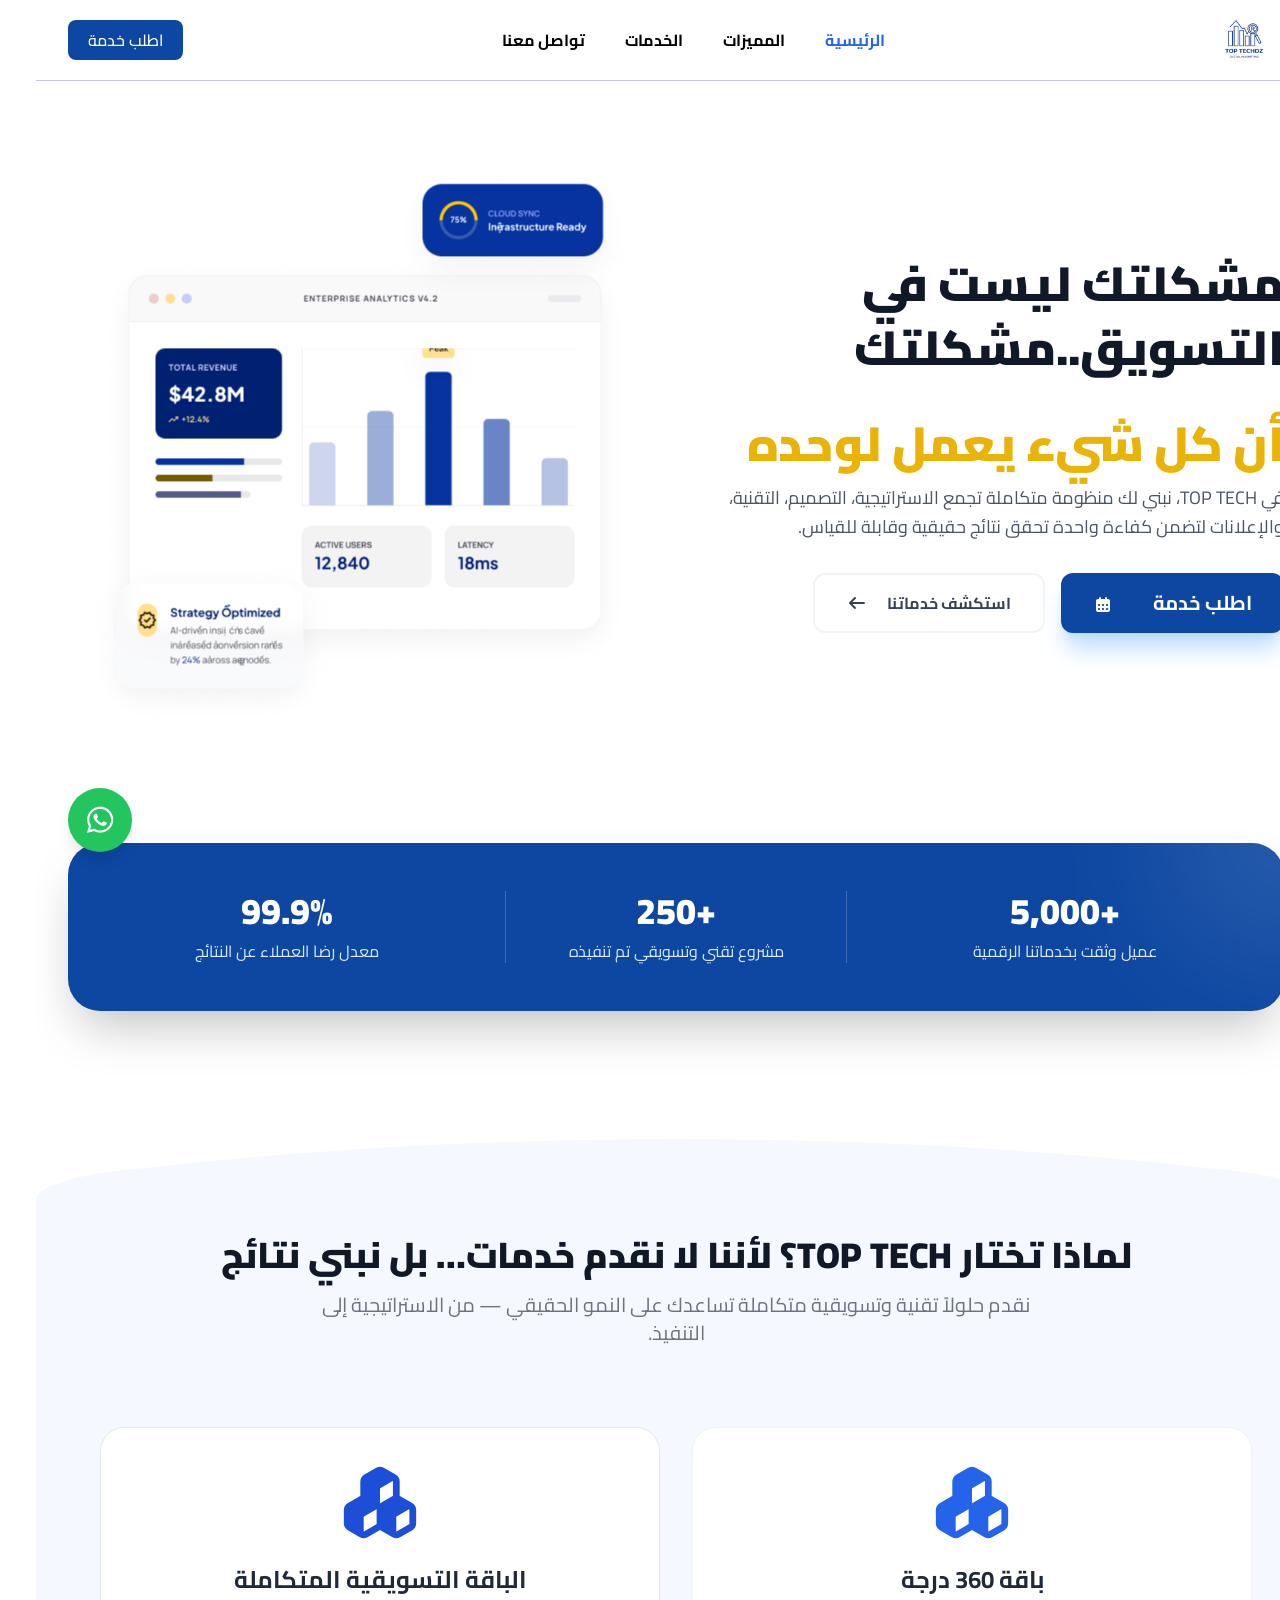
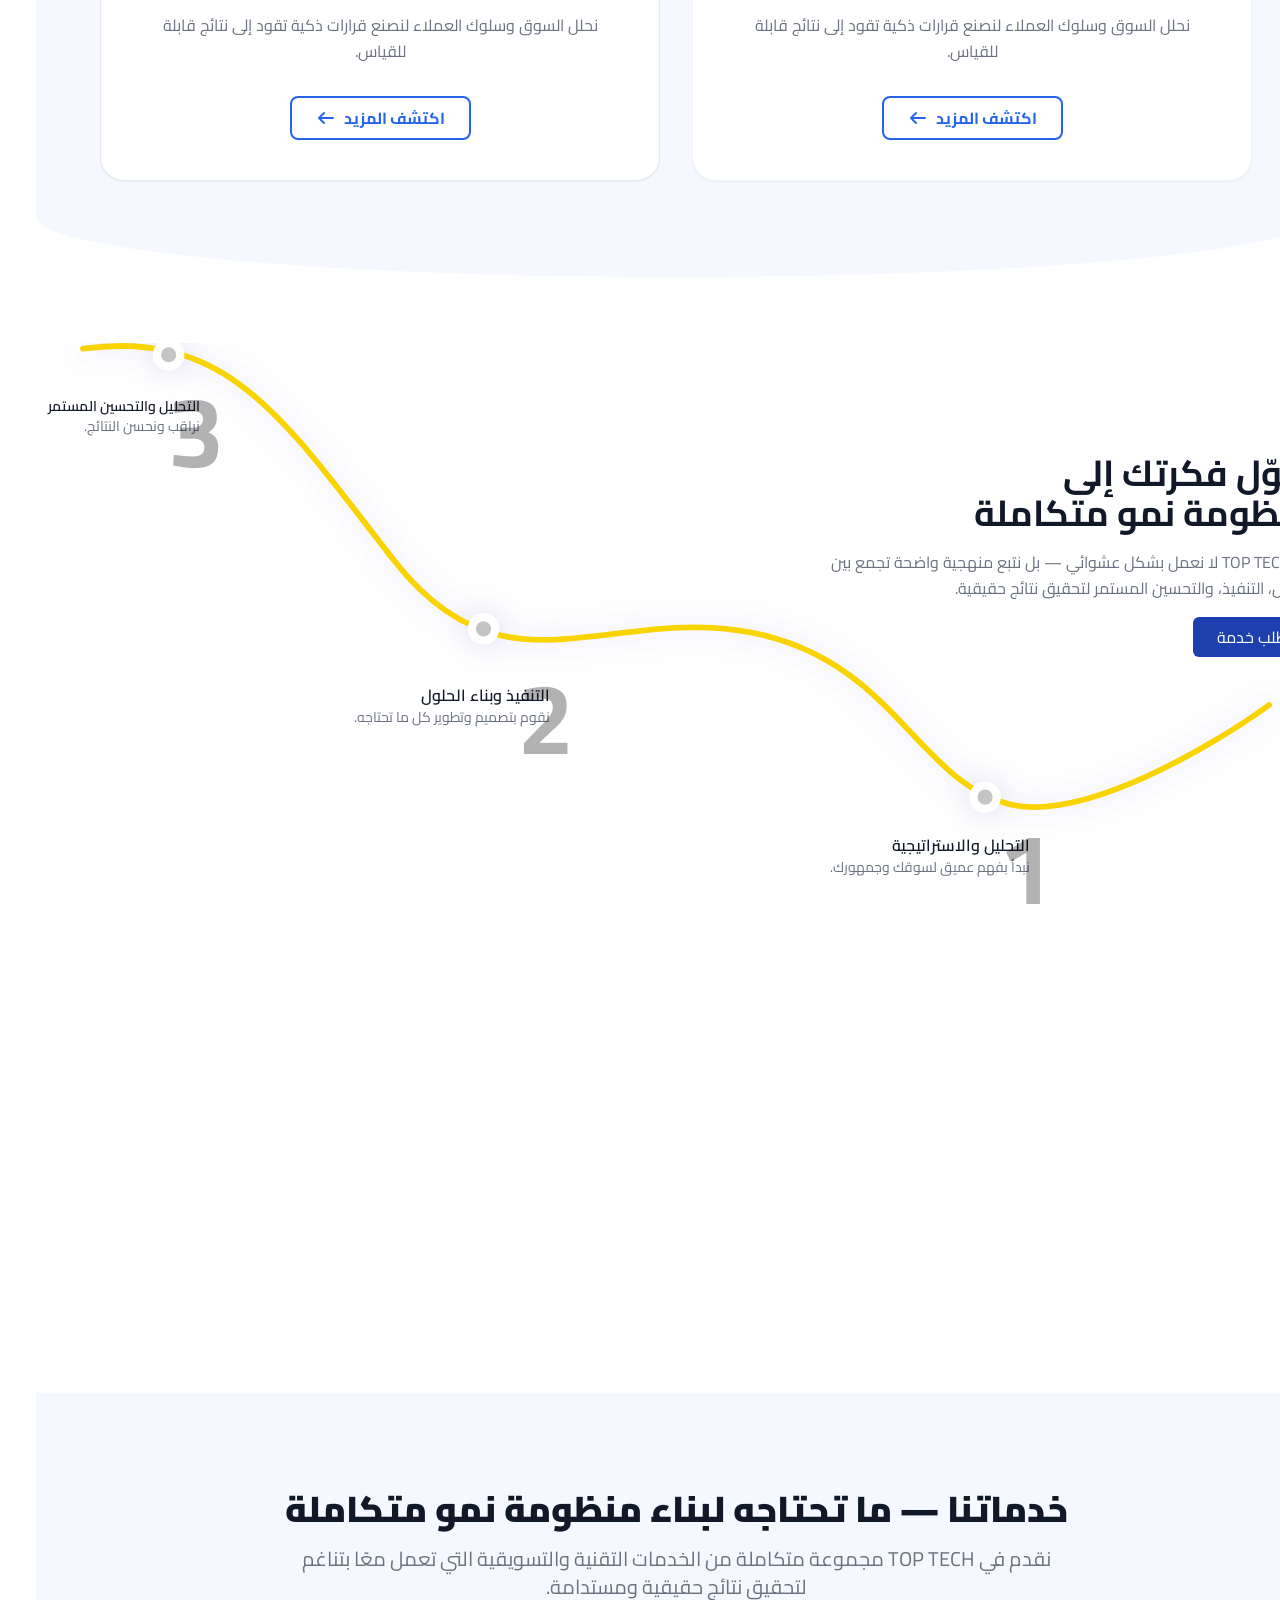
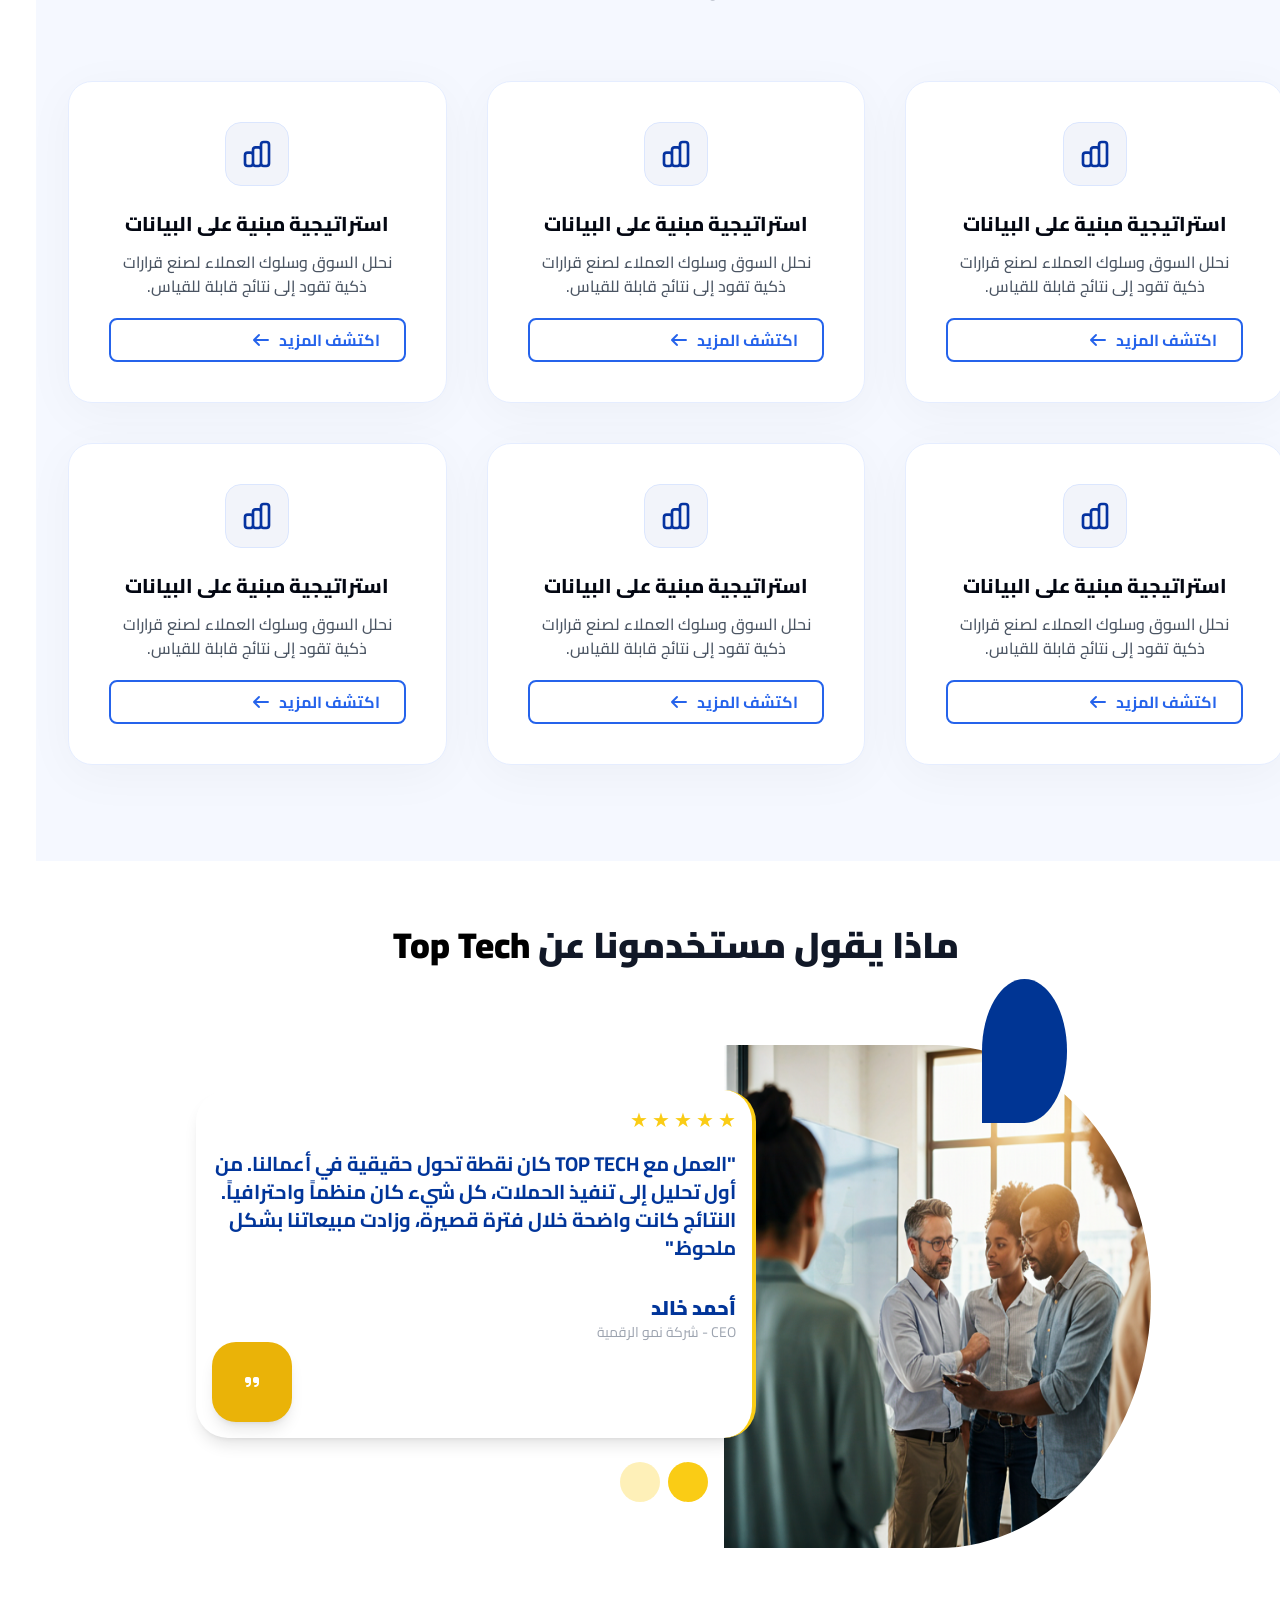
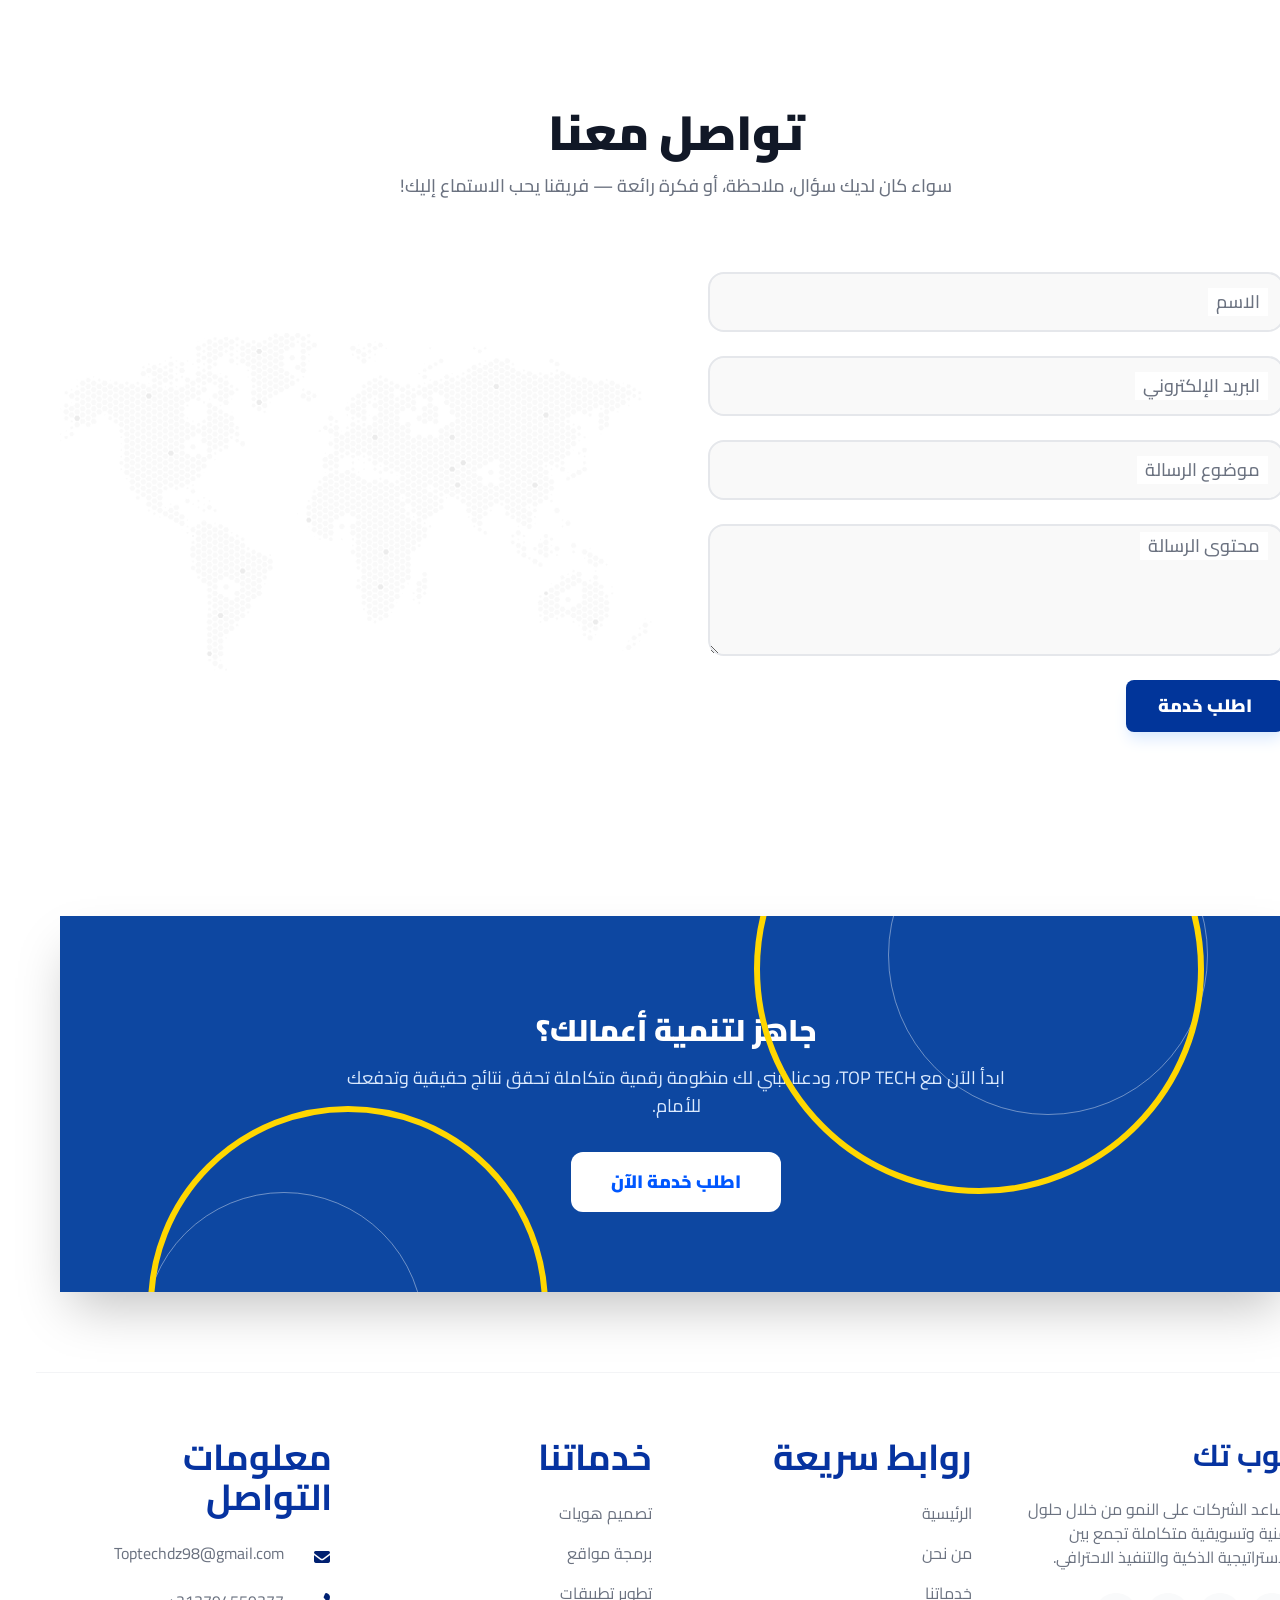
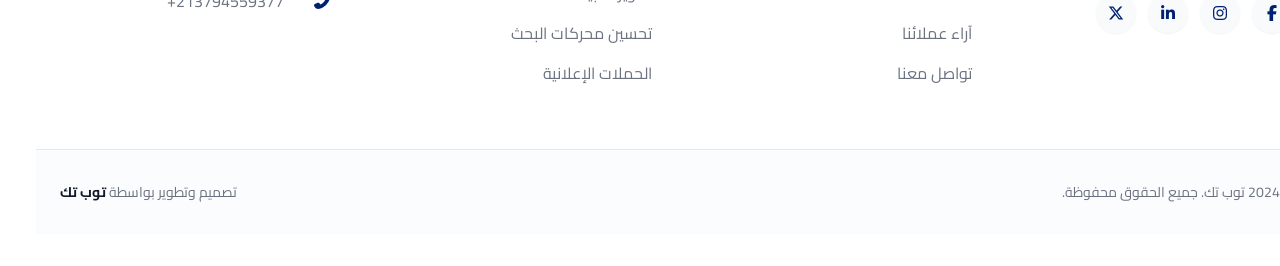
==== commit b0232036: "Update index.html" ====
--- a/index.html
+++ b/index.html
@@ -1,135 +1,135 @@
     <!DOCTYPE html>
     <html lang="en">
     <head>
-        <meta charset="UTF-8">+        <meta charset="UTF-8">
 
         <meta name="description" content="شركة TOP TECH تقدم خدمات...">
 <meta name="keywords" content="تصميم مواقع, تسويق, برمجة">
-        <style>
-        /* 1. حركة الدوائر الخلفية (الموجودة سابقاً) */
-        @keyframes blob {
-            0% { transform: translate(0px, 0px) scale(1); }
-            33% { transform: translate(30px, -50px) scale(1.1); }
-            66% { transform: translate(-20px, 20px) scale(0.9); }
-            100% { transform: translate(0px, 0px) scale(1); }
-        }
-        .animate-blob { animation: blob 7s infinite; }
-        .animation-delay-2000 { animation-delay: 2s; }
-        /* 2. حركة ظهور العناصر من الأسفل للأعلى بنعومة (fade-in-up) */
-        @keyframes fadeInUp {
-            from { opacity: 0; transform: translateY(20px); }
-            to { opacity: 1; transform: translateY(0); }
-        }
-        /* 3. حركة ظهور بتكبير خفيف (zoom-in) للصورة */
-        @keyframes zoomIn {
-            from { opacity: 0; transform: scale(0.9); }
-            to { opacity: 1; transform: scale(1); }
-        }
-        /* كلاسات لتطبيق الأنميشن */
-        .animate-fade-in-up { 
-            animation: fadeInUp 0.8s ease-out forwards; 
-            opacity: 0; /* يبدأ مخفياً */
-        }
-        .animate-zoom-in { 
-            animation: zoomIn 0.8s ease-out forwards; 
-            opacity: 0; /* يبدأ مخفياً */
-        }
-        /* كلاسات التأخير لإعطاء ترتيب للظهور */
-        .delay-200 { animation-delay: 0.2s; }
-        .delay-400 { animation-delay: 0.4s; }
-        .delay-600 { animation-delay: 0.6s; }
-        .bg-curve {
-            background-color: white;
-    clip-path: ellipse(150% 100% at 50% 100%);
-    position: absolute;
-    top: 0;
-    left: 0;
-    width: 100%;
-    height: 80%; /* يتحكم في مدى عمق الانحناء */
-    z-index: -1;
-}
-.why-us{
-      overflow: hidden;/* هذا السطر يصنع الانحناء في الأعلى والأسفل */
-border-top-left-radius: 50% 60px;
-border-top-right-radius: 50% 60px;
-border-bottom-left-radius: 50% 60px;
-border-bottom-right-radius: 50% 60px;
-clip-path: ellipse(150% 100% at 50% 100%);
-}
-.bg-shape {
-    position: absolute;
-    border: 1.5px solid rgba(255, 255, 255, 0.4); /* خط أبيض شفاف */
-    border-radius: 50%;
-    pointer-events: none; /* لكي لا تعيق النقر على الزر */
-}
-.left-1 {
-       width: 280px;
-    height: 280px;
-    bottom: -260px;
-    left: -176px;
-}
-.left-2 {    width: 400px;
-    height: 400px;
-    bottom: -294px;
-    left: -190px;
-    border: 6px solid;
-    border-color: #FFD700;
-}
-.right-1 {
-width: 320px;
-    height: 320px;
-    top: -217px;
-    right: -229px;
-}
-.right-2 {
- width: 450px;
-    height: 450px;
-    top: -268px;
-    right: -279px;
-    border: 6px solid;
-    border-color: #FFD700;
-}
-.image_testmoinal{
-  height: 503px;
-  width: 800px;
-    border-top-right-radius: 50%;
-    border-bottom-right-radius: 50%;
-}
-.img_test_curve{
-    position: relative;
-    top: -245px;
-    z-index: 60;
-    right: 169px;
-}
-
-.testmenuil_div{
-   left: 80px; 
-    z-index: 80;
-}
-@media(max-width:700px){
-.left-2 {
-    bottom: -314px;
-    left: -272px;}
-.right-1{
-      top: -319px;
-}
-.right-2 {
-    top: -399px;
-    right: -318px;}
-
-    .img_test_curve {
-          right: 79px;
-    }
-.testmenuil_div{
-
-        margin-top: 81px;
-}
-
-}
+        <style>
+        /* 1. حركة الدوائر الخلفية (الموجودة سابقاً) */
+        @keyframes blob {
+            0% { transform: translate(0px, 0px) scale(1); }
+            33% { transform: translate(30px, -50px) scale(1.1); }
+            66% { transform: translate(-20px, 20px) scale(0.9); }
+            100% { transform: translate(0px, 0px) scale(1); }
+        }
+        .animate-blob { animation: blob 7s infinite; }
+        .animation-delay-2000 { animation-delay: 2s; }
+        /* 2. حركة ظهور العناصر من الأسفل للأعلى بنعومة (fade-in-up) */
+        @keyframes fadeInUp {
+            from { opacity: 0; transform: translateY(20px); }
+            to { opacity: 1; transform: translateY(0); }
+        }
+        /* 3. حركة ظهور بتكبير خفيف (zoom-in) للصورة */
+        @keyframes zoomIn {
+            from { opacity: 0; transform: scale(0.9); }
+            to { opacity: 1; transform: scale(1); }
+        }
+        /* كلاسات لتطبيق الأنميشن */
+        .animate-fade-in-up { 
+            animation: fadeInUp 0.8s ease-out forwards; 
+            opacity: 0; /* يبدأ مخفياً */
+        }
+        .animate-zoom-in { 
+            animation: zoomIn 0.8s ease-out forwards; 
+            opacity: 0; /* يبدأ مخفياً */
+        }
+        /* كلاسات التأخير لإعطاء ترتيب للظهور */
+        .delay-200 { animation-delay: 0.2s; }
+        .delay-400 { animation-delay: 0.4s; }
+        .delay-600 { animation-delay: 0.6s; }
+        .bg-curve {
+            background-color: white;
+    clip-path: ellipse(150% 100% at 50% 100%);
+    position: absolute;
+    top: 0;
+    left: 0;
+    width: 100%;
+    height: 80%; /* يتحكم في مدى عمق الانحناء */
+    z-index: -1;
+}
+.why-us{
+      overflow: hidden;/* هذا السطر يصنع الانحناء في الأعلى والأسفل */
+border-top-left-radius: 50% 60px;
+border-top-right-radius: 50% 60px;
+border-bottom-left-radius: 50% 60px;
+border-bottom-right-radius: 50% 60px;
+clip-path: ellipse(150% 100% at 50% 100%);
+}
+.bg-shape {
+    position: absolute;
+    border: 1.5px solid rgba(255, 255, 255, 0.4); /* خط أبيض شفاف */
+    border-radius: 50%;
+    pointer-events: none; /* لكي لا تعيق النقر على الزر */
+}
+.left-1 {
+       width: 280px;
+    height: 280px;
+    bottom: -260px;
+    left: -176px;
+}
+.left-2 {    width: 400px;
+    height: 400px;
+    bottom: -294px;
+    left: -190px;
+    border: 6px solid;
+    border-color: #FFD700;
+}
+.right-1 {
+width: 320px;
+    height: 320px;
+    top: -217px;
+    right: -229px;
+}
+.right-2 {
+ width: 450px;
+    height: 450px;
+    top: -268px;
+    right: -279px;
+    border: 6px solid;
+    border-color: #FFD700;
+}
+.image_testmoinal{
+  height: 503px;
+  width: 800px;
+    border-top-right-radius: 50%;
+    border-bottom-right-radius: 50%;
+}
+.img_test_curve{
+    position: relative;
+    top: -245px;
+    z-index: 60;
+    right: 169px;
+}
+
+.testmenuil_div{
+   left: 80px; 
+    z-index: 80;
+}
+@media(max-width:700px){
+.left-2 {
+    bottom: -314px;
+    left: -272px;}
+.right-1{
+      top: -319px;
+}
+.right-2 {
+    top: -399px;
+    right: -318px;}
+
+    .img_test_curve {
+          right: 79px;
+    }
+.testmenuil_div{
+
+        margin-top: 81px;
+}
+
+}
     </style>
         <meta name="viewport" content="width=device-width, initial-scale=1.0">
         <title>Top Tec</title>
-      <link rel="stylesheet" crossorigin href="/assets/input-Bs5h9TH9.css">
+      <link rel="stylesheet" crossorigin href="assets/input-Bs5h9TH9.css">
     </head>
     <body dir="rtl" class="font-cairo antialiased text-gray-900 bg-white">
      <a href="https://wa.me/+213794559377" target="_blank"
@@ -374,7 +374,7 @@
       <p class="text-gray-600 leading-relaxed text-sm md:text-base font-medium">
           نحلل السوق وسلوك العملاء لصنع قرارات ذكية تقود إلى نتائج قابلة للقياس.
       </p>
-            <a href="360.html" class="flex items-center gap-2 px-6 py-2 w-[150px] mt-5 m-auto border-2 border-blue-600 text-blue-600 rounded-lg font-bold hover:bg-blue-600 hover:text-white transition-all">
+            <a href="360.html" class="flex items-center gap-2 px-6 py-2 w-[190px] mt-5 m-auto border-2 border-blue-600 text-blue-600 rounded-lg font-bold hover:bg-blue-600 hover:text-white transition-all">
           <span>اكتشف المزيد</span>
     <i class="fa-solid fa-arrow-left"></i>
         </a>
@@ -397,7 +397,7 @@
       <p class="text-gray-600 leading-relaxed text-sm md:text-base font-medium">
           نحلل السوق وسلوك العملاء لصنع قرارات ذكية تقود إلى نتائج قابلة للقياس.
       </p>
-            <a href="360.html" class="flex items-center gap-2 px-6 py-2 w-[150px] mt-5 m-auto border-2 border-blue-600 text-blue-600 rounded-lg font-bold hover:bg-blue-600 hover:text-white transition-all">
+            <a href="360.html" class="flex items-center gap-2 px-6 py-2 w-[190px] mt-5 m-auto border-2 border-blue-600 text-blue-600 rounded-lg font-bold hover:bg-blue-600 hover:text-white transition-all">
           <span>اكتشف المزيد</span>
     <i class="fa-solid fa-arrow-left"></i>
         </a>
@@ -421,7 +421,7 @@
           نحلل السوق وسلوك العملاء لصنع قرارات ذكية تقود إلى نتائج قابلة للقياس.
       </p>
       
-            <a href="360.html" class="flex items-center gap-2 px-6 py-2 w-[150px] mt-5 m-auto border-2 border-blue-600 text-blue-600 rounded-lg font-bold hover:bg-blue-600 hover:text-white transition-all">
+            <a href="360.html" class="flex items-center gap-2 px-6 py-2 w-[190px] mt-5 m-auto border-2 border-blue-600 text-blue-600 rounded-lg font-bold hover:bg-blue-600 hover:text-white transition-all">
           <span>اكتشف المزيد</span>
     <i class="fa-solid fa-arrow-left"></i>
         </a>
@@ -444,7 +444,7 @@
       <p class="text-gray-600 leading-relaxed text-sm md:text-base font-medium">
           نحلل السوق وسلوك العملاء لصنع قرارات ذكية تقود إلى نتائج قابلة للقياس.
       </p>
-            <a href="360.html" class="flex items-center gap-2 px-6 py-2 w-[150px] mt-5 m-auto border-2 border-blue-600 text-blue-600 rounded-lg font-bold hover:bg-blue-600 hover:text-white transition-all">
+            <a href="360.html" class="flex items-center gap-2 px-6 py-2 w-[190px] mt-5 m-auto border-2 border-blue-600 text-blue-600 rounded-lg font-bold hover:bg-blue-600 hover:text-white transition-all">
           <span>اكتشف المزيد</span>
     <i class="fa-solid fa-arrow-left"></i>
         </a>
@@ -467,7 +467,7 @@
       <p class="text-gray-600 leading-relaxed text-sm md:text-base font-medium">
           نحلل السوق وسلوك العملاء لصنع قرارات ذكية تقود إلى نتائج قابلة للقياس.
       </p>
-            <a href="360.html" class="flex items-center gap-2 px-6 py-2 w-[150px] mt-5 m-auto border-2 border-blue-600 text-blue-600 rounded-lg font-bold hover:bg-blue-600 hover:text-white transition-all">
+            <a href="360.html" class="flex items-center gap-2 px-6 py-2 w-[190px] mt-5 m-auto border-2 border-blue-600 text-blue-600 rounded-lg font-bold hover:bg-blue-600 hover:text-white transition-all">
           <span>اكتشف المزيد</span>
     <i class="fa-solid fa-arrow-left"></i>
         </a>
@@ -490,7 +490,7 @@
       <p class="text-gray-600 leading-relaxed text-sm md:text-base font-medium">
           نحلل السوق وسلوك العملاء لصنع قرارات ذكية تقود إلى نتائج قابلة للقياس.
       </p>
-            <a href="360.html" class="flex items-center gap-2 px-6 py-2 w-[150px] mt-5 m-auto border-2 border-blue-600 text-blue-600 rounded-lg font-bold hover:bg-blue-600 hover:text-white transition-all">
+            <a href="360.html" class="flex items-center gap-2 px-6 py-2 w-[190px] mt-5 m-auto border-2 border-blue-600 text-blue-600 rounded-lg font-bold hover:bg-blue-600 hover:text-white transition-all">
           <span>اكتشف المزيد</span>
     <i class="fa-solid fa-arrow-left"></i>
         </a>
@@ -726,4 +726,4 @@
   });
 </script>
     </body>
-    </html>+    </html>
